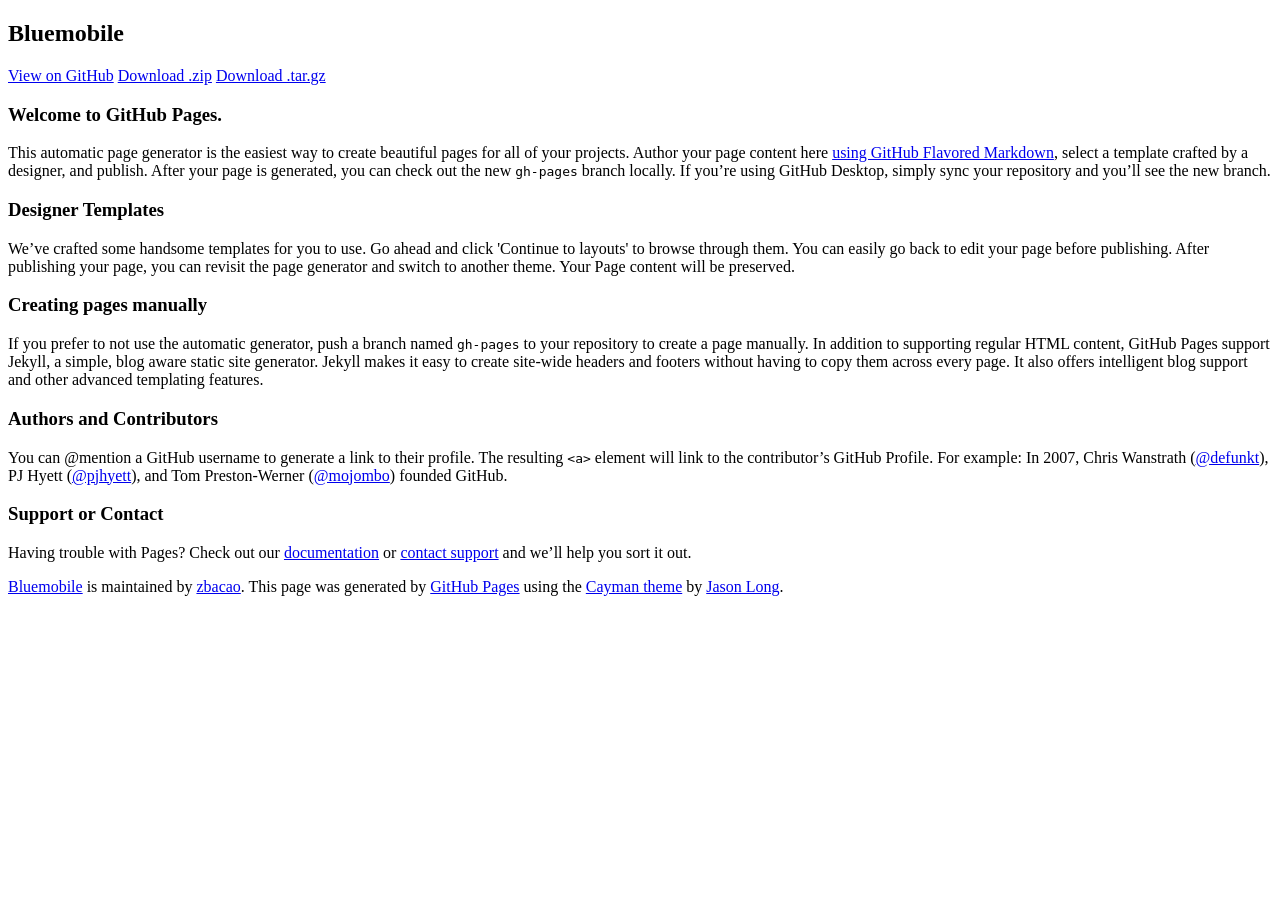
==== index.html @ 2b197d24 "Create gh-pages branch via GitHub" ====
<!DOCTYPE html>
<html lang="en-us">
  <head>
    <meta charset="UTF-8">
    <title>Bluemobile by zbacao</title>
    <meta name="viewport" content="width=device-width, initial-scale=1">
    <link rel="stylesheet" type="text/css" href="stylesheets/normalize.css" media="screen">
    <link href='https://fonts.googleapis.com/css?family=Open+Sans:400,700' rel='stylesheet' type='text/css'>
    <link rel="stylesheet" type="text/css" href="stylesheets/stylesheet.css" media="screen">
    <link rel="stylesheet" type="text/css" href="stylesheets/github-light.css" media="screen">
  </head>
  <body>
    <section class="page-header">
      <h1 class="project-name">Bluemobile</h1>
      <h2 class="project-tagline"></h2>
      <a href="https://github.com/zbacao/blueMobile" class="btn">View on GitHub</a>
      <a href="https://github.com/zbacao/blueMobile/zipball/master" class="btn">Download .zip</a>
      <a href="https://github.com/zbacao/blueMobile/tarball/master" class="btn">Download .tar.gz</a>
    </section>

    <section class="main-content">
      <h3>
<a id="welcome-to-github-pages" class="anchor" href="#welcome-to-github-pages" aria-hidden="true"><span aria-hidden="true" class="octicon octicon-link"></span></a>Welcome to GitHub Pages.</h3>

<p>This automatic page generator is the easiest way to create beautiful pages for all of your projects. Author your page content here <a href="https://guides.github.com/features/mastering-markdown/">using GitHub Flavored Markdown</a>, select a template crafted by a designer, and publish. After your page is generated, you can check out the new <code>gh-pages</code> branch locally. If you’re using GitHub Desktop, simply sync your repository and you’ll see the new branch.</p>

<h3>
<a id="designer-templates" class="anchor" href="#designer-templates" aria-hidden="true"><span aria-hidden="true" class="octicon octicon-link"></span></a>Designer Templates</h3>

<p>We’ve crafted some handsome templates for you to use. Go ahead and click 'Continue to layouts' to browse through them. You can easily go back to edit your page before publishing. After publishing your page, you can revisit the page generator and switch to another theme. Your Page content will be preserved.</p>

<h3>
<a id="creating-pages-manually" class="anchor" href="#creating-pages-manually" aria-hidden="true"><span aria-hidden="true" class="octicon octicon-link"></span></a>Creating pages manually</h3>

<p>If you prefer to not use the automatic generator, push a branch named <code>gh-pages</code> to your repository to create a page manually. In addition to supporting regular HTML content, GitHub Pages support Jekyll, a simple, blog aware static site generator. Jekyll makes it easy to create site-wide headers and footers without having to copy them across every page. It also offers intelligent blog support and other advanced templating features.</p>

<h3>
<a id="authors-and-contributors" class="anchor" href="#authors-and-contributors" aria-hidden="true"><span aria-hidden="true" class="octicon octicon-link"></span></a>Authors and Contributors</h3>

<p>You can @mention a GitHub username to generate a link to their profile. The resulting <code>&lt;a&gt;</code> element will link to the contributor’s GitHub Profile. For example: In 2007, Chris Wanstrath (<a href="https://github.com/defunkt" class="user-mention">@defunkt</a>), PJ Hyett (<a href="https://github.com/pjhyett" class="user-mention">@pjhyett</a>), and Tom Preston-Werner (<a href="https://github.com/mojombo" class="user-mention">@mojombo</a>) founded GitHub.</p>

<h3>
<a id="support-or-contact" class="anchor" href="#support-or-contact" aria-hidden="true"><span aria-hidden="true" class="octicon octicon-link"></span></a>Support or Contact</h3>

<p>Having trouble with Pages? Check out our <a href="https://help.github.com/pages">documentation</a> or <a href="https://github.com/contact">contact support</a> and we’ll help you sort it out.</p>

      <footer class="site-footer">
        <span class="site-footer-owner"><a href="https://github.com/zbacao/blueMobile">Bluemobile</a> is maintained by <a href="https://github.com/zbacao">zbacao</a>.</span>

        <span class="site-footer-credits">This page was generated by <a href="https://pages.github.com">GitHub Pages</a> using the <a href="https://github.com/jasonlong/cayman-theme">Cayman theme</a> by <a href="https://twitter.com/jasonlong">Jason Long</a>.</span>
      </footer>

    </section>

  
  </body>
</html>
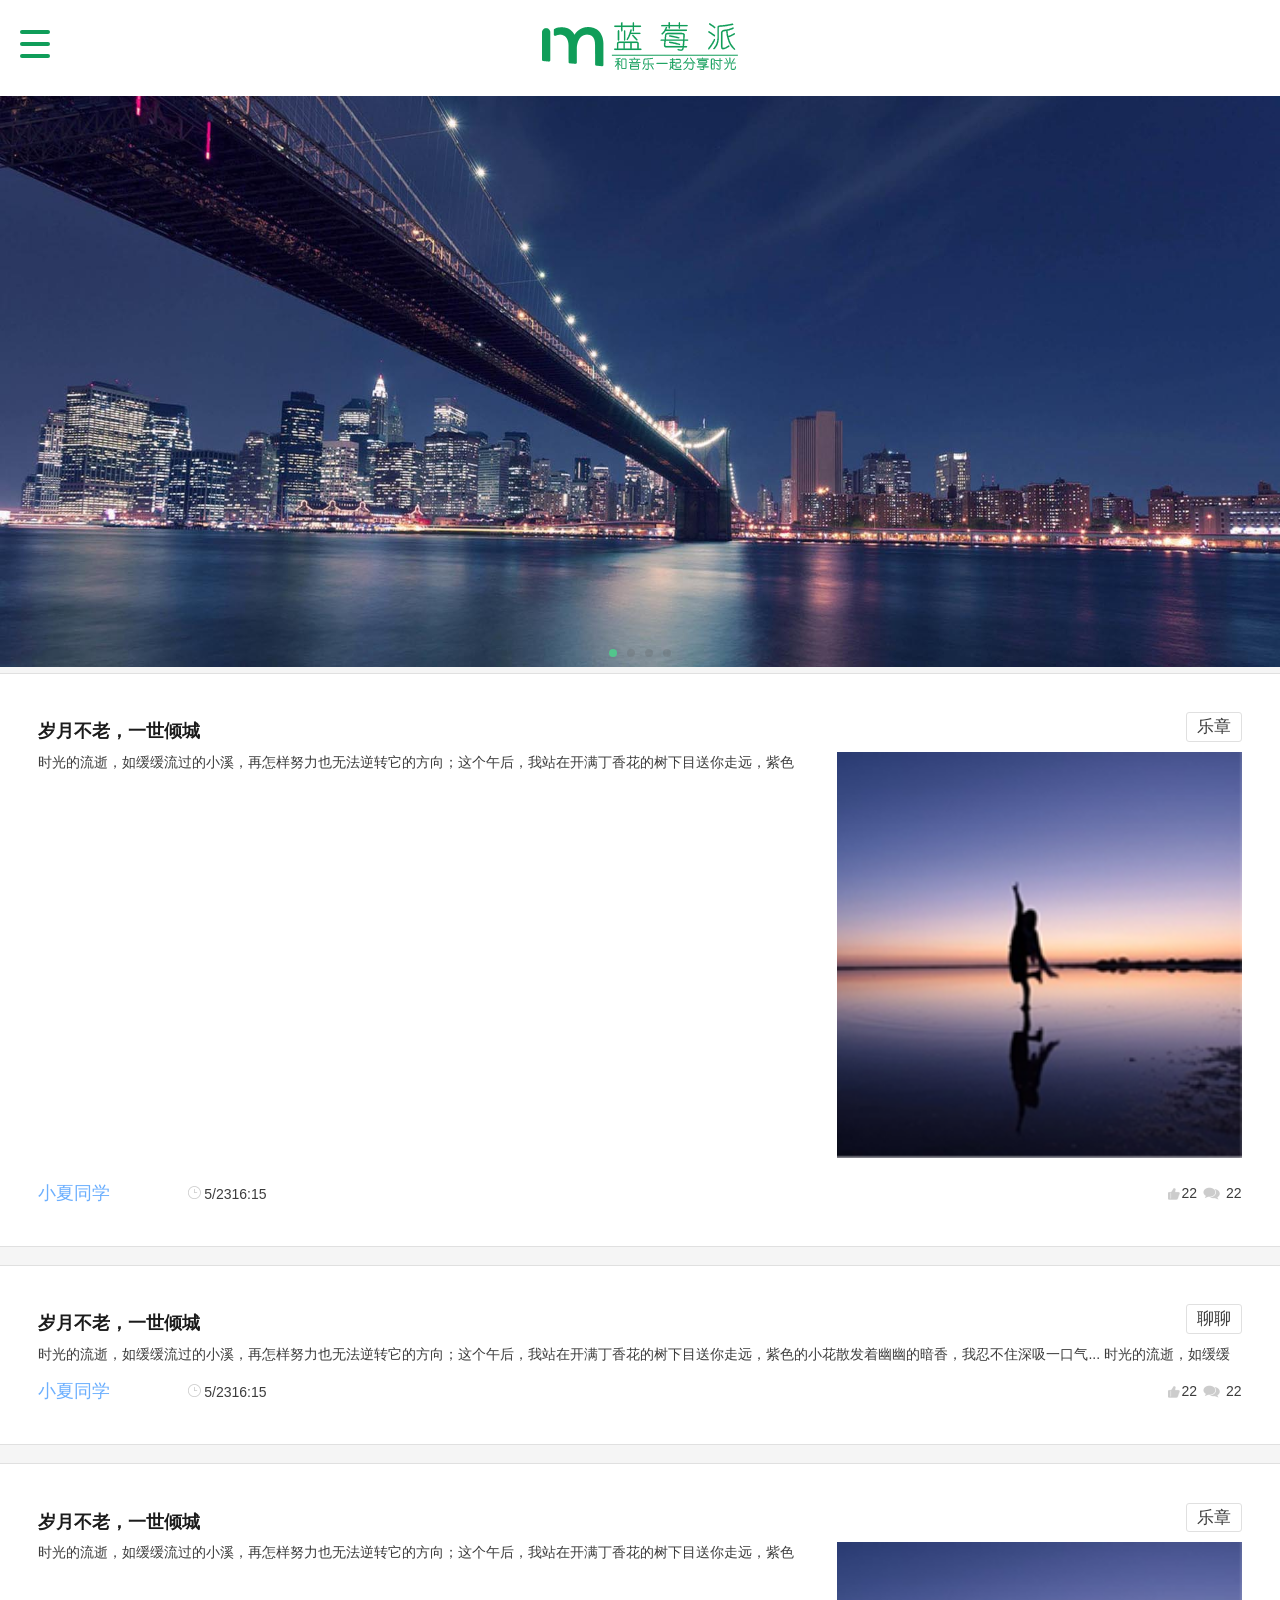
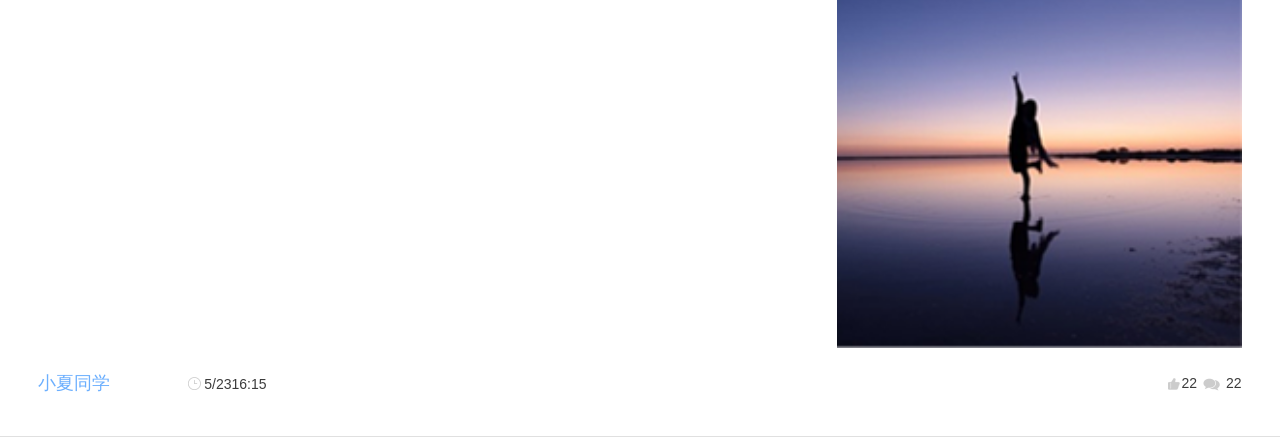
==== commit 7865bf90: "11 11" ====
--- a/index.html
+++ b/index.html
@@ -1,57 +1,40 @@
 <!DOCTYPE html>
-<html lang="en-us">
-  <head>
+<html lang="en">
+<head>
     <meta charset="UTF-8">
-    <title>Bluemobile by zbacao</title>
-    <meta name="viewport" content="width=device-width, initial-scale=1">
-    <link rel="stylesheet" type="text/css" href="stylesheets/normalize.css" media="screen">
-    <link href='https://fonts.googleapis.com/css?family=Open+Sans:400,700' rel='stylesheet' type='text/css'>
-    <link rel="stylesheet" type="text/css" href="stylesheets/stylesheet.css" media="screen">
-    <link rel="stylesheet" type="text/css" href="stylesheets/github-light.css" media="screen">
-  </head>
-  <body>
-    <section class="page-header">
-      <h1 class="project-name">Bluemobile</h1>
-      <h2 class="project-tagline"></h2>
-      <a href="https://github.com/zbacao/blueMobile" class="btn">View on GitHub</a>
-      <a href="https://github.com/zbacao/blueMobile/zipball/master" class="btn">Download .zip</a>
-      <a href="https://github.com/zbacao/blueMobile/tarball/master" class="btn">Download .tar.gz</a>
-    </section>
+    <meta name="viewport" content="width=device-width, user-scalable=no, initial-scale=1.0, maximum-scale=1.0, minimum-scale=1.0">
+    <meta name="format-detection" content="telephone=no">
+    <meta name="format-detection" content="email=no">
+    <title>Index</title>
+    <script src="script/libs/iscroll-lite.js"></script>
+    <script src="script/libs/angular.min.js"></script>
+    <script src="script/libs/angular-route.min.js"></script>
+    <script src="script/libs/jquery-2.1.1.min.js"></script>
+    <script src="script/libs/fastclick.js"></script>
+    <script src="script/libs/swiper-3.3.1.jquery.min.js"></script>
 
-    <section class="main-content">
-      <h3>
-<a id="welcome-to-github-pages" class="anchor" href="#welcome-to-github-pages" aria-hidden="true"><span aria-hidden="true" class="octicon octicon-link"></span></a>Welcome to GitHub Pages.</h3>
+    <script src="script/app.js"></script>
 
-<p>This automatic page generator is the easiest way to create beautiful pages for all of your projects. Author your page content here <a href="https://guides.github.com/features/mastering-markdown/">using GitHub Flavored Markdown</a>, select a template crafted by a designer, and publish. After your page is generated, you can check out the new <code>gh-pages</code> branch locally. If you’re using GitHub Desktop, simply sync your repository and you’ll see the new branch.</p>
+    <script src="script/services/scrollservice.js"></script>
 
-<h3>
-<a id="designer-templates" class="anchor" href="#designer-templates" aria-hidden="true"><span aria-hidden="true" class="octicon octicon-link"></span></a>Designer Templates</h3>
+    <script src="script/controllers/tsCtrl.js"></script>
+    <script src="script/controllers/llCtrl.js"></script>
+    <script src="script/controllers/sqCtrl.js"></script>
+    <script src="script/controllers/lmjCtrl.js"></script>
+    <script src="script/controllers/indexCtrl.js"></script>
 
-<p>We’ve crafted some handsome templates for you to use. Go ahead and click 'Continue to layouts' to browse through them. You can easily go back to edit your page before publishing. After publishing your page, you can revisit the page generator and switch to another theme. Your Page content will be preserved.</p>
-
-<h3>
-<a id="creating-pages-manually" class="anchor" href="#creating-pages-manually" aria-hidden="true"><span aria-hidden="true" class="octicon octicon-link"></span></a>Creating pages manually</h3>
-
-<p>If you prefer to not use the automatic generator, push a branch named <code>gh-pages</code> to your repository to create a page manually. In addition to supporting regular HTML content, GitHub Pages support Jekyll, a simple, blog aware static site generator. Jekyll makes it easy to create site-wide headers and footers without having to copy them across every page. It also offers intelligent blog support and other advanced templating features.</p>
-
-<h3>
-<a id="authors-and-contributors" class="anchor" href="#authors-and-contributors" aria-hidden="true"><span aria-hidden="true" class="octicon octicon-link"></span></a>Authors and Contributors</h3>
-
-<p>You can @mention a GitHub username to generate a link to their profile. The resulting <code>&lt;a&gt;</code> element will link to the contributor’s GitHub Profile. For example: In 2007, Chris Wanstrath (<a href="https://github.com/defunkt" class="user-mention">@defunkt</a>), PJ Hyett (<a href="https://github.com/pjhyett" class="user-mention">@pjhyett</a>), and Tom Preston-Werner (<a href="https://github.com/mojombo" class="user-mention">@mojombo</a>) founded GitHub.</p>
-
-<h3>
-<a id="support-or-contact" class="anchor" href="#support-or-contact" aria-hidden="true"><span aria-hidden="true" class="octicon octicon-link"></span></a>Support or Contact</h3>
-
-<p>Having trouble with Pages? Check out our <a href="https://help.github.com/pages">documentation</a> or <a href="https://github.com/contact">contact support</a> and we’ll help you sort it out.</p>
-
-      <footer class="site-footer">
-        <span class="site-footer-owner"><a href="https://github.com/zbacao/blueMobile">Bluemobile</a> is maintained by <a href="https://github.com/zbacao">zbacao</a>.</span>
-
-        <span class="site-footer-credits">This page was generated by <a href="https://pages.github.com">GitHub Pages</a> using the <a href="https://github.com/jasonlong/cayman-theme">Cayman theme</a> by <a href="https://twitter.com/jasonlong">Jason Long</a>.</span>
-      </footer>
-
-    </section>
-
+    <script src="script/routes/route.js"></script>
   
-  </body>
-</html>
+    <script src="script/directives/directivetck.js"></script>
+    <script src="script/directives/navdirective.js"></script>
+    <link rel="stylesheet" href="style/init.css">
+    <link rel="stylesheet" href="style/commonHeader.css"/>
+    <link rel="stylesheet" href="style/index.css"/>
+    <link rel="stylesheet" href="style/mobile-card.css"/>
+    <link rel="stylesheet" href="style/swiper-3.3.1.min.css">
+</head>
+<body ng-app="app1">
+    <navs></navs>
+    <div ng-view></div>
+</body>
+</html>
--- a/style/init.css
+++ b/style/init.css
@@ -0,0 +1,116 @@
+a, abbr, acronym, address, applet, article, aside, audio, b, big, blockquote, canvas, caption, center, cite, code, dd, del, details, dfn, div, dl, dt, em, embed, fieldset, figcaption, figure, footer, form, h1, h2, h3, h4, h5, h6, header, hgroup, html, i, iframe, img, ins, kbd, label, legend, li, mark, menu, nav, object, ol, output, p, pre, q, ruby, s, samp, section, small, span, strike, strong, sub, summary, sup, table, tbody, td, tfoot, th, thead, time, tr, tt, u, ul, var, video {
+    margin: 0;
+    padding: 0;
+    border: 0;
+    /*font: inherit;*/
+    vertical-align: baseline;
+    /*word-break:break-all;*/
+    word-wrap: break-word;
+}
+body{
+    font-family: 'Microsoft YaHei', Verdana, Arial, Helvetica, sans-serif;
+    color: rgb(60, 60, 60);
+    font-size: 14px;
+    line-height: 1.4;
+    background-color: rgb(244, 244, 244);
+    word-wrap: break-word;
+    -webkit-tap-highlight-color: rgba(0, 0, 0, 0);
+    -webkit-user-drag: none;
+    -webkit-user-select: none;
+    margin: 0px;
+    padding: 0px;
+}
+
+input {
+    white-space: nowrap;
+}
+
+input:-webkit-autofill {
+    -webkit-box-shadow: 0 0 0px 1000px #fff inset;
+}
+* {
+    background-repeat: no-repeat;
+    -webkit-tap-highlight-color: rgba(0, 0, 0, 0);       /*ȡ������Ԫ�����ֻ��г��ֵı߿�*/
+}
+i{
+    font-style: normal;
+}
+ul, li, ol {
+    list-style: none;
+}
+
+img {
+    border: none;
+    -webkit-tap-highlight-color: rgba(0, 0, 0, 0);   /*ȡ��ͼƬԪ�����ֻ��г��ֵı߿�*/
+}
+/*�߶��Զ�����*/
+html, body {
+    height: 100%;
+}
+
+.content {
+    min-height: 100%;
+}
+
+a {
+    text-decoration: none;
+    border: none;
+    outline: none;
+    tap-highlight-color: rgba(0, 0, 0, 0);
+    focus-ring-color: rgba(0, 0, 0, 0);
+    -webkit-tap-highlight-color: rgba(0, 0, 0, 0);              /*���û����iOS��Safari������е����ӻ�JavaScript�Ŀɵ����Ԫ��ʱ��������ʾ�ĸ�����ɫ��*/
+    -webkit-focus-ring-color: rgba(0, 0, 0, 0);
+    -moz-tap-highlight-color: rgba(0, 0, 0, 0);
+    -moz-focus-ring-color: rgba(0, 0, 0, 0);
+    color: #1b1b1b;
+}
+a:visited {
+    color: inherit;
+}
+
+input, button {
+    outline: none;
+}
+body{
+    font-family: "Microsoft YaHei", Arial, Helvetica, sans-serif;
+}
+em{
+    font-style: normal;
+}
+table{
+    border-collapse:collapse;
+}
+textarea{
+    resize:none;
+    overflow: auto;
+}
+.clear{
+    zoom:1;
+}
+.clearFix::after{
+    content:"";
+    display:block;
+    visibility: hidden;
+    clear:both;
+}
+.fl{
+    float:left;
+}
+.fr{
+    float:right;
+}
+.in-bl{
+    display:inline-block;
+}
+/*ѩ��ͼģ��
+
+content:"";
+display:block;
+width:23px;
+height:14px;
+position:absolute;
+top:19px;
+left:0;
+background:url(../indexImg/eye_03.png) no-repeat center center;
+
+*/
--- a/style/commonHeader.css
+++ b/style/commonHeader.css
@@ -0,0 +1,89 @@
+/*导航菜单 start*/
+.header{
+    background:#fff;
+}
+.menu,#logo,#other-link{
+    height:90px;
+    line-height:90px;
+    background:#fff;
+}
+#nav-menu{
+    padding:30px 20px;
+    box-sizing: border-box;
+    width:25%;
+    text-align:center;
+}
+/*logo*/
+#logo{
+    position: relative;
+    width:50%;
+    text-align:center;
+}
+#logo img{
+    width:90%;
+    /*min-width:180px;*/
+    max-width:196px;
+    margin:0 8px;
+    vertical-align: -20px;
+}
+@media screen and (max-width:359px){
+    #logo img{
+        vertical-align: -10px;
+    }
+}
+/*@media screen and (max-width:375px) and (min-width:361px){*/
+    /*#logo img{*/
+        /*vertical-align: -11px;*/
+    /*}*/
+/*}*/
+@media screen and (max-width:413px) and (min-width:359px) {
+    #logo img{
+        vertical-align: -14px;
+    }
+}
+@media screen and (max-width:490px) and (min-width:430px) {
+    #logo img{
+        vertical-align: -17px;
+    }
+}
+/*右边部分*/
+#other-link{
+    width:25%;
+    text-align:center;
+    /*position: relative;*/
+    /*top:-40px;*/
+}
+.menu-btn i{
+    width:30px;
+    height:4px;
+    display:block;
+    border-radius:2px;
+    background:#109d59;
+    margin-bottom:8px;
+}
+
+/*导航菜单 end*/
+
+/*蒙版菜单*/
+.index-mengban{
+    position:fixed;
+    top:90px;
+    left:0;
+    width:100%;
+    height:100%;
+    background:rgba(0,0,0,0.5);
+}
+.nav{
+    position: absolute;
+    top: 90px;
+    left: 0px;
+    background: #fff;
+    width: 100%;
+    z-index: 100;
+    text-align: center;
+    margin-top:-1px;
+}
+.nav li{
+    float:left;
+    width:33.3%;
+}
--- a/style/index.css
+++ b/style/index.css
@@ -0,0 +1,273 @@
+body{
+    background:#f5f5f5;
+    min-width:320px;
+}
+/************************************轮播图 start********************************/
+/*覆盖了swiper分页器  start*/
+.swiper-slide{
+    width: 100%;
+}
+
+.swiper-slide img{
+    width: 100%;
+}
+.swiper-container{
+    margin: -45px auto 19px;
+    position: relative;
+    overflow: hidden;
+    z-index: 1;
+    width:100%;
+}
+.swiper-container-horizontal>.swiper-pagination-bullets{
+    text-align: center;
+}
+.p-yq .swiper-wrapper{
+    margin-bottom:70px;
+}
+.p-ll .swiper-wrapper{
+    margin-bottom:70px;
+}
+.p-yj .swiper-wrapper{
+    margin-bottom:70px;
+}
+.swiper-container-horizontal>.swiper-pagination-bullets .swiper-pagination-bullet {
+    margin: 0 4px;
+}
+/*@media screen and(min-width:400px) and (max-width:960px) {*/
+    /*.swiper-pagination-bullet {*/
+        /*width: 30px;*/
+        /*height: 30px;*/
+        /*display: inline-block;*/
+        /*border-radius: 100%;*/
+        /*background: #a8e4c8;*/
+        /*opacity: 1;*/
+    /*}*/
+/*}*/
+
+.swiper-pagination-bullet {
+    width: 15px;
+    height: 15px;
+    display: inline-block;
+    border-radius: 100%;
+    background: #a8e4c8;
+    opacity: 1;
+}
+@media screen and (max-width:400px){
+    .swiper-pagination-bullet {
+        width: 11px;
+        height: 11px;
+        display: inline-block;
+        border-radius: 100%;
+        background: #a8e4c8;
+        opacity: 1;
+    }
+}
+#swiper-pagination1 .swiper-pagination-bullet{
+    background: #4e4e4e;
+}
+.swiper-pagination-bullet-active {
+    background: #52c58c;
+}
+#swiper-pagination1 .swiper-pagination-bullet-active{
+    background: #52c58c;
+}
+/* 覆盖了swiper分页器  end*/
+
+/*轮播图上面的文字块  start*/
+.swiper-container .banner-word{
+    position:absolute;
+    top:142px;
+    left:212px;
+    width:574px;
+    height:182px;
+    padding:24px 15px;
+    background:rgba(0,0,0,0.5);
+    z-index:9999;
+}
+.swiper-container .banner-word a{
+    color:#fff;
+}
+.swiper-container .banner-word a h3{
+    text-align:center;
+    margin-bottom:24px;
+    font-size:21px;
+    font-weight:700;
+}
+.swiper-container .banner-word a p{
+    font-size:14px;
+    line-height:30px;
+    text-indent:2em;
+    letter-spacing: 1px;
+}
+/*轮播图上面的文字块  end*/
+
+/************************************轮播图 end ********************************/
+.product{
+    background: #fff;
+    margin-bottom:18px;
+    border-top:1px solid #e0e0e0;
+    border-bottom:1px solid #e0e0e0;
+    padding:3%;
+}
+.middle{
+    overflow: hidden;
+}
+.down{
+    margin-top:16px;
+}
+.artical-summary-cont{
+    width:100%;
+    line-height:2em;
+    margin-top:-4px;
+}
+.artical-summary-pic{
+    width:33.6%;
+}
+.model{
+    font-size: 1.2em;
+    display: block;
+    padding: 2px 10px;
+    border: 1px solid #e0e0e0;
+    border-radius: 3px;
+    text-align: center;
+    margin-bottom: 10px;
+}
+.artical-summary-pic img{
+    width:100%;
+}
+.artical-title{
+    font-size:1.28em;
+    font-weight:700;
+    display:block;
+    line-height:2.2em;
+}
+.artical-cont{
+    /*margin-top:10px;*/
+    overflow: hidden;
+}
+.author{
+    font-size:1.32em;
+    color:#6caffe;
+}
+.time{
+    line-height:28px;
+    margin-left: 7.8%;
+    position: relative;
+}
+.zan{
+    margin-top:4px;
+    position: relative;
+}
+.zan-num{
+    margin-right:25px;
+}
+.time i.time-icon,.zan i.zan-icon,.zan i.pl-icon{
+    width:20px;
+    height:20px;
+    position:absolute;
+}
+.time i.time-icon{
+    top: 3px;
+    left: -20px;
+    background:url(../image/indeximg/clock_03.png) no-repeat center center;
+}
+.zan i.zan-icon{
+    top:0;
+    left:-18px;
+    background:url(../image/indeximg/zan_05.png) no-repeat center center;
+}
+.zan i.pl-icon{
+    top:0;
+    left:20px;
+    background:url(../image/indeximg/pinglun_05.png) no-repeat center center;
+}
+
+/*板块标题及图标  start**********/
+.p-title{
+    width:100%;
+    margin:0 auto 40px;
+    display:block;
+    text-align:center;
+    color: #292929;
+    /*position: relative;*/
+}
+.p-title .p-title-c{
+    font-size:1.28em;
+    margin:0 auto 5px;
+    position:relative;
+    width:100px;
+    display:block;
+}
+.p-title .icon{
+    text-align:center;
+    /*position:absolute;*/
+}
+.p-title .p-title-e{
+    font-size:12px;
+    font-family: Arial;
+    margin-top:25px;
+    position:relative;
+    display:block;
+    /*width:200px;*/
+}
+.nav-yz .icon,
+.nav-ts .icon,
+.nav-yq .icon,
+.nav-ll .icon,
+.nav-yj .icon,
+.nav-sy .icon{
+    display: block;
+    width: 23px;
+    height: 16px;
+    position: absolute;
+    top: 28px;
+    left: 39px;
+}
+.nav-yz .icon{
+    background:url(../image/indeximg/yuezhangIcon_05.png) no-repeat center center;
+}
+.nav-ts .icon{
+    background:url(../image/indeximg/tingshuoIcon_13.png) no-repeat center center;
+}
+.nav-yq .icon{
+    background:url(../image/indeximg/lequIcon_26.png) no-repeat center center;
+}
+.nav-ll .icon{
+    background:url(../image/indeximg/charingIcon_03.png) no-repeat center center;
+}
+.nav-yj .icon{
+    background:url(../image/indeximg/youjiIcon_38.png) no-repeat center center;
+}
+.nav-sy .icon{
+    background:url(../image/indeximg/onload_05.png) no-repeat center center;
+}
+
+.login-btns{
+    width:100%;
+    background: #f5f5f5;
+}
+.login-btns .login-btns-in{
+    width:82.8%;
+    margin:0 auto;
+    height:100%;
+}
+.reg,.login{
+    display:block;
+    text-align: center;
+    width:45%;
+    height:31.8%;
+    margin-top: 10%;
+    border-radius:5px;
+    font-size: 1.2em;
+    font-family: "Microsoft YaHei", Arial, Helvetica, sans-serif;
+    color:#fff;
+}
+.reg{
+    margin-right:7.8125%;
+    border:1px solid #109d59;
+   background:#109d59;
+}
+.login{
+    border:1px solid #000;
+    background:#000;
+}
--- a/style/mobile-card.css
+++ b/style/mobile-card.css
@@ -0,0 +1,226 @@
+html{
+            width: 100%;
+            height: 100%;
+        }
+        body{
+            width: 100%;
+            height: 100%;
+            background-color: #f5f5f5;
+            font-family:Helvetica;
+        }
+        .container{
+            width: 100%;
+            height: 70px;
+            border-top:1px solid #e0e0e0;
+            position: relative;
+            background-color: #fff;
+        }
+        .wrapper{
+            height: 100%;
+            width: 82%;
+            display: inline-block;
+            overflow: hidden;
+        }
+        .wrapper ul{
+            height: 100%;
+            min-width: 500px;
+            white-space: nowrap;
+             -webkit-touch-callout:none;
+             user-select: none;
+        }
+        .wrapper ul li{
+            display: inline-block;
+            height: 100%;
+        }
+        .wrapper li a{
+            display: inline-block;
+            font-size: 120%;
+            height: 96%;
+            padding: 0 22%;
+            border-bottom: 3px solid transparent;
+            vertical-align: middle;
+        }
+        .wrapper li.on a{
+            border-bottom: 3px solid #109d59;
+        }
+        .tanchukuang{
+            float: right;
+            height: 100%;
+            width: 16%;
+        }
+        .tanchu{
+            height: 100%;
+            width: 100%;
+            border-left:1px solid #e0e0e0;
+            background: url(../image/cardimg/tags.png) no-repeat center;
+        }
+        .poplist{
+            position:absolute;
+            right: 0;
+            width: 31%;
+            top: 100%;
+            z-index: 99;
+            border-top:1px solid #e0e0e0;
+            background-color: #fff;
+        }
+        .poplist span{
+            width: 100%;
+            text-align: center;
+            display: block;
+            margin: 13% auto;
+            font-size: 125%;
+            color:#333333;
+        }
+
+        /*卡片样式*/
+
+        .card{
+            margin:3%;
+            background-color: #fff;
+            border-radius: 10px;
+            max-height: 620px;
+        }
+        .card-head{
+            overflow: hidden;
+        }
+        .ch-img{
+            margin:4%;
+            vertical-align: middle;
+            margin-right: 1%;
+        }
+        .card-head em{
+            display: inline-block;
+            vertical-align: middle;
+            font-size: 115%;
+            color:#999999;
+        }
+        .card-head .ch-right{
+            display: inline-block;
+            float: right;
+            margin:4%;
+            vertical-align: middle;
+            text-align: right;
+        }
+        .card-head b{
+            background: url(../image/cardimg/earphone.png) center no-repeat;
+            vertical-align: middle;
+            display: inline-block;
+            height: 36px;
+            width: 36px;
+        }
+        .card-head .ts{
+            border:1px solid #68b92e;
+            border-radius: 20px;
+            vertical-align: middle;
+            padding: 3px 8px;
+            color:#68b92e;
+        }
+
+        .card-body{
+            border-top:1px solid #e0e0e0;
+            border-bottom: 1px solid #e0e0e0;
+            width: 100%;
+            position: relative;
+        }
+        .card-body img{
+            width: 100%;
+            margin:0;
+        }
+        .card-body span{
+            display: inline-block;
+            margin:3%;
+            font-size: 115%;
+            color: #666666;
+        }
+        .card-body .ll-text{
+            display: inline-block;
+            text-align: justify;
+            font-size: 100%;
+            margin:5% 3%;
+            line-height: 125%;
+        }
+        .card-body i{
+            position: absolute;
+            bottom: 24%;
+            right: 2%;
+            width: 38px;
+            height: 25px;
+            background: rgba(0,0,0,0.7);
+            color: #fff;
+            line-height: 25px;
+            text-align: center; 
+        }
+
+        .card-foot{
+            padding:2%;
+        }
+        .card-foot b{
+            display: inline-block;
+            height: 26px;
+            width: 20px;
+            margin-right: 1%;
+            vertical-align: middle;
+        }
+        .card-foot .icon1{
+            background: url(../image/cardimg/zan.png) center no-repeat;
+            background-size: 70%;
+        }
+        .card-foot .icon2{
+            background: url(../image/cardimg/weixin.png) center no-repeat;
+            background-size: 90%;
+        }
+        .card-foot i{
+            display: inline-block;
+            padding-right: 2%;
+            padding-top: 3px;
+            vertical-align: middle;
+            color:#cccccc;
+            font-size: 100%;
+        }
+
+/*专门针对蓝莓酱的手机页面样式*/
+
+.container .lmjw{
+    width: 100%;
+}
+#wrapper .lmjm-nav{
+    min-width: 0;
+    width: 100%;
+}
+#wrapper .lmjm-nav li{
+    width: 33%;
+    text-align: center;
+}
+#wrapper .lmjm-nav li a{
+    text-align: center;
+    padding:0 12%;
+}
+/*蓝美酱卡片区样式*/
+.lmjcont{
+    margin-top:2%;
+    width: 100%;
+    background-color: #fff;
+    text-align: center;
+}
+.lmjcont .lmjcard{
+    display: inline-block;
+    margin:2% 1% 0 1%;
+    position: relative;
+    width: 45%;
+}
+.lmjcard img{
+    width: 100%;
+}
+.lmjcard i{
+    position: absolute;
+    bottom:5%;
+    right: 5%;
+    width: 40px;
+    height: 24px;
+    line-height: 24px;
+    border-radius: 5px;
+    background: rgba(0,0,0,0.5);
+    text-align: center;
+    color: #fff;
+    font-size: 100%;
+}
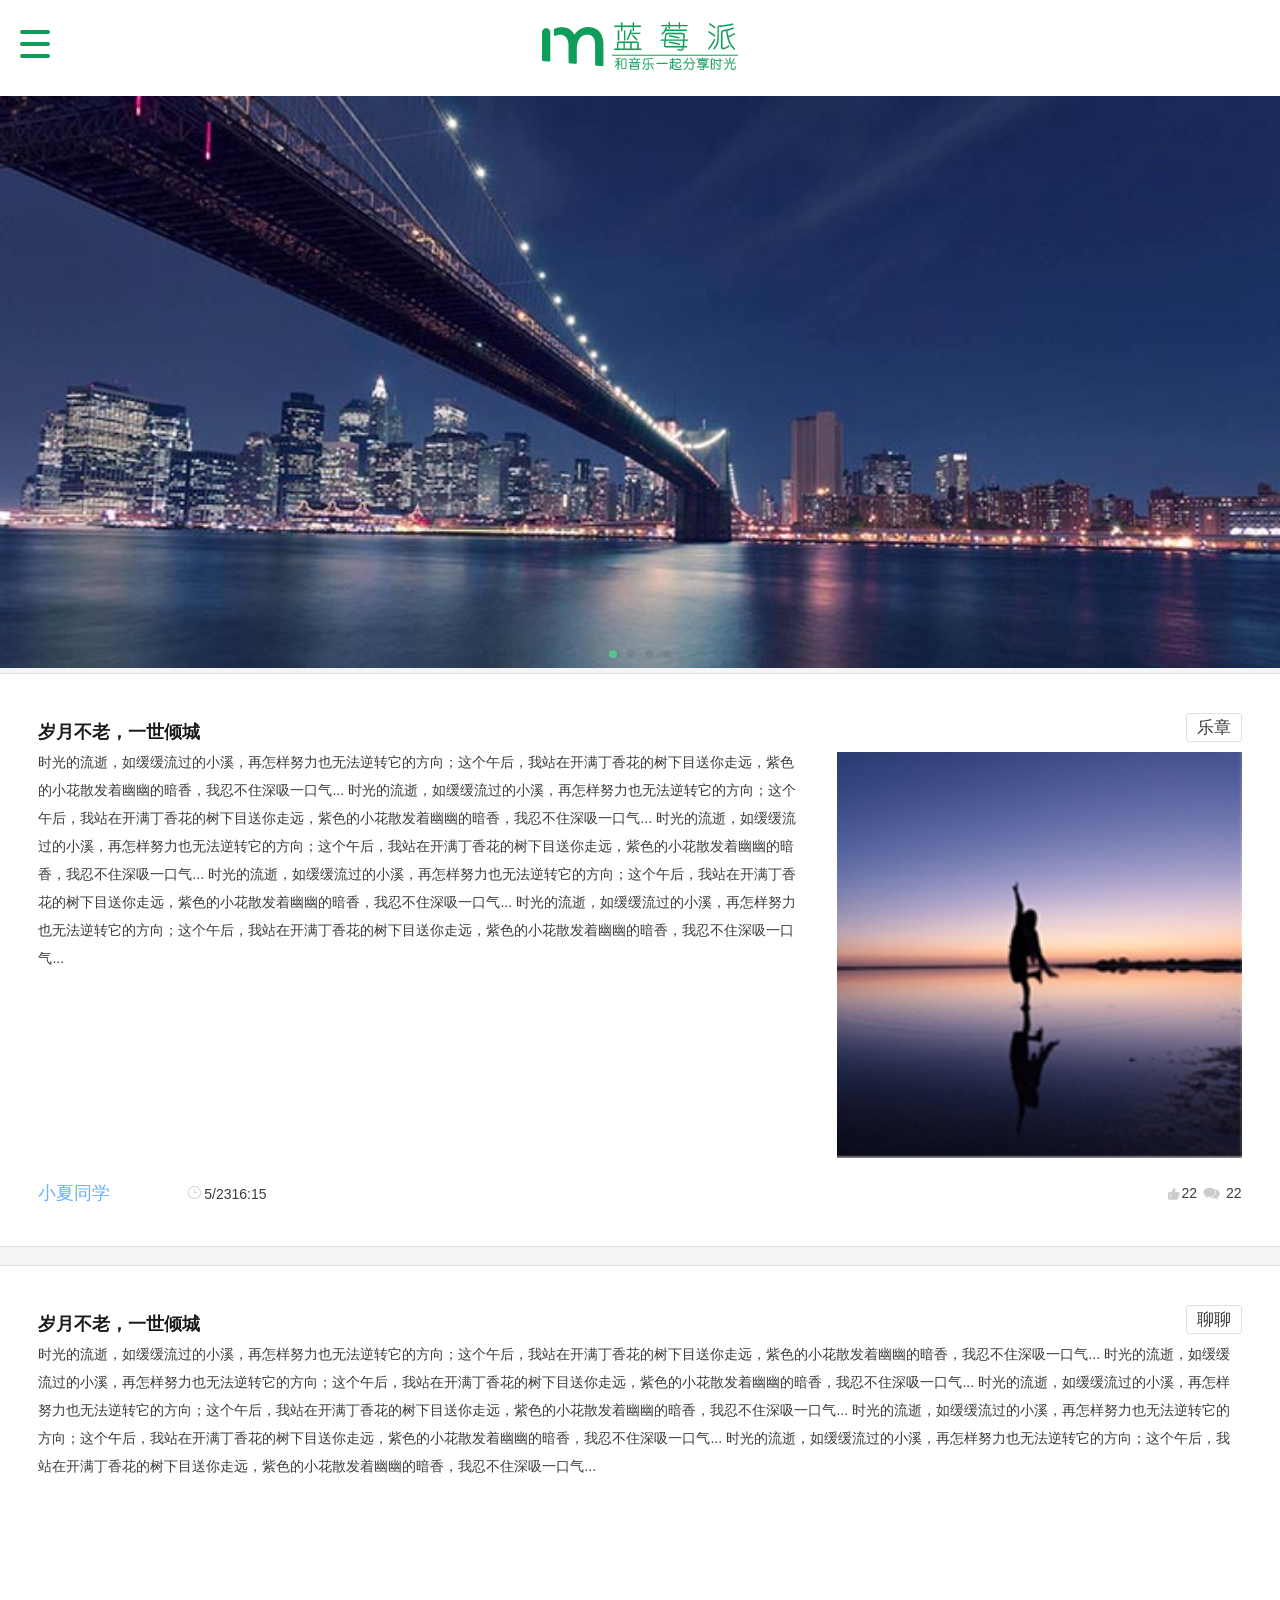
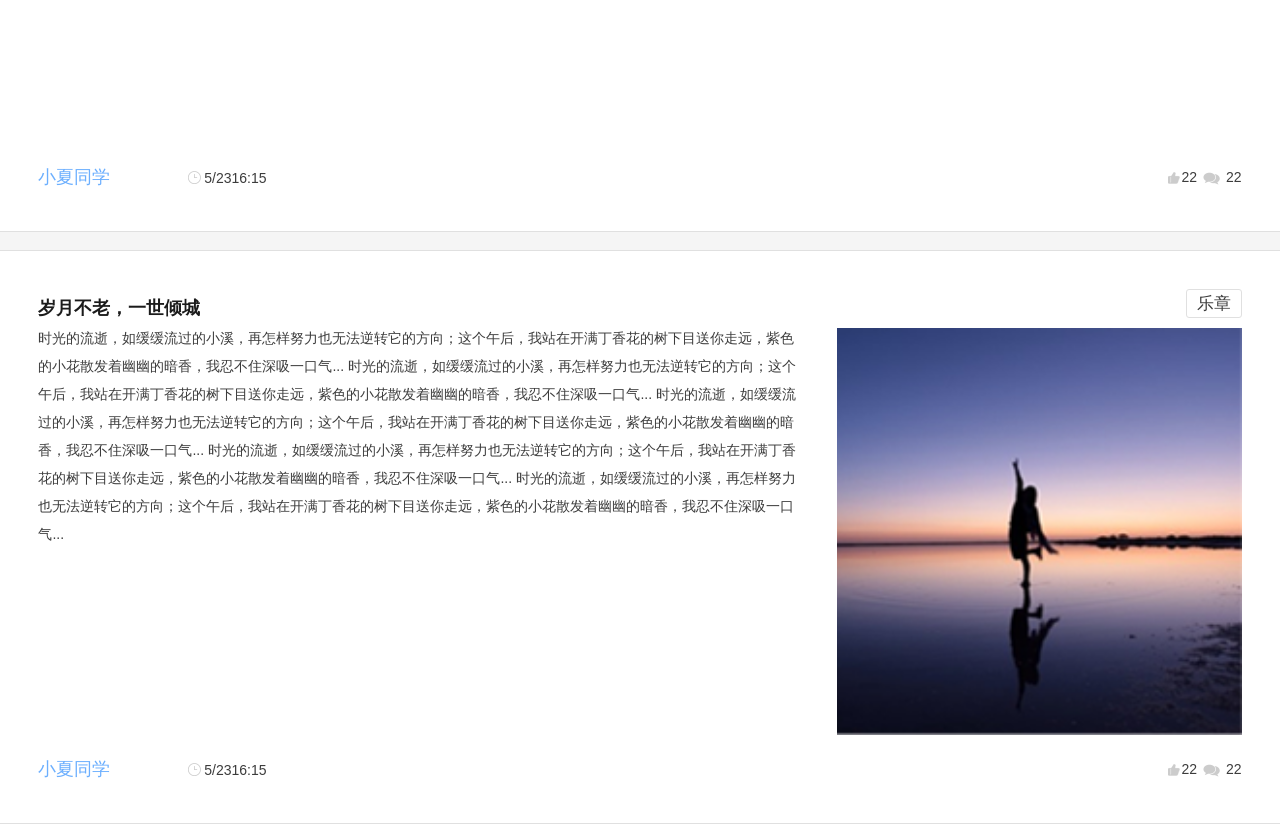
==== commit 06f68c4d: "8.12 8.12" ====
--- a/index.html
+++ b/index.html
@@ -12,7 +12,7 @@
     <script src="script/libs/jquery-2.1.1.min.js"></script>
     <script src="script/libs/fastclick.js"></script>
     <script src="script/libs/swiper-3.3.1.jquery.min.js"></script>
-
+    <script src="script/directives/setLogo.js"></script>
     <script src="script/app.js"></script>
 
     <script src="script/services/scrollservice.js"></script>
@@ -22,7 +22,7 @@
     <script src="script/controllers/sqCtrl.js"></script>
     <script src="script/controllers/lmjCtrl.js"></script>
     <script src="script/controllers/indexCtrl.js"></script>
-
+    <script src="script/controllers/personCenter.js"></script>
     <script src="script/routes/route.js"></script>
   
     <script src="script/directives/directivetck.js"></script>
@@ -32,6 +32,7 @@
     <link rel="stylesheet" href="style/index.css"/>
     <link rel="stylesheet" href="style/mobile-card.css"/>
     <link rel="stylesheet" href="style/swiper-3.3.1.min.css">
+    <link rel="stylesheet" href="style/personCenter.css">
 </head>
 <body ng-app="app1">
     <navs></navs>
--- a/style/init.css
+++ b/style/init.css
@@ -71,9 +71,9 @@
 input, button {
     outline: none;
 }
-body{
-    font-family: "Microsoft YaHei", Arial, Helvetica, sans-serif;
-}
+/*body{*/
+    /*font-family: "Microsoft YaHei", Arial, Helvetica, sans-serif;*/
+/*}*/
 em{
     font-style: normal;
 }
--- a/style/commonHeader.css
+++ b/style/commonHeader.css
@@ -1,6 +1,8 @@
 /*导航菜单 start*/
 .header{
     background:#fff;
+    z-index: 100;
+    position: relative;
 }
 .menu,#logo,#other-link{
     height:90px;
@@ -67,11 +69,12 @@
 /*蒙版菜单*/
 .index-mengban{
     position:fixed;
-    top:90px;
+    top:0px;
     left:0;
     width:100%;
     height:100%;
     background:rgba(0,0,0,0.5);
+    z-index: 99;
 }
 .nav{
     position: absolute;
--- a/style/mobile-card.css
+++ b/style/mobile-card.css
@@ -109,11 +109,13 @@
             width: 36px;
         }
         .card-head .ts{
+            display: inline-block;
             border:1px solid #68b92e;
             border-radius: 20px;
             vertical-align: middle;
             padding: 3px 8px;
             color:#68b92e;
+            margin:5% 0;
         }
 
         .card-body{
--- a/style/personCenter.css
+++ b/style/personCenter.css
@@ -0,0 +1,232 @@
+body{
+    min-width: 320px;
+}
+.p_set img{
+    margin-top: 27px;
+    margin-right: 20px;
+}
+.p_set{
+    position: fixed;
+    top: 0;
+    right: 0;
+    z-index: 999;
+}
+.p_pset{
+    width: 100%;
+    height: 155px;
+    background-color: #ffffff;
+    border-bottom: 1px solid #e0e0e0;
+    border-top: 1px solid #e0e0e0;
+    display: inline-block;
+}
+
+.p_head{
+    display: inline-block;
+    width: 25%;
+    height: 100%;
+    background: url("../image/images/p_head.png" ) no-repeat center;
+    background-size: 80%;
+    max-width: 120px;
+    min-width: 84px;
+}
+.p_name{
+    display: inline-block;
+    height: 30px;
+    vertical-align: top;
+    margin-top: 38px;
+}
+.p_name p{
+    font-size: 16px;
+}
+.p_sex {
+    display: inline-block;
+    height:22px;
+    width:20%;
+    background: url("../image/images/perCen_07.png") no-repeat center;
+    vertical-align: top;
+    margin-top: 38px;
+}
+.p_person{
+    display: inline-block;
+    float: right;
+    height: 38px;
+    width: 30%;
+    text-align: center;
+    border-radius: 4px;
+    margin-top: 30px;
+    margin-right: 5%;
+    border: 1px solid #149247;
+    line-height: 2.5;
+    max-width:150px;
+}
+.p_person p{
+    color: #149247;
+}
+
+.p_sign{
+    max-width: 150px;
+    overflow: hidden;
+    text-overflow: ellipsis;
+    white-space: nowrap;
+}
+.p_left{
+    display: inline-block;
+    vertical-align: top;
+    width: 35%;
+}
+.p_count{
+    width: 100%;
+    height: 60px;
+    background-color: #ffffff;
+}
+.p_bbs{
+    width: 32%;
+    height: 100%;
+    text-align: center;
+    display: inline-block;
+    border-right: 1px solid #e0e0e0;
+    line-height: 60px;
+}
+.p_att{
+    width: 32%;
+    height: 100%;
+    text-align: center;
+    display: inline-block;
+    border-right: 1px solid #e0e0e0;
+    line-height: 60px;
+}
+.p_bat{
+    width: 32%;
+    height: 100%;
+    text-align: center;
+    display: inline-block;
+    line-height: 60px;
+}
+.p_count p{
+    display: inline-block;
+    color: #858585;
+}
+.p_pdown{
+    width: 100%;
+    height: 325px;
+    margin-top: 20px;
+    background-color: #ffffff;
+}
+
+.p_message{
+    width: 100%;
+    height: 80px;
+    border-bottom: 1px solid #e0e0e0;
+}
+.p_collect{
+    width: 100%;
+    height: 80px;
+    border-bottom: 1px solid #e0e0e0;
+}
+.p_review{
+    width: 100%;
+    height: 80px;
+    border-bottom: 1px solid #e0e0e0;
+}
+
+.p_team{
+    width: 100%;
+    height: 80px;
+    border-bottom: 1px solid #e0e0e0;
+}
+.p_message span{
+    display: inline-block;
+    background: url("../image/images/perCen_11.png") no-repeat center;
+    width: 26px;
+    height: 20px;
+    margin-top: 30px;
+    margin-left: 12px;
+}
+.p_message p{
+    display: inline-block;
+    vertical-align: top;
+    margin-top: 30px;
+    margin-left: 5%;
+}
+.p_message i{
+    display: inline-block;
+    width: 15px;
+    height: 22px;
+    background: url("../image/images/p_person_07.png");
+    float: right;
+    margin-top: 28px;
+    margin-right: 5%;
+}
+
+.p_collect span{
+    display: inline-block;
+    background: url("../image/images/perCen_15.png") no-repeat center;
+    width: 26px;
+    height: 20px;
+    margin-top: 30px;
+    margin-left: 12px;
+}
+.p_collect p{
+    display: inline-block;
+    vertical-align: top;
+    margin-top: 30px;
+    margin-left: 5%;
+}
+.p_collect i{
+    display: inline-block;
+    width: 15px;
+    height: 22px;
+    background: url("../image/images/p_person_07.png");
+    float: right;
+    margin-top: 28px;
+    margin-right: 5%;
+}
+
+.p_review span{
+    display: inline-block;
+    background: url("../image/images/perCen_21.png") no-repeat center;
+    width: 26px;
+    height: 20px;
+    margin-top: 30px;
+    margin-left: 12px;
+}
+.p_review p{
+    display: inline-block;
+    vertical-align: top;
+    margin-top: 30px;
+    margin-left: 5%;
+}
+.p_review i{
+    display: inline-block;
+    width: 15px;
+    height: 22px;
+    background: url("../image/images/p_person_07.png");
+    float: right;
+    margin-top: 28px;
+    margin-right: 5%;
+}
+
+
+.p_team span{
+    display: inline-block;
+    background: url("../image/images/perCen_24.png") no-repeat center;
+    width: 26px;
+    height: 20px;
+    margin-top: 30px;
+    margin-left: 12px;
+}
+.p_team p{
+    display: inline-block;
+    vertical-align: top;
+    margin-top: 30px;
+    margin-left: 5%;
+}
+.p_team i{
+    display: inline-block;
+    width: 15px;
+    height: 22px;
+    background: url("../image/images/p_person_07.png");
+    float: right;
+    margin-top: 28px;
+    margin-right: 5%;
+}
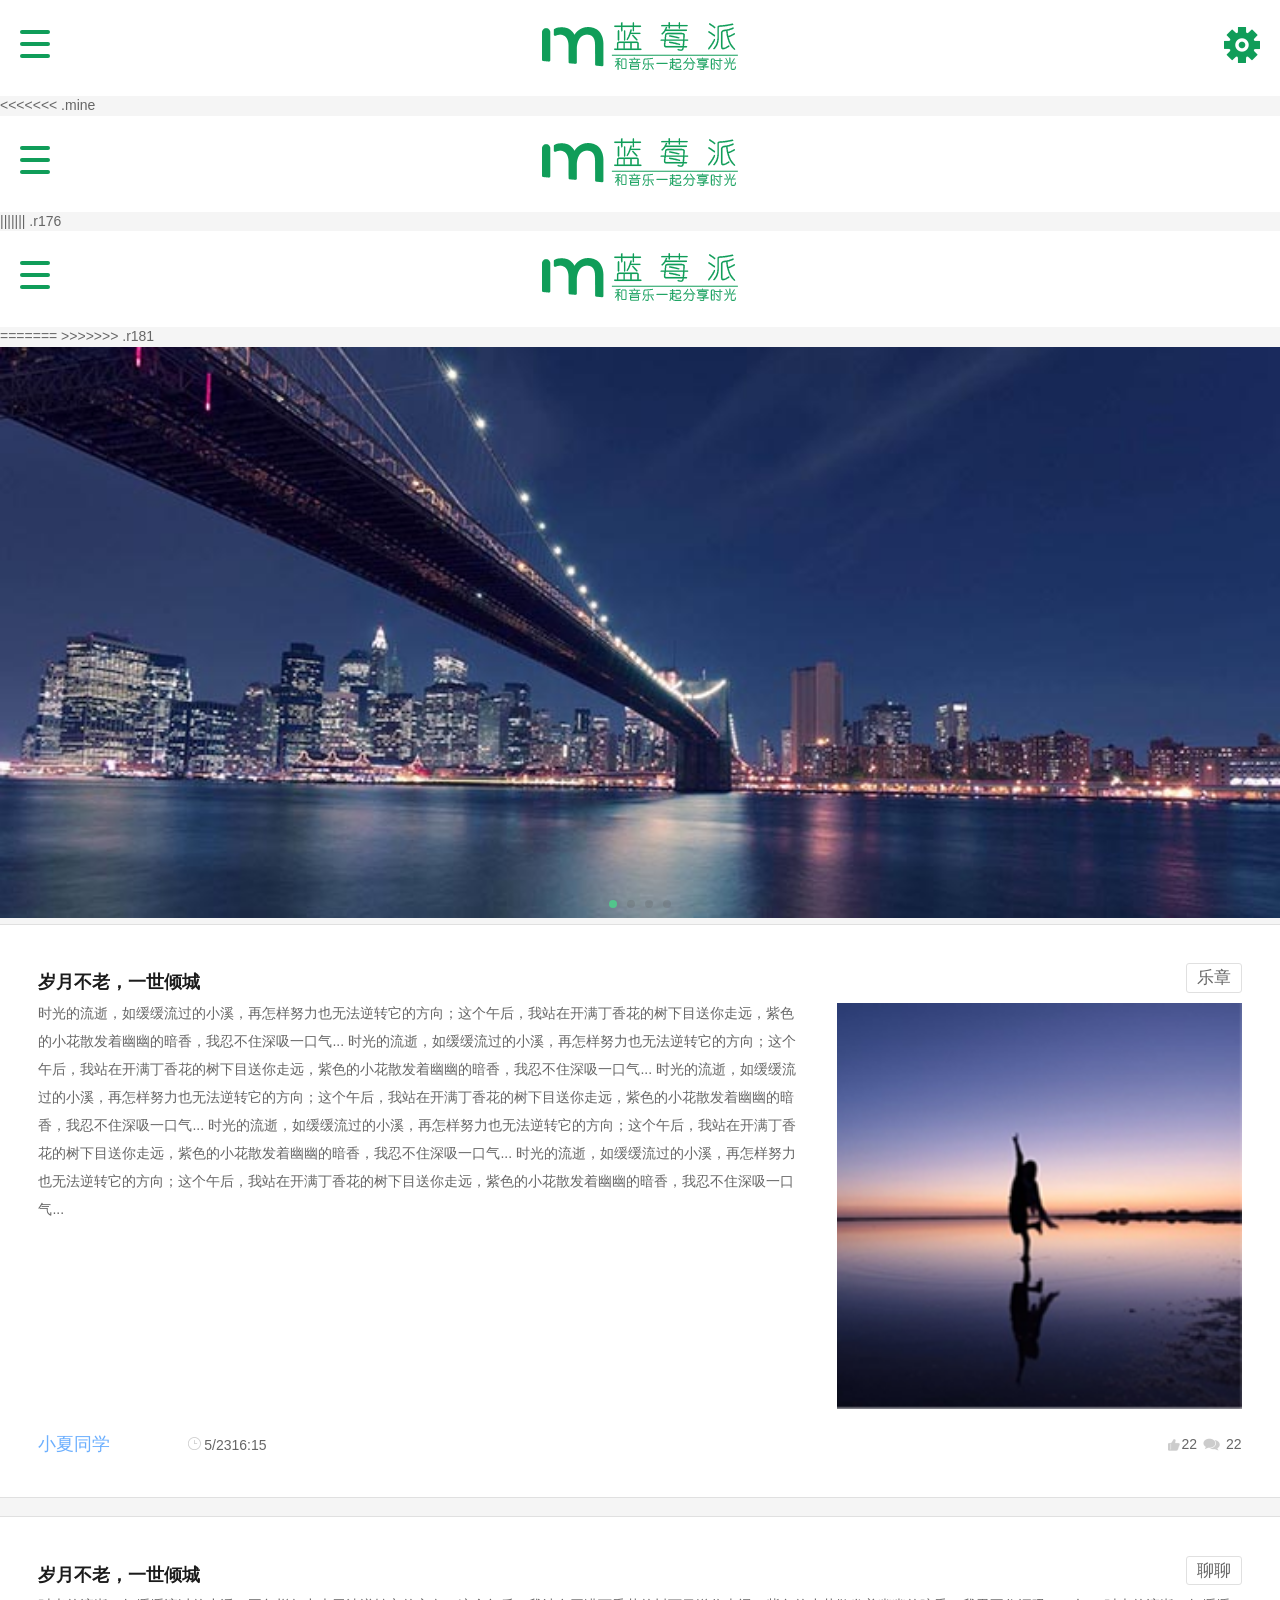
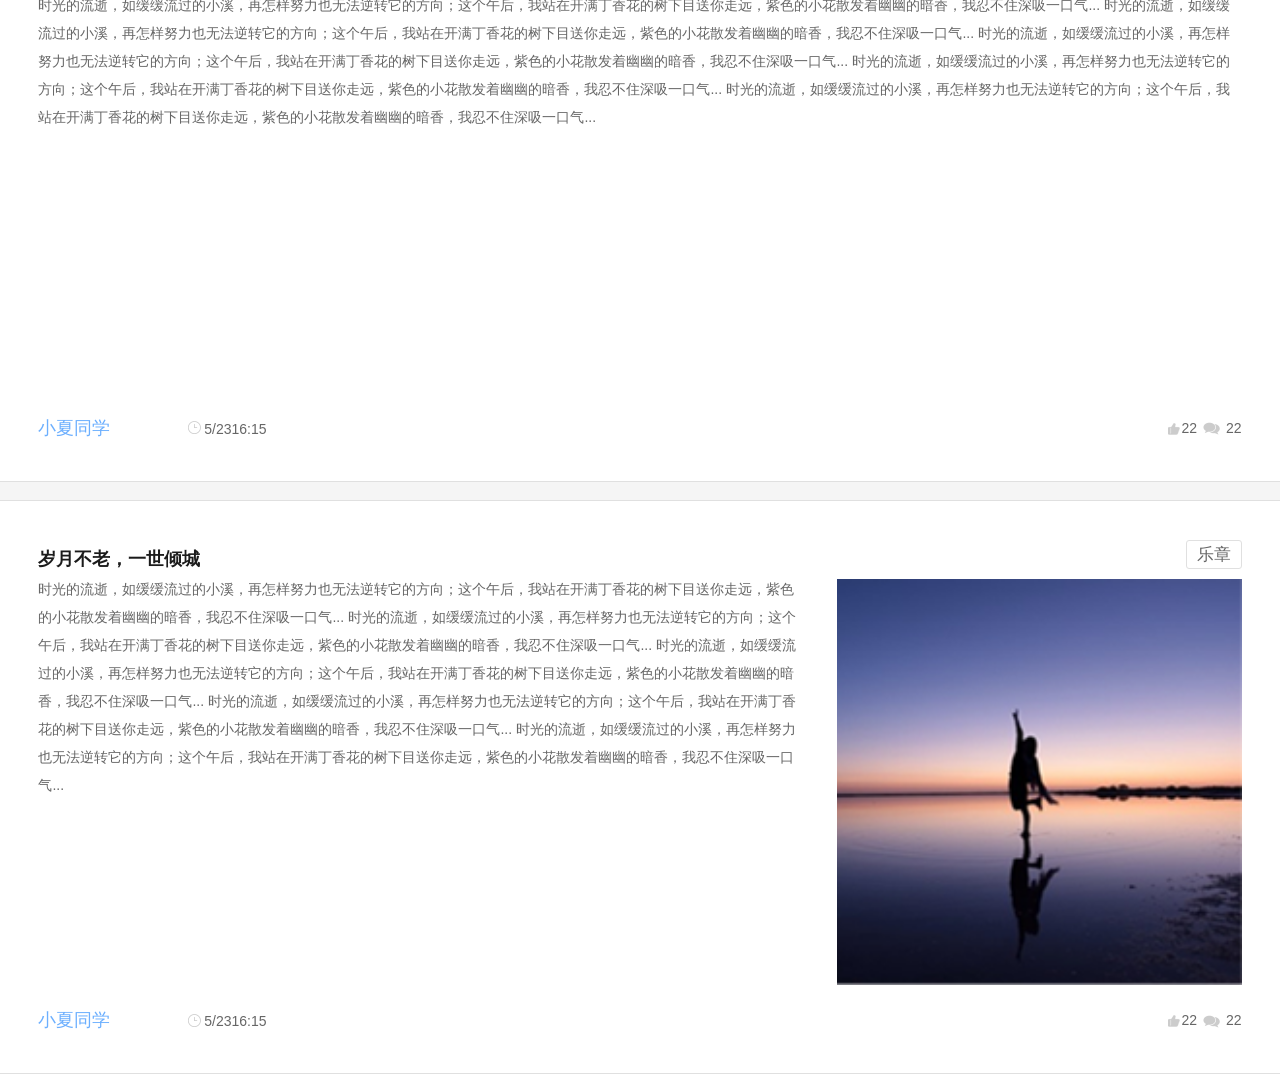
==== commit 1a35e618: "55 55" ====
--- a/index.html
+++ b/index.html
@@ -5,17 +5,19 @@
     <meta name="viewport" content="width=device-width, user-scalable=no, initial-scale=1.0, maximum-scale=1.0, minimum-scale=1.0">
     <meta name="format-detection" content="telephone=no">
     <meta name="format-detection" content="email=no">
-    <title>Index</title>
+    <title>蓝莓派,跟音乐一起分享时光</title>
     <script src="script/libs/iscroll-lite.js"></script>
     <script src="script/libs/angular.min.js"></script>
     <script src="script/libs/angular-route.min.js"></script>
     <script src="script/libs/jquery-2.1.1.min.js"></script>
     <script src="script/libs/fastclick.js"></script>
     <script src="script/libs/swiper-3.3.1.jquery.min.js"></script>
-    <script src="script/directives/setLogo.js"></script>
     <script src="script/app.js"></script>
+    <script src="script/controllers/logoController.js"></script>
+    <script src="script/services/logo.js"></script>
 
     <script src="script/services/scrollservice.js"></script>
+    <script src="script/services/detailsPageService.js"></script>
 
     <script src="script/controllers/tsCtrl.js"></script>
     <script src="script/controllers/llCtrl.js"></script>
@@ -23,19 +25,25 @@
     <script src="script/controllers/lmjCtrl.js"></script>
     <script src="script/controllers/indexCtrl.js"></script>
     <script src="script/controllers/personCenter.js"></script>
+    <script src="script/controllers/movementCtrl.js"></script>
+    <script src="script/controllers/interestingCtrl.js"></script>
+    <script src="script/controllers/travelNoteCtrl.js"></script>
     <script src="script/routes/route.js"></script>
   
     <script src="script/directives/directivetck.js"></script>
     <script src="script/directives/navdirective.js"></script>
     <link rel="stylesheet" href="style/init.css">
     <link rel="stylesheet" href="style/commonHeader.css"/>
+    <link rel="stylesheet" href="style/commonHeader2.css"/>
     <link rel="stylesheet" href="style/index.css"/>
     <link rel="stylesheet" href="style/mobile-card.css"/>
     <link rel="stylesheet" href="style/swiper-3.3.1.min.css">
     <link rel="stylesheet" href="style/personCenter.css">
+    <link rel="stylesheet" href="style/movement.css"/>
 </head>
 <body ng-app="app1">
-    <navs></navs>
-    <div ng-view></div>
+    <div ng-view>
+    </div>
+
 </body>
 </html>
--- a/style/init.css
+++ b/style/init.css
@@ -71,9 +71,9 @@
 input, button {
     outline: none;
 }
-/*body{*/
-    /*font-family: "Microsoft YaHei", Arial, Helvetica, sans-serif;*/
-/*}*/
+body{
+    font-family: pingfang sc regular,"΢���ź�", Arial, Helvetica, sans-serif;
+}
 em{
     font-style: normal;
 }
--- a/style/commonHeader.css
+++ b/style/commonHeader.css
@@ -33,11 +33,6 @@
         vertical-align: -10px;
     }
 }
-/*@media screen and (max-width:375px) and (min-width:361px){*/
-    /*#logo img{*/
-        /*vertical-align: -11px;*/
-    /*}*/
-/*}*/
 @media screen and (max-width:413px) and (min-width:359px) {
     #logo img{
         vertical-align: -14px;
--- a/style/commonHeader2.css
+++ b/style/commonHeader2.css
@@ -0,0 +1,34 @@
+/*详情页页单独的header样式*/
+.header2{
+    background:#fff;
+    z-index: 100;
+    position: relative;
+    width:100%;
+}
+.header2 #logo img{
+    width:90%;
+    /*min-width:180px;*/
+    max-width:196px;
+    margin:0 8px;
+    vertical-align: -28px;
+}
+@media screen and (max-width:359px){
+    .header2 #logo img{
+        vertical-align: -18px;
+    }
+}
+/*@media screen and (max-width:375px) and (min-width:361px){*/
+/*#logo img{*/
+/*vertical-align: -11px;*/
+/*}*/
+/*}*/
+@media screen and (max-width:413px) and (min-width:359px) {
+    .header2 #logo img{
+        vertical-align: -22px;
+    }
+}
+@media screen and (max-width:490px) and (min-width:430px) {
+    .header2 #logo img{
+        vertical-align: -25px;
+    }
+}
--- a/style/index.css
+++ b/style/index.css
@@ -204,7 +204,6 @@
 }
 .p-title .p-title-e{
     font-size:12px;
-    font-family: Arial;
     margin-top:25px;
     position:relative;
     display:block;
--- a/style/personCenter.css
+++ b/style/personCenter.css
@@ -56,7 +56,7 @@
     margin-top: 30px;
     margin-right: 5%;
     border: 1px solid #149247;
-    line-height: 2.5;
+    line-height: 38px;
     max-width:150px;
 }
 .p_person p{
@@ -186,7 +186,7 @@
     display: inline-block;
     background: url("../image/images/perCen_21.png") no-repeat center;
     width: 26px;
-    height: 20px;
+    height: 22px;
     margin-top: 30px;
     margin-left: 12px;
 }
@@ -211,7 +211,7 @@
     display: inline-block;
     background: url("../image/images/perCen_24.png") no-repeat center;
     width: 26px;
-    height: 20px;
+    height: 22px;
     margin-top: 30px;
     margin-left: 12px;
 }
--- a/style/movement.css
+++ b/style/movement.css
@@ -0,0 +1,299 @@
+body{
+    background:#f5f5f5;
+    font-family: pingfang sc regular,"微软雅黑", Arial, Helvetica, sans-serif;
+    color:#666;
+}
+.Favorites{
+    display: block;
+    padding: 10px 20px;
+    text-align: right;
+    height: 70px;
+}
+.details-container{
+    border-top: 1px solid #e0e0e0;
+    position: relative;
+    background-color:#f5f5f5;
+}
+.song-introduce{
+    background: #fff;
+    padding:10px;
+}
+ .song-info{
+    width: 63.67%;
+    padding-left: 3%;
+    padding-top: 1%;
+}
+ .song-info .mt{
+    margin-top:6%;
+}
+
+@media screen and (max-width:690px) and (min-width:530px){
+      .song-info .mt{
+        margin-top:4%;
+    }
+    .buttons a img{
+        width:90%;
+        height:90%;
+        vertical-align: middle;
+    }
+}
+@media screen and (max-width:530px) and (min-width:440px){
+    .song-info .mt{
+        margin-top:2%;
+    }
+    .buttons a img{
+        width:80%;
+        height:80%;
+        vertical-align: middle;
+    }
+}
+@media screen and (max-width:440px) and (min-width:320px){
+      .song-info .mt{
+        margin-top:0;
+    }
+    .buttons a img{
+        width:70%;
+        height:70%;
+        vertical-align: middle;
+    }
+}
+@media screen and (min-width:320px) and (max-width:360px){
+    .song-info .mt{
+        margin-top:0;
+    }
+    .buttons a img{
+        width:60%;
+        height:60%;
+        vertical-align: middle;
+    }
+}
+@media screen and (max-width:320px){
+      .song-info .mt{
+        margin-top:0;
+    }
+    .buttons a img{
+        width:50%;
+        height:50%;
+        vertical-align: middle;
+    }
+}
+ .song-title{
+    position:relative;
+}
+ .song-title a{
+    /*line-height: 50px;*/
+    font-size: 1.3em;
+    font-weight: 700;
+}
+ .play-num{
+    font-size: 1.3em;
+    color: #a1a1a1;
+     position:relative;
+}
+.play-num::after{
+    content: "";
+    display: block;
+    width: 16px;
+    height: 16px;
+    position: absolute;
+    left: 81px;
+    top: 5px;
+    background: url(../image/indeximg/commonImg/mobile_11.png) no-repeat center center;
+    background-size: 90%;
+}
+ .publisher{
+    color: #6caffe;
+    /*line-height: 50px;*/
+    font-size: 1.3em;
+}
+.song-details{
+    width:33.33%;
+    position:relative;
+}
+ .song-pic{
+    width: 100%;
+    height: 100%;
+}
+ .song-pic img{
+    width:100%;
+    height:100%;
+    border-radius: 5px;
+}
+ .song-intro-cont{
+    font-size:1.1em;
+     padding:0 10px 15px 10px;
+     background:#fff;
+     margin-bottom:10px;
+     line-height:30px;
+}
+ .song-intro-cont img{
+     min-width:100%;
+ }
+.song-control{
+    width:100%;
+}
+
+/*播放器控制 start */
+.playutil {
+    height: 100%;
+    width:100%;
+    position:relative;
+}
+.control {
+    /*width: 330px;*/
+}
+.control>p {
+    width: 50px;
+    height:56px;
+    text-align: center;
+    float:left;
+    line-height:56px;
+}
+.buttons {
+    float:left;
+}
+.buttons a {
+    display: block;
+}
+/*为了方便媒体查询,已移至上方媒体查询里*/
+/*.buttons a img{*/
+    /*width:100%;*/
+    /*height:100%;*/
+    /*vertical-align: middle;*/
+/*}*/
+/*.progressBar{*/
+    /*float: left;*/
+    /*margin-left: 42px;*/
+    /*margin-top: 23px;*/
+    /*width: 940px;*/
+    /*height: 8px;*/
+    /*background: #d3ede0;*/
+    /*border-radius:20px;*/
+
+/*}*/
+/*.progressBar .progressBar-passed{*/
+    /*float:left;*/
+    /*width: 0;*/
+    /*height: 8px;*/
+    /*background: #109d59;*/
+    /*border-radius: 20px 0 0 20px;*/
+/*}*/
+/*.progressBar .progressBar-remain{*/
+    /*float:right;*/
+    /*width: 100%;*/
+    /*height: 8px;*/
+    /*background: #d3ede0;*/
+    /*border-radius:20px;*/
+/*}*/
+/*播放器控制 end */
+
+/*正文内容 start*/
+.details-container .common-deatails .artical-cont{
+    background:#fff;
+    border-radius:5px;
+    padding:10px;
+}
+.details-container .common-deatails .artical-cont .yj-artical{
+    border-bottom:1px solid #e0e0e0;
+    margin-bottom:20px;
+}
+.details-container .common-deatails .artical-cont .yj-artical h3{
+    text-align: left;
+    font-size:1.28em;
+}
+.details-container .common-deatails .artical-cont .yj-artical .yj-artical-info{
+    line-height:40px;
+}
+.details-container .common-deatails .artical-cont .yj-artical .yj-artical-info .eye-wechat{
+    float:right;
+}
+.details-container .common-deatails .artical-cont .yj-artical .yj-artical-info .eye-wechat span{
+    float:left;
+    margin-right:43px;
+    text-indent:23px;
+    color:#999;
+    position:relative;
+}
+.details-container .common-deatails .artical-cont .yj-artical .yj-artical-info .eye-wechat span#eye_num::before{
+    content:"";
+    display:block;
+    width:23px;
+    height:14px;
+    position:absolute;
+    top:13px;
+    left:0;
+    background:url(../image/indeximg/commonImg/mobile_21.png) no-repeat center center;
+    background-size:93%;
+}
+.details-container .common-deatails .artical-cont .yj-artical .yj-artical-info .eye-wechat span#wei_chat_num::before{
+    content:"";
+    display:block;
+    width:23px;
+    height:14px;
+    position:absolute;
+    top:13px;
+    left:0;
+    background: url(../image/indeximg/commonImg/mobile_18.png) no-repeat center 0px;
+    background-size: 87%;
+}
+.details-container .common-deatails .artical-cont .yj-artical .yj-artical-info .create-time{
+    float:left;
+    color:#999;
+}
+
+
+/*文章具体内容*/
+.artical-cont{
+    /*box-shadow: 0 5px 10px rgba(0,0,0,0.1);*/
+}
+.artical-cont-details .blog-details{
+    width:100%;
+}
+.artical-cont-details .blog-details .user-pre-cont img.blog-pic{
+    display:block;
+    max-width:100%;
+    margin-top:20px;
+}
+.artical-cont-details .blog-details .blog-labels{
+    margin-top: 20px;
+    position: relative;
+    border-top: 1px solid #ded7d7;
+    padding: 10px 0 0 20px;
+}
+.label{
+    color: #fff;display: inline-block;background: #999;text-align: center;padding: 0 10px;border-radius: 20px;font-size: 12px;
+}
+.artical-cont-details .blog-details .blog-labels::before{
+    content:"";
+    display:block;
+    width:23px;
+    height:14px;
+    position:absolute;
+    top: 13px;
+    left: -4px;
+    background:url(../image/indeximg/commonImg/labelIcon_03.png) no-repeat center center;
+}
+.artical-cont-details .blog-details  .blog-labels span{
+    color: #fff;
+    display: inline-block;
+    background: #999;
+    text-align: center;
+    padding: 3px 10px;
+    border-radius: 20px;
+    margin-left: 10px;
+    font-size: 1em;
+}
+.artical-cont-details .blog-details .endIcon{
+    width:100%;
+    text-align:center;
+}
+.artical-cont-details .blog-details .endIcon img{
+    width:80px;
+    margin-top: 30px;
+}
+.artical-cont-details .blog-details span#label_travel{
+    margin-left:22px;
+}
+
+/*正文内容 end*/
+
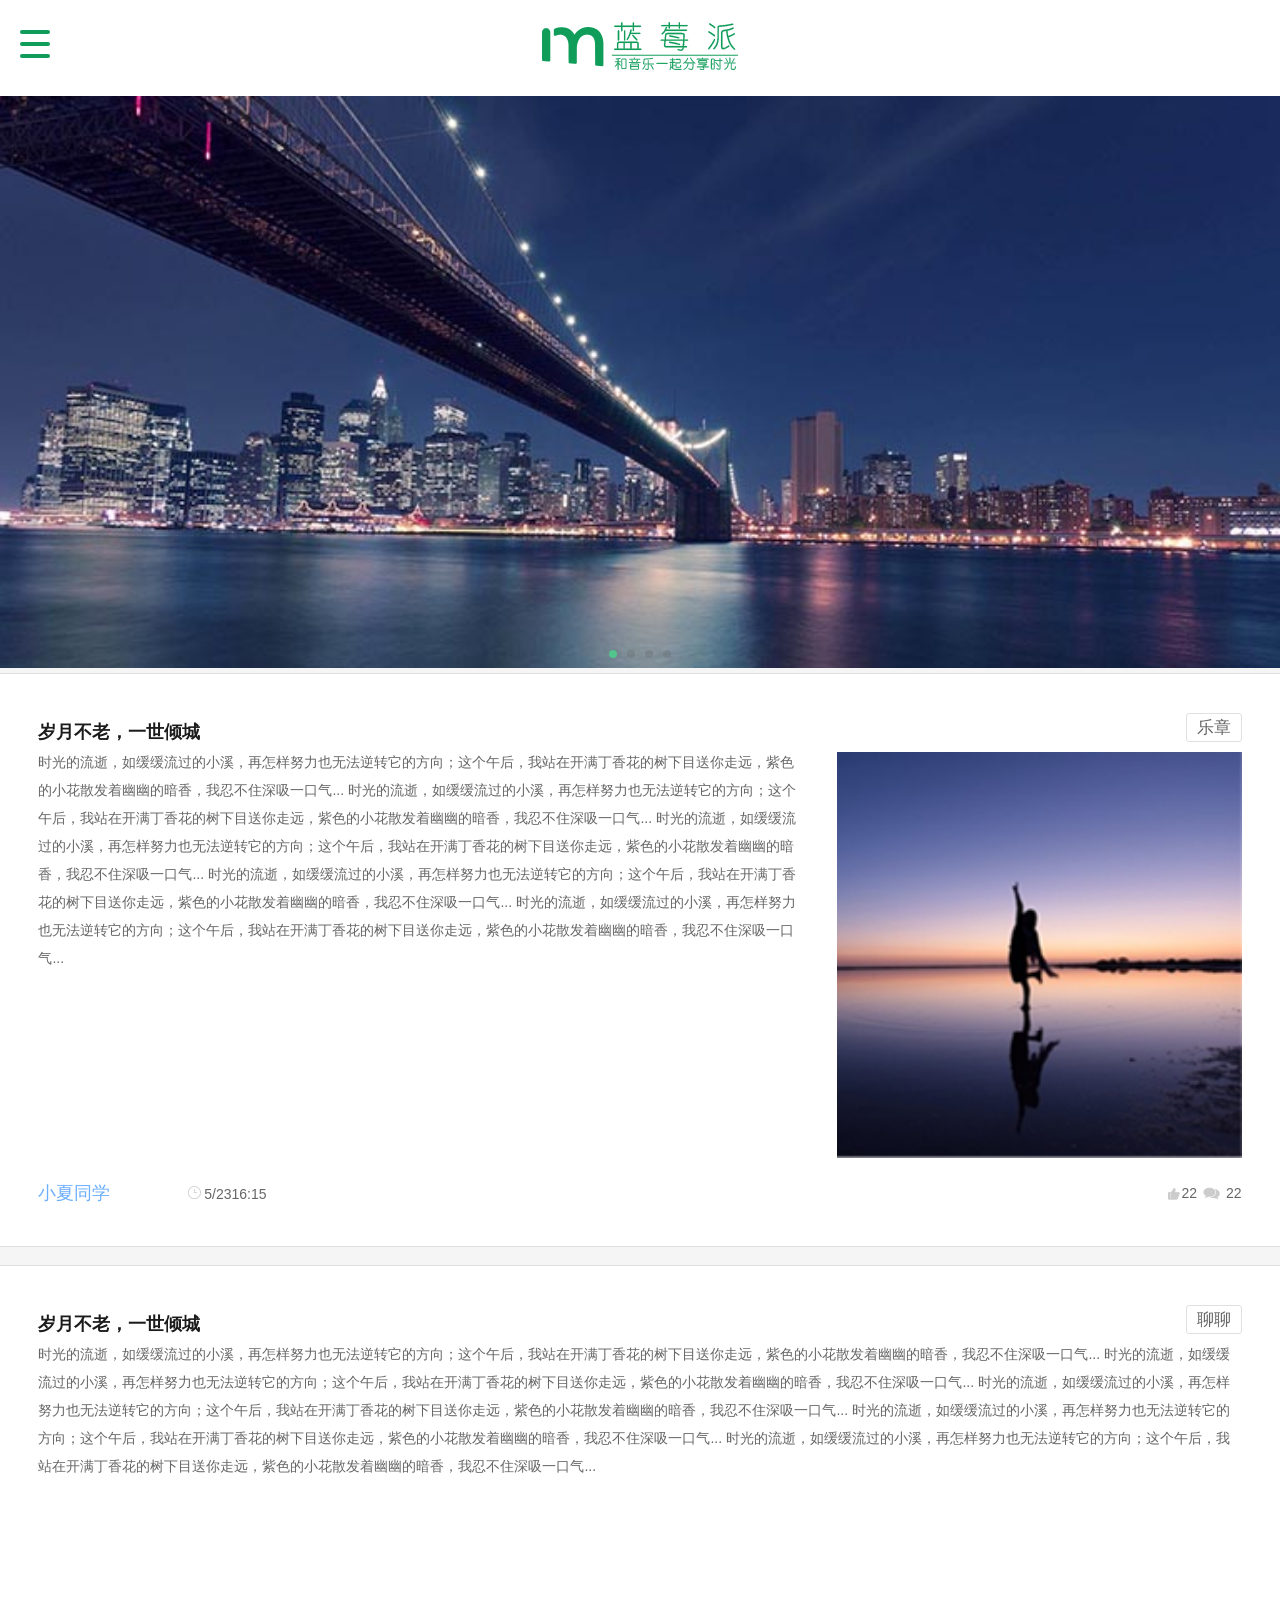
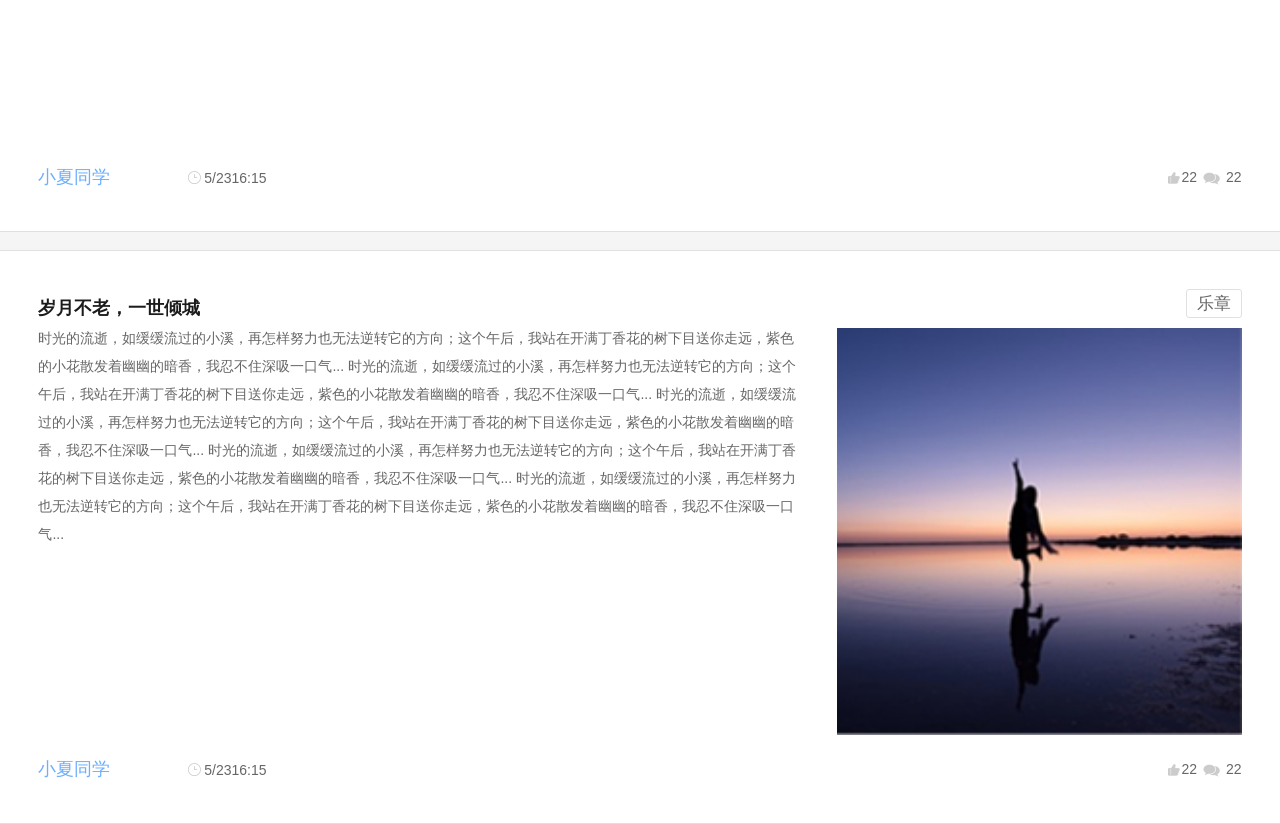
==== commit 53a47985: "8.13 8.13" ====
--- a/index.html
+++ b/index.html
@@ -13,8 +13,6 @@
     <script src="script/libs/fastclick.js"></script>
     <script src="script/libs/swiper-3.3.1.jquery.min.js"></script>
     <script src="script/app.js"></script>
-    <script src="script/controllers/logoController.js"></script>
-    <script src="script/services/logo.js"></script>
 
     <script src="script/services/scrollservice.js"></script>
     <script src="script/services/detailsPageService.js"></script>
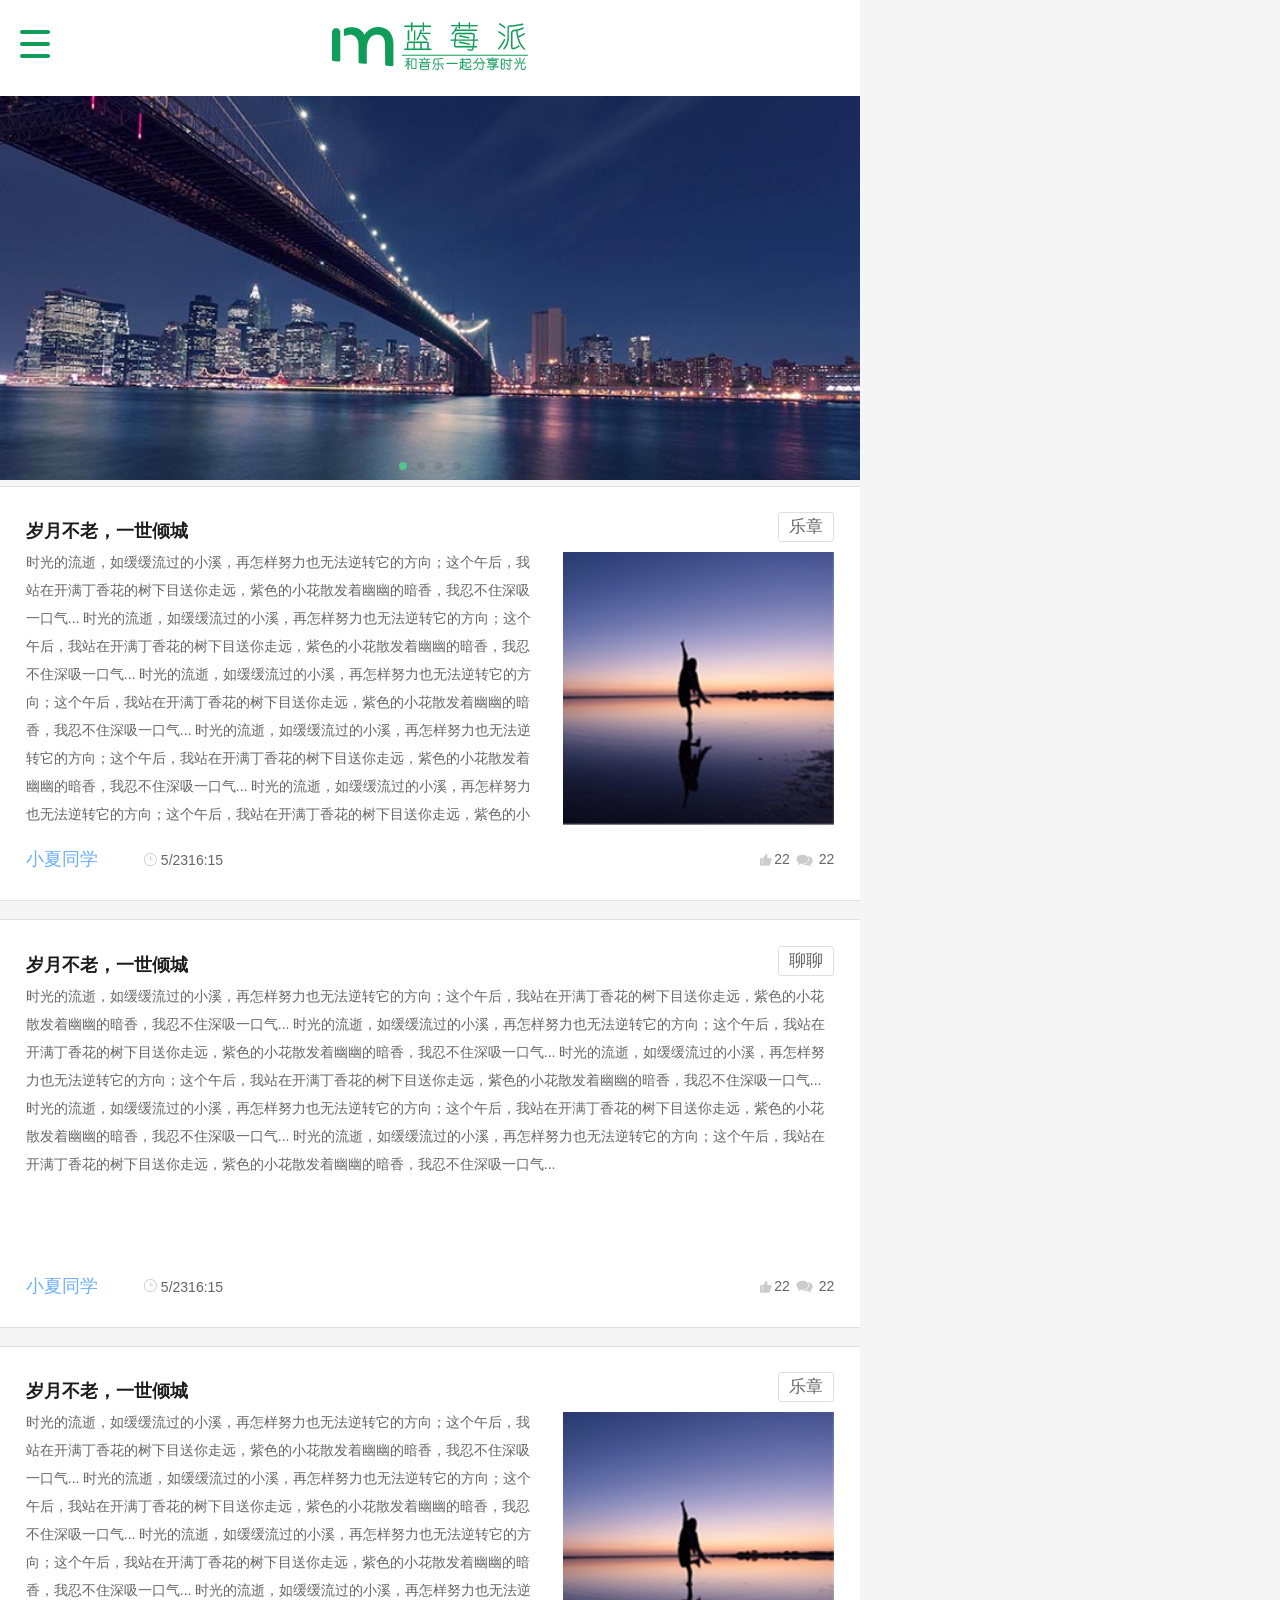
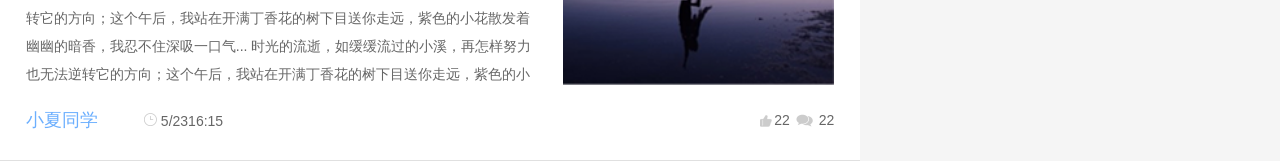
==== commit d19b28c5: "8.16 8.16" ====
--- a/index.html
+++ b/index.html
@@ -9,13 +9,14 @@
     <script src="script/libs/iscroll-lite.js"></script>
     <script src="script/libs/angular.min.js"></script>
     <script src="script/libs/angular-route.min.js"></script>
+    <script src="script/libs/angular-animate.min.js"></script>
     <script src="script/libs/jquery-2.1.1.min.js"></script>
     <script src="script/libs/fastclick.js"></script>
     <script src="script/libs/swiper-3.3.1.jquery.min.js"></script>
     <script src="script/app.js"></script>
 
     <script src="script/services/scrollservice.js"></script>
-    <script src="script/services/detailsPageService.js"></script>
+    <script src="script/services/commonDetailsPageService.js"></script>
 
     <script src="script/controllers/tsCtrl.js"></script>
     <script src="script/controllers/llCtrl.js"></script>
@@ -26,22 +27,30 @@
     <script src="script/controllers/movementCtrl.js"></script>
     <script src="script/controllers/interestingCtrl.js"></script>
     <script src="script/controllers/travelNoteCtrl.js"></script>
+    <script src="script/controllers/jamDetailsCtrl.js"></script>
+    <script src="script/controllers/tsdCtrl.js"></script>
     <script src="script/routes/route.js"></script>
-  
+    <script src="script/controllers/login.js"></script>
     <script src="script/directives/directivetck.js"></script>
     <script src="script/directives/navdirective.js"></script>
+    <script src="script/controllers/register.js"></script>
+
     <link rel="stylesheet" href="style/init.css">
+    <link rel="stylesheet" href="style/ng-animation.css">
     <link rel="stylesheet" href="style/commonHeader.css"/>
     <link rel="stylesheet" href="style/commonHeader2.css"/>
     <link rel="stylesheet" href="style/index.css"/>
     <link rel="stylesheet" href="style/mobile-card.css"/>
     <link rel="stylesheet" href="style/swiper-3.3.1.min.css">
     <link rel="stylesheet" href="style/personCenter.css">
-    <link rel="stylesheet" href="style/movement.css"/>
+    <link rel="stylesheet" href="style/commonDetailsPage.css"/>
+    <link rel="stylesheet" href="style/jamDetails.css"/>
+    <link rel="stylesheet" href="style/tsdetail.css">
+    <link rel="stylesheet" href="style/login.css">
+    <link rel="stylesheet" href="style/register.css">
 </head>
 <body ng-app="app1">
     <div ng-view>
     </div>
-
 </body>
 </html>
--- a/style/init.css
+++ b/style/init.css
@@ -92,6 +92,7 @@
     display:block;
     visibility: hidden;
     clear:both;
+    height: 0;
 }
 .fl{
     float:left;
--- a/style/ng-animation.css
+++ b/style/ng-animation.css
@@ -0,0 +1,1262 @@
+/* ------------------------------------------- */
+/* Mixins
+/* ------------------------------------------- */
+/* ------------------------------------------- */
+/* Toggle Fade  
+/* ------------------------------------------- */
+/* line 64, ../sass/ng-animation.scss */
+.toggle {
+  -webkit-transition: all 0 cubic-bezier(0.25, 0.46, 0.45, 0.94);
+  -moz-transition: all 0 cubic-bezier(0.25, 0.46, 0.45, 0.94);
+  -ms-transition: all 0 cubic-bezier(0.25, 0.46, 0.45, 0.94);
+  -o-transition: all 0 cubic-bezier(0.25, 0.46, 0.45, 0.94);
+  transition: all 0 cubic-bezier(0.25, 0.46, 0.45, 0.94);
+  /* easeOutQuad */
+  -webkit-transition-timing-function: cubic-bezier(0.25, 0.46, 0.45, 0.94);
+  -moz-transition-timing-function: cubic-bezier(0.25, 0.46, 0.45, 0.94);
+  -ms-transition-timing-function: cubic-bezier(0.25, 0.46, 0.45, 0.94);
+  -o-transition-timing-function: cubic-bezier(0.25, 0.46, 0.45, 0.94);
+  transition-timing-function: cubic-bezier(0.25, 0.46, 0.45, 0.94);
+  /* easeOutQuad */
+}
+/* line 66, ../sass/ng-animation.scss */
+.toggle.ng-enter {
+  opacity: 0;
+  transition-duration: 250ms;
+  -webkit-transition-duration: 250ms;
+}
+/* line 71, ../sass/ng-animation.scss */
+.toggle.ng-enter-active {
+  opacity: 1;
+}
+/* line 75, ../sass/ng-animation.scss */
+.toggle.ng-leave {
+  opacity: 1;
+  transition-duration: 250ms;
+  -webkit-transition-duration: 250ms;
+}
+/* line 80, ../sass/ng-animation.scss */
+.toggle.ng-leave-active {
+  opacity: 0;
+}
+/* line 85, ../sass/ng-animation.scss */
+.toggle.ng-hide-add {
+  transition-duration: 250ms;
+  -webkit-transition-duration: 250ms;
+  opacity: 1;
+}
+/* line 89, ../sass/ng-animation.scss */
+.toggle.ng-hide-add.ng-hide-add-active {
+  opacity: 0;
+}
+/* line 94, ../sass/ng-animation.scss */
+.toggle.ng-hide-remove {
+  transition-duration: 250ms;
+  -webkit-transition-duration: 250ms;
+  display: block !important;
+  opacity: 0;
+}
+/* line 99, ../sass/ng-animation.scss */
+.toggle.ng-hide-remove.ng-hide-remove-active {
+  opacity: 1;
+}
+
+/* ------------------------------------------- */
+/* Slide Top 
+/* ------------------------------------------- */
+/* line 109, ../sass/ng-animation.scss */
+.slide-top {
+  -webkit-transition: all 0 cubic-bezier(0.25, 0.46, 0.45, 0.94);
+  -moz-transition: all 0 cubic-bezier(0.25, 0.46, 0.45, 0.94);
+  -ms-transition: all 0 cubic-bezier(0.25, 0.46, 0.45, 0.94);
+  -o-transition: all 0 cubic-bezier(0.25, 0.46, 0.45, 0.94);
+  transition: all 0 cubic-bezier(0.25, 0.46, 0.45, 0.94);
+  /* easeOutQuad */
+  -webkit-transition-timing-function: cubic-bezier(0.25, 0.46, 0.45, 0.94);
+  -moz-transition-timing-function: cubic-bezier(0.25, 0.46, 0.45, 0.94);
+  -ms-transition-timing-function: cubic-bezier(0.25, 0.46, 0.45, 0.94);
+  -o-transition-timing-function: cubic-bezier(0.25, 0.46, 0.45, 0.94);
+  transition-timing-function: cubic-bezier(0.25, 0.46, 0.45, 0.94);
+  /* easeOutQuad */
+}
+/* line 111, ../sass/ng-animation.scss */
+.slide-top.ng-enter {
+  transform: translateY(60px);
+  -ms-transform: translateY(60px);
+  -webkit-transform: translateY(60px);
+  transition-duration: 250ms;
+  -webkit-transition-duration: 250ms;
+  opacity: 0;
+}
+/* line 117, ../sass/ng-animation.scss */
+.slide-top.ng-enter-active {
+  transform: translateY(0);
+  -ms-transform: translateY(0);
+  -webkit-transform: translateY(0);
+  opacity: 1;
+}
+/* line 122, ../sass/ng-animation.scss */
+.slide-top.ng-leave {
+  transform: translateY(0);
+  -ms-transform: translateY(0);
+  -webkit-transform: translateY(0);
+  transition-duration: 250ms;
+  -webkit-transition-duration: 250ms;
+  opacity: 1;
+}
+/* line 128, ../sass/ng-animation.scss */
+.slide-top.ng-leave-active {
+  transform: translateY(60px);
+  -ms-transform: translateY(60px);
+  -webkit-transform: translateY(60px);
+  opacity: 0;
+}
+/* line 134, ../sass/ng-animation.scss */
+.slide-top.ng-hide-add {
+  transform: translateY(0);
+  -ms-transform: translateY(0);
+  -webkit-transform: translateY(0);
+  transition-duration: 250ms;
+  -webkit-transition-duration: 250ms;
+  opacity: 1;
+}
+/* line 139, ../sass/ng-animation.scss */
+.slide-top.ng-hide-add.ng-hide-add-active {
+  transform: translateY(60px);
+  -ms-transform: translateY(60px);
+  -webkit-transform: translateY(60px);
+  opacity: 0;
+}
+/* line 145, ../sass/ng-animation.scss */
+.slide-top.ng-hide-remove {
+  transform: translateY(60px);
+  -ms-transform: translateY(60px);
+  -webkit-transform: translateY(60px);
+  transition-duration: 250ms;
+  -webkit-transition-duration: 250ms;
+  display: block !important;
+  opacity: 0;
+}
+/* line 151, ../sass/ng-animation.scss */
+.slide-top.ng-hide-remove.ng-hide-remove-active {
+  transform: translateY(0);
+  -ms-transform: translateY(0);
+  -webkit-transform: translateY(0);
+  opacity: 1;
+}
+
+/* ------------------------------------------- */
+/* Slide Rigth 
+/* ------------------------------------------- */
+/* line 163, ../sass/ng-animation.scss */
+.slide-right {
+  -webkit-transition: all 0 cubic-bezier(0.25, 0.46, 0.45, 0.94);
+  -moz-transition: all 0 cubic-bezier(0.25, 0.46, 0.45, 0.94);
+  -ms-transition: all 0 cubic-bezier(0.25, 0.46, 0.45, 0.94);
+  -o-transition: all 0 cubic-bezier(0.25, 0.46, 0.45, 0.94);
+  transition: all 0 cubic-bezier(0.25, 0.46, 0.45, 0.94);
+  /* easeOutQuad */
+  -webkit-transition-timing-function: cubic-bezier(0.25, 0.46, 0.45, 0.94);
+  -moz-transition-timing-function: cubic-bezier(0.25, 0.46, 0.45, 0.94);
+  -ms-transition-timing-function: cubic-bezier(0.25, 0.46, 0.45, 0.94);
+  -o-transition-timing-function: cubic-bezier(0.25, 0.46, 0.45, 0.94);
+  transition-timing-function: cubic-bezier(0.25, 0.46, 0.45, 0.94);
+  /* easeOutQuad */
+}
+/* line 165, ../sass/ng-animation.scss */
+.slide-right.ng-enter {
+  transform: translateX(60px);
+  -ms-transform: translateX(60px);
+  -webkit-transform: translateX(60px);
+  transition-duration: 250ms;
+  -webkit-transition-duration: 250ms;
+  opacity: 0;
+}
+/* line 171, ../sass/ng-animation.scss */
+.slide-right.ng-enter-active {
+  transform: translateX(0);
+  -ms-transform: translateX(0);
+  -webkit-transform: translateX(0);
+  opacity: 1;
+}
+/* line 176, ../sass/ng-animation.scss */
+.slide-right.ng-leave {
+  transform: translateX(0);
+  -ms-transform: translateX(0);
+  -webkit-transform: translateX(0);
+  transition-duration: 250ms;
+  -webkit-transition-duration: 250ms;
+  opacity: 1;
+}
+/* line 182, ../sass/ng-animation.scss */
+.slide-right.ng-leave-active {
+  transform: translateX(60px);
+  -ms-transform: translateX(60px);
+  -webkit-transform: translateX(60px);
+  opacity: 0;
+}
+/* line 188, ../sass/ng-animation.scss */
+.slide-right.ng-hide-add {
+  transform: translateX(0);
+  -ms-transform: translateX(0);
+  -webkit-transform: translateX(0);
+  transition-duration: 250ms;
+  -webkit-transition-duration: 250ms;
+  opacity: 1;
+}
+/* line 193, ../sass/ng-animation.scss */
+.slide-right.ng-hide-add.ng-hide-add-active {
+  transform: translateX(60px);
+  -ms-transform: translateX(60px);
+  -webkit-transform: translateX(60px);
+  opacity: 0;
+}
+/* line 199, ../sass/ng-animation.scss */
+.slide-right.ng-hide-remove {
+  transform: translateX(60px);
+  -ms-transform: translateX(60px);
+  -webkit-transform: translateX(60px);
+  transition-duration: 250ms;
+  -webkit-transition-duration: 250ms;
+  display: block !important;
+  opacity: 0;
+}
+/* line 205, ../sass/ng-animation.scss */
+.slide-right.ng-hide-remove.ng-hide-remove-active {
+  transform: translateX(0);
+  -ms-transform: translateX(0);
+  -webkit-transform: translateX(0);
+  opacity: 1;
+}
+
+/* ------------------------------------------- */
+/* Slide Left 
+/* ------------------------------------------- */
+/* line 217, ../sass/ng-animation.scss */
+.slide-left {
+  -webkit-transition: all 0 cubic-bezier(0.25, 0.46, 0.45, 0.94);
+  -moz-transition: all 0 cubic-bezier(0.25, 0.46, 0.45, 0.94);
+  -ms-transition: all 0 cubic-bezier(0.25, 0.46, 0.45, 0.94);
+  -o-transition: all 0 cubic-bezier(0.25, 0.46, 0.45, 0.94);
+  transition: all 0 cubic-bezier(0.25, 0.46, 0.45, 0.94);
+  /* easeOutQuad */
+  -webkit-transition-timing-function: cubic-bezier(0.25, 0.46, 0.45, 0.94);
+  -moz-transition-timing-function: cubic-bezier(0.25, 0.46, 0.45, 0.94);
+  -ms-transition-timing-function: cubic-bezier(0.25, 0.46, 0.45, 0.94);
+  -o-transition-timing-function: cubic-bezier(0.25, 0.46, 0.45, 0.94);
+  transition-timing-function: cubic-bezier(0.25, 0.46, 0.45, 0.94);
+  /* easeOutQuad */
+}
+/* line 219, ../sass/ng-animation.scss */
+.slide-left.ng-enter {
+  transform: translateX(-60px);
+  -ms-transform: translateX(-60px);
+  -webkit-transform: translateX(-60px);
+  transition-duration: 250ms;
+  -webkit-transition-duration: 250ms;
+  opacity: 0;
+}
+/* line 225, ../sass/ng-animation.scss */
+.slide-left.ng-enter-active {
+  transform: translateX(0);
+  -ms-transform: translateX(0);
+  -webkit-transform: translateX(0);
+  opacity: 1;
+}
+/* line 230, ../sass/ng-animation.scss */
+.slide-left.ng-leave {
+  transform: translateX(0);
+  -ms-transform: translateX(0);
+  -webkit-transform: translateX(0);
+  transition-duration: 250ms;
+  -webkit-transition-duration: 250ms;
+  opacity: 1;
+}
+/* line 236, ../sass/ng-animation.scss */
+.slide-left.ng-leave-active {
+  transform: translateX(-60px);
+  -ms-transform: translateX(-60px);
+  -webkit-transform: translateX(-60px);
+  opacity: 0;
+}
+/* line 242, ../sass/ng-animation.scss */
+.slide-left.ng-hide-add {
+  transform: translateX(0);
+  -ms-transform: translateX(0);
+  -webkit-transform: translateX(0);
+  transition-duration: 250ms;
+  -webkit-transition-duration: 250ms;
+  opacity: 1;
+}
+/* line 247, ../sass/ng-animation.scss */
+.slide-left.ng-hide-add.ng-hide-add-active {
+  transform: translateX(-60px);
+  -ms-transform: translateX(-60px);
+  -webkit-transform: translateX(-60px);
+  opacity: 0;
+}
+/* line 253, ../sass/ng-animation.scss */
+.slide-left.ng-hide-remove {
+  transform: translateX(-60px);
+  -ms-transform: translateX(-60px);
+  -webkit-transform: translateX(-60px);
+  transition-duration: 250ms;
+  -webkit-transition-duration: 250ms;
+  display: block !important;
+  opacity: 0;
+}
+/* line 259, ../sass/ng-animation.scss */
+.slide-left.ng-hide-remove.ng-hide-remove-active {
+  transform: translateX(0);
+  -ms-transform: translateX(0);
+  -webkit-transform: translateX(0);
+  opacity: 1;
+}
+
+/* ------------------------------------------- */
+/* Slide Down
+/* ------------------------------------------- */
+/* line 270, ../sass/ng-animation.scss */
+.slide-down {
+  -webkit-transition: all 0 cubic-bezier(0.25, 0.46, 0.45, 0.94);
+  -moz-transition: all 0 cubic-bezier(0.25, 0.46, 0.45, 0.94);
+  -ms-transition: all 0 cubic-bezier(0.25, 0.46, 0.45, 0.94);
+  -o-transition: all 0 cubic-bezier(0.25, 0.46, 0.45, 0.94);
+  transition: all 0 cubic-bezier(0.25, 0.46, 0.45, 0.94);
+  /* easeOutQuad */
+  -webkit-transition-timing-function: cubic-bezier(0.25, 0.46, 0.45, 0.94);
+  -moz-transition-timing-function: cubic-bezier(0.25, 0.46, 0.45, 0.94);
+  -ms-transition-timing-function: cubic-bezier(0.25, 0.46, 0.45, 0.94);
+  -o-transition-timing-function: cubic-bezier(0.25, 0.46, 0.45, 0.94);
+  transition-timing-function: cubic-bezier(0.25, 0.46, 0.45, 0.94);
+  /* easeOutQuad */
+}
+/* line 273, ../sass/ng-animation.scss */
+.slide-down.ng-enter {
+  transform: translateY(-60px);
+  -ms-transform: translateY(-60px);
+  -webkit-transform: translateY(-60px);
+  transition-duration: 250ms;
+  -webkit-transition-duration: 250ms;
+  opacity: 0;
+}
+/* line 279, ../sass/ng-animation.scss */
+.slide-down.ng-enter-active {
+  transform: translateY(0);
+  -ms-transform: translateY(0);
+  -webkit-transform: translateY(0);
+  opacity: 1;
+}
+/* line 284, ../sass/ng-animation.scss */
+.slide-down.ng-leave {
+  transform: translateY(0);
+  -ms-transform: translateY(0);
+  -webkit-transform: translateY(0);
+  transition-duration: 250ms;
+  -webkit-transition-duration: 250ms;
+  opacity: 1;
+}
+/* line 290, ../sass/ng-animation.scss */
+.slide-down.ng-leave-active {
+  transform: translateY(-60px);
+  -ms-transform: translateY(-60px);
+  -webkit-transform: translateY(-60px);
+  opacity: 0;
+}
+/* line 296, ../sass/ng-animation.scss */
+.slide-down.ng-hide-add {
+  transform: translateY(0);
+  -ms-transform: translateY(0);
+  -webkit-transform: translateY(0);
+  transition-duration: 300ms;
+  -webkit-transition-duration: 300ms;
+  opacity: 1;
+}
+/* line 301, ../sass/ng-animation.scss */
+.slide-down.ng-hide-add.ng-hide-add-active {
+  transform: translateY(-60px);
+  -ms-transform: translateY(-60px);
+  -webkit-transform: translateY(-60px);
+  opacity: 0;
+}
+/* line 307, ../sass/ng-animation.scss */
+.slide-down.ng-hide-remove {
+  transform: translateY(-60px);
+  -ms-transform: translateY(-60px);
+  -webkit-transform: translateY(-60px);
+  transition-duration: 300ms;
+  -webkit-transition-duration: 300ms;
+  display: block !important;
+  opacity: 0;
+}
+/* line 313, ../sass/ng-animation.scss */
+.slide-down.ng-hide-remove.ng-hide-remove-active {
+  transform: translateY(0);
+  -ms-transform: translateY(0);
+  -webkit-transform: translateY(0);
+  opacity: 1;
+}
+
+/* ------------------------------------------- */
+/* Bouncy Slide Top 
+/* ------------------------------------------- */
+/* line 325, ../sass/ng-animation.scss */
+.bouncy-slide-top {
+  -webkit-transition: all 0 cubic-bezier(0.175, 0.885, 0.32, 1);
+  /* older webkit */
+  -webkit-transition: all 0 cubic-bezier(0.175, 0.885, 0.32, 1.275);
+  -moz-transition: all 0 cubic-bezier(0.175, 0.885, 0.32, 1.275);
+  -ms-transition: all 0 cubic-bezier(0.175, 0.885, 0.32, 1.275);
+  -o-transition: all 0 cubic-bezier(0.175, 0.885, 0.32, 1.275);
+  transition: all 0 cubic-bezier(0.175, 0.885, 0.32, 1.275);
+  /* easeOutBack */
+  -webkit-transition-timing-function: cubic-bezier(0.175, 0.885, 0.45, 1);
+  /* older webkit */
+  -webkit-transition-timing-function: cubic-bezier(0.175, 0.885, 0.45, 1.595);
+  -moz-transition-timing-function: cubic-bezier(0.175, 0.885, 0.45, 1.595);
+  -ms-transition-timing-function: cubic-bezier(0.175, 0.885, 0.45, 1.595);
+  -o-transition-timing-function: cubic-bezier(0.175, 0.885, 0.45, 1.595);
+  transition-timing-function: cubic-bezier(0.175, 0.885, 0.45, 1.595);
+  /* custom */
+}
+/* line 328, ../sass/ng-animation.scss */
+.bouncy-slide-top.ng-enter {
+  transform: translateY(240px);
+  -ms-transform: translateY(240px);
+  -webkit-transform: translateY(240px);
+  transition-duration: 250ms;
+  -webkit-transition-duration: 250ms;
+  opacity: 0;
+}
+/* line 334, ../sass/ng-animation.scss */
+.bouncy-slide-top.ng-enter-active {
+  transform: translateY(0);
+  -ms-transform: translateY(0);
+  -webkit-transform: translateY(0);
+  opacity: 1;
+}
+/* line 339, ../sass/ng-animation.scss */
+.bouncy-slide-top.ng-leave {
+  transform: translateY(0);
+  -ms-transform: translateY(0);
+  -webkit-transform: translateY(0);
+  transition-duration: 250ms;
+  -webkit-transition-duration: 250ms;
+  opacity: 1;
+}
+/* line 345, ../sass/ng-animation.scss */
+.bouncy-slide-top.ng-leave-active {
+  transform: translateY(240px);
+  -ms-transform: translateY(240px);
+  -webkit-transform: translateY(240px);
+  opacity: 0;
+}
+/* line 351, ../sass/ng-animation.scss */
+.bouncy-slide-top.ng-hide-add {
+  transform: translateY(0);
+  -ms-transform: translateY(0);
+  -webkit-transform: translateY(0);
+  transition-duration: 250ms;
+  -webkit-transition-duration: 250ms;
+  opacity: 1;
+}
+/* line 356, ../sass/ng-animation.scss */
+.bouncy-slide-top.ng-hide-add.ng-hide-add-active {
+  transform: translateY(240px);
+  -ms-transform: translateY(240px);
+  -webkit-transform: translateY(240px);
+  opacity: 0;
+}
+/* line 362, ../sass/ng-animation.scss */
+.bouncy-slide-top.ng-hide-remove {
+  transform: translateY(240px);
+  -ms-transform: translateY(240px);
+  -webkit-transform: translateY(240px);
+  transition-duration: 250ms;
+  -webkit-transition-duration: 250ms;
+  display: block !important;
+  opacity: 0;
+}
+/* line 368, ../sass/ng-animation.scss */
+.bouncy-slide-top.ng-hide-remove.ng-hide-remove-active {
+  transform: translateY(0);
+  -ms-transform: translateY(0);
+  -webkit-transform: translateY(0);
+  opacity: 1;
+}
+
+/* ------------------------------------------- */
+/* Bouncy Slide Rigth 
+/* ------------------------------------------- */
+/* line 379, ../sass/ng-animation.scss */
+.bouncy-slide-right {
+  -webkit-transition: all 0 cubic-bezier(0.175, 0.885, 0.32, 1);
+  /* older webkit */
+  -webkit-transition: all 0 cubic-bezier(0.175, 0.885, 0.32, 1.275);
+  -moz-transition: all 0 cubic-bezier(0.175, 0.885, 0.32, 1.275);
+  -ms-transition: all 0 cubic-bezier(0.175, 0.885, 0.32, 1.275);
+  -o-transition: all 0 cubic-bezier(0.175, 0.885, 0.32, 1.275);
+  transition: all 0 cubic-bezier(0.175, 0.885, 0.32, 1.275);
+  /* easeOutBack */
+  -webkit-transition-timing-function: cubic-bezier(0.175, 0.885, 0.45, 1);
+  /* older webkit */
+  -webkit-transition-timing-function: cubic-bezier(0.175, 0.885, 0.45, 1.595);
+  -moz-transition-timing-function: cubic-bezier(0.175, 0.885, 0.45, 1.595);
+  -ms-transition-timing-function: cubic-bezier(0.175, 0.885, 0.45, 1.595);
+  -o-transition-timing-function: cubic-bezier(0.175, 0.885, 0.45, 1.595);
+  transition-timing-function: cubic-bezier(0.175, 0.885, 0.45, 1.595);
+  /* custom */
+}
+/* line 382, ../sass/ng-animation.scss */
+.bouncy-slide-right.ng-enter {
+  transform: translateX(240px);
+  -ms-transform: translateX(240px);
+  -webkit-transform: translateX(240px);
+  transition-duration: 250ms;
+  -webkit-transition-duration: 250ms;
+  opacity: 0;
+}
+/* line 388, ../sass/ng-animation.scss */
+.bouncy-slide-right.ng-enter-active {
+  transform: translateX(0);
+  -ms-transform: translateX(0);
+  -webkit-transform: translateX(0);
+  opacity: 1;
+}
+/* line 393, ../sass/ng-animation.scss */
+.bouncy-slide-right.ng-leave {
+  transform: translateX(0);
+  -ms-transform: translateX(0);
+  -webkit-transform: translateX(0);
+  transition-duration: 250ms;
+  -webkit-transition-duration: 250ms;
+  opacity: 1;
+}
+/* line 399, ../sass/ng-animation.scss */
+.bouncy-slide-right.ng-leave-active {
+  transform: translateX(240px);
+  -ms-transform: translateX(240px);
+  -webkit-transform: translateX(240px);
+  opacity: 0;
+}
+/* line 405, ../sass/ng-animation.scss */
+.bouncy-slide-right.ng-hide-add {
+  transform: translateX(0);
+  -ms-transform: translateX(0);
+  -webkit-transform: translateX(0);
+  transition-duration: 250ms;
+  -webkit-transition-duration: 250ms;
+  opacity: 1;
+}
+/* line 410, ../sass/ng-animation.scss */
+.bouncy-slide-right.ng-hide-add.ng-hide-add-active {
+  transform: translateX(240px);
+  -ms-transform: translateX(240px);
+  -webkit-transform: translateX(240px);
+  opacity: 0;
+}
+/* line 416, ../sass/ng-animation.scss */
+.bouncy-slide-right.ng-hide-remove {
+  transform: translateX(240px);
+  -ms-transform: translateX(240px);
+  -webkit-transform: translateX(240px);
+  transition-duration: 250ms;
+  -webkit-transition-duration: 250ms;
+  display: block !important;
+  opacity: 0;
+}
+/* line 422, ../sass/ng-animation.scss */
+.bouncy-slide-right.ng-hide-remove.ng-hide-remove-active {
+  transform: translateX(0);
+  -ms-transform: translateX(0);
+  -webkit-transform: translateX(0);
+  opacity: 1;
+}
+
+/* ------------------------------------------- */
+/* Bouncy Slide Left 
+/* ------------------------------------------- */
+/* line 434, ../sass/ng-animation.scss */
+.bouncy-slide-left {
+  -webkit-transition: all 0 cubic-bezier(0.175, 0.885, 0.32, 1);
+  /* older webkit */
+  -webkit-transition: all 0 cubic-bezier(0.175, 0.885, 0.32, 1.275);
+  -moz-transition: all 0 cubic-bezier(0.175, 0.885, 0.32, 1.275);
+  -ms-transition: all 0 cubic-bezier(0.175, 0.885, 0.32, 1.275);
+  -o-transition: all 0 cubic-bezier(0.175, 0.885, 0.32, 1.275);
+  transition: all 0 cubic-bezier(0.175, 0.885, 0.32, 1.275);
+  /* easeOutBack */
+  -webkit-transition-timing-function: cubic-bezier(0.175, 0.885, 0.45, 1);
+  /* older webkit */
+  -webkit-transition-timing-function: cubic-bezier(0.175, 0.885, 0.45, 1.595);
+  -moz-transition-timing-function: cubic-bezier(0.175, 0.885, 0.45, 1.595);
+  -ms-transition-timing-function: cubic-bezier(0.175, 0.885, 0.45, 1.595);
+  -o-transition-timing-function: cubic-bezier(0.175, 0.885, 0.45, 1.595);
+  transition-timing-function: cubic-bezier(0.175, 0.885, 0.45, 1.595);
+  /* custom */
+}
+/* line 437, ../sass/ng-animation.scss */
+.bouncy-slide-left.ng-enter {
+  transform: translateX(-240px);
+  -ms-transform: translateX(-240px);
+  -webkit-transform: translateX(-240px);
+  transition-duration: 250ms;
+  -webkit-transition-duration: 250ms;
+  opacity: 0;
+}
+/* line 443, ../sass/ng-animation.scss */
+.bouncy-slide-left.ng-enter-active {
+  transform: translateX(0);
+  -ms-transform: translateX(0);
+  -webkit-transform: translateX(0);
+  opacity: 1;
+}
+/* line 448, ../sass/ng-animation.scss */
+.bouncy-slide-left.ng-leave {
+  transform: translateX(0);
+  -ms-transform: translateX(0);
+  -webkit-transform: translateX(0);
+  transition-duration: 250ms;
+  -webkit-transition-duration: 250ms;
+  opacity: 1;
+}
+/* line 454, ../sass/ng-animation.scss */
+.bouncy-slide-left.ng-leave-active {
+  transform: translateX(-240px);
+  -ms-transform: translateX(-240px);
+  -webkit-transform: translateX(-240px);
+  opacity: 0;
+}
+/* line 460, ../sass/ng-animation.scss */
+.bouncy-slide-left.ng-hide-add {
+  transform: translateX(0);
+  -ms-transform: translateX(0);
+  -webkit-transform: translateX(0);
+  transition-duration: 250ms;
+  -webkit-transition-duration: 250ms;
+  opacity: 1;
+}
+/* line 465, ../sass/ng-animation.scss */
+.bouncy-slide-left.ng-hide-add.ng-hide-add-active {
+  transform: translateX(-240px);
+  -ms-transform: translateX(-240px);
+  -webkit-transform: translateX(-240px);
+  opacity: 0;
+}
+/* line 471, ../sass/ng-animation.scss */
+.bouncy-slide-left.ng-hide-remove {
+  transform: translateX(-240px);
+  -ms-transform: translateX(-240px);
+  -webkit-transform: translateX(-240px);
+  transition-duration: 250ms;
+  -webkit-transition-duration: 250ms;
+  display: block !important;
+  opacity: 0;
+}
+/* line 477, ../sass/ng-animation.scss */
+.bouncy-slide-left.ng-hide-remove.ng-hide-remove-active {
+  transform: translateX(0);
+  -ms-transform: translateX(0);
+  -webkit-transform: translateX(0);
+  opacity: 1;
+}
+
+/* ------------------------------------------- */
+/* Bouncy Slide Down
+/* ------------------------------------------- */
+/* line 488, ../sass/ng-animation.scss */
+.bouncy-slide-down {
+  -webkit-transition: all 0 cubic-bezier(0.175, 0.885, 0.32, 1);
+  /* older webkit */
+  -webkit-transition: all 0 cubic-bezier(0.175, 0.885, 0.32, 1.275);
+  -moz-transition: all 0 cubic-bezier(0.175, 0.885, 0.32, 1.275);
+  -ms-transition: all 0 cubic-bezier(0.175, 0.885, 0.32, 1.275);
+  -o-transition: all 0 cubic-bezier(0.175, 0.885, 0.32, 1.275);
+  transition: all 0 cubic-bezier(0.175, 0.885, 0.32, 1.275);
+  /* easeOutBack */
+  -webkit-transition-timing-function: cubic-bezier(0.175, 0.885, 0.45, 1);
+  /* older webkit */
+  -webkit-transition-timing-function: cubic-bezier(0.175, 0.885, 0.45, 1.595);
+  -moz-transition-timing-function: cubic-bezier(0.175, 0.885, 0.45, 1.595);
+  -ms-transition-timing-function: cubic-bezier(0.175, 0.885, 0.45, 1.595);
+  -o-transition-timing-function: cubic-bezier(0.175, 0.885, 0.45, 1.595);
+  transition-timing-function: cubic-bezier(0.175, 0.885, 0.45, 1.595);
+  /* custom */
+}
+/* line 491, ../sass/ng-animation.scss */
+.bouncy-slide-down.ng-enter {
+  transform: translateY(-240px);
+  -ms-transform: translateY(-240px);
+  -webkit-transform: translateY(-240px);
+  transition-duration: 250ms;
+  -webkit-transition-duration: 250ms;
+  opacity: 0;
+}
+/* line 497, ../sass/ng-animation.scss */
+.bouncy-slide-down.ng-enter-active {
+  transform: translateY(0);
+  -ms-transform: translateY(0);
+  -webkit-transform: translateY(0);
+  opacity: 1;
+}
+/* line 502, ../sass/ng-animation.scss */
+.bouncy-slide-down.ng-leave {
+  transform: translateY(0);
+  -ms-transform: translateY(0);
+  -webkit-transform: translateY(0);
+  transition-duration: 250ms;
+  -webkit-transition-duration: 250ms;
+  opacity: 1;
+}
+/* line 508, ../sass/ng-animation.scss */
+.bouncy-slide-down.ng-leave-active {
+  transform: translateY(-240px);
+  -ms-transform: translateY(-240px);
+  -webkit-transform: translateY(-240px);
+  opacity: 0;
+}
+/* line 514, ../sass/ng-animation.scss */
+.bouncy-slide-down.ng-hide-add {
+  transform: translateY(0);
+  -ms-transform: translateY(0);
+  -webkit-transform: translateY(0);
+  transition-duration: 250ms;
+  -webkit-transition-duration: 250ms;
+  opacity: 1;
+}
+/* line 519, ../sass/ng-animation.scss */
+.bouncy-slide-down.ng-hide-add.ng-hide-add-active {
+  transform: translateY(-240px);
+  -ms-transform: translateY(-240px);
+  -webkit-transform: translateY(-240px);
+  opacity: 0;
+}
+/* line 525, ../sass/ng-animation.scss */
+.bouncy-slide-down.ng-hide-remove {
+  transform: translateY(-240px);
+  -ms-transform: translateY(-240px);
+  -webkit-transform: translateY(-240px);
+  transition-duration: 250ms;
+  -webkit-transition-duration: 250ms;
+  display: block !important;
+  opacity: 0;
+}
+/* line 531, ../sass/ng-animation.scss */
+.bouncy-slide-down.ng-hide-remove.ng-hide-remove-active {
+  transform: translateY(0);
+  -ms-transform: translateY(0);
+  -webkit-transform: translateY(0);
+  opacity: 1;
+}
+
+/* ------------------------------------------- */
+/* Scale Fade 
+/* ------------------------------------------- */
+/* line 544, ../sass/ng-animation.scss */
+.scale-fade {
+  -webkit-transition: all 0 cubic-bezier(0.25, 0.46, 0.45, 0.94);
+  -moz-transition: all 0 cubic-bezier(0.25, 0.46, 0.45, 0.94);
+  -ms-transition: all 0 cubic-bezier(0.25, 0.46, 0.45, 0.94);
+  -o-transition: all 0 cubic-bezier(0.25, 0.46, 0.45, 0.94);
+  transition: all 0 cubic-bezier(0.25, 0.46, 0.45, 0.94);
+  /* easeOutQuad */
+  -webkit-transition-timing-function: cubic-bezier(0.25, 0.46, 0.45, 0.94);
+  -moz-transition-timing-function: cubic-bezier(0.25, 0.46, 0.45, 0.94);
+  -ms-transition-timing-function: cubic-bezier(0.25, 0.46, 0.45, 0.94);
+  -o-transition-timing-function: cubic-bezier(0.25, 0.46, 0.45, 0.94);
+  transition-timing-function: cubic-bezier(0.25, 0.46, 0.45, 0.94);
+  /* easeOutQuad */
+}
+/* line 547, ../sass/ng-animation.scss */
+.scale-fade.ng-enter {
+  transform: scale(0.7);
+  -ms-transform: scale(0.7);
+  -webkit-transform: scale(0.7);
+  transition-duration: 250ms;
+  -webkit-transition-duration: 250ms;
+  opacity: 0;
+}
+/* line 553, ../sass/ng-animation.scss */
+.scale-fade.ng-enter-active {
+  transform: scale(1);
+  -ms-transform: scale(1);
+  -webkit-transform: scale(1);
+  opacity: 1;
+}
+/* line 558, ../sass/ng-animation.scss */
+.scale-fade.ng-leave {
+  transform: scale(1);
+  -ms-transform: scale(1);
+  -webkit-transform: scale(1);
+  transition-duration: 250ms;
+  -webkit-transition-duration: 250ms;
+  opacity: 1;
+}
+/* line 564, ../sass/ng-animation.scss */
+.scale-fade.ng-leave-active {
+  transform: scale(0.7);
+  -ms-transform: scale(0.7);
+  -webkit-transform: scale(0.7);
+  opacity: 0;
+}
+/* line 570, ../sass/ng-animation.scss */
+.scale-fade.ng-hide-add {
+  transform: scale(1);
+  -ms-transform: scale(1);
+  -webkit-transform: scale(1);
+  transition-duration: 250ms;
+  -webkit-transition-duration: 250ms;
+  opacity: 1;
+}
+/* line 575, ../sass/ng-animation.scss */
+.scale-fade.ng-hide-add.ng-hide-add-active {
+  transform: scale(0.7);
+  -ms-transform: scale(0.7);
+  -webkit-transform: scale(0.7);
+  opacity: 0;
+}
+/* line 581, ../sass/ng-animation.scss */
+.scale-fade.ng-hide-remove {
+  transform: scale(0.7);
+  -ms-transform: scale(0.7);
+  -webkit-transform: scale(0.7);
+  transition-duration: 250ms;
+  -webkit-transition-duration: 250ms;
+  display: block !important;
+  opacity: 0;
+}
+/* line 587, ../sass/ng-animation.scss */
+.scale-fade.ng-hide-remove.ng-hide-remove-active {
+  transform: scale(1);
+  -ms-transform: scale(1);
+  -webkit-transform: scale(1);
+  opacity: 1;
+}
+
+/* ------------------------------------------- */
+/* Spin Fade 
+/* ------------------------------------------- */
+/* line 598, ../sass/ng-animation.scss */
+.spin-toggle {
+  -webkit-transition: all 0 cubic-bezier(0.25, 0.46, 0.45, 0.94);
+  -moz-transition: all 0 cubic-bezier(0.25, 0.46, 0.45, 0.94);
+  -ms-transition: all 0 cubic-bezier(0.25, 0.46, 0.45, 0.94);
+  -o-transition: all 0 cubic-bezier(0.25, 0.46, 0.45, 0.94);
+  transition: all 0 cubic-bezier(0.25, 0.46, 0.45, 0.94);
+  /* easeOutQuad */
+  -webkit-transition-timing-function: cubic-bezier(0.25, 0.46, 0.45, 0.94);
+  -moz-transition-timing-function: cubic-bezier(0.25, 0.46, 0.45, 0.94);
+  -ms-transition-timing-function: cubic-bezier(0.25, 0.46, 0.45, 0.94);
+  -o-transition-timing-function: cubic-bezier(0.25, 0.46, 0.45, 0.94);
+  transition-timing-function: cubic-bezier(0.25, 0.46, 0.45, 0.94);
+  /* easeOutQuad */
+}
+/* line 601, ../sass/ng-animation.scss */
+.spin-toggle.ng-enter {
+  transform: rotate(225deg);
+  -ms-transform: rotate(225deg);
+  -webkit-transform: rotate(225deg);
+  transition-duration: 250ms;
+  -webkit-transition-duration: 250ms;
+  opacity: 0;
+}
+/* line 607, ../sass/ng-animation.scss */
+.spin-toggle.ng-enter-active {
+  transform: rotate(0deg);
+  -ms-transform: rotate(0deg);
+  -webkit-transform: rotate(0deg);
+  opacity: 1;
+}
+/* line 612, ../sass/ng-animation.scss */
+.spin-toggle.ng-leave {
+  transform: rotate(0deg);
+  -ms-transform: rotate(0deg);
+  -webkit-transform: rotate(0deg);
+  transition-duration: 250ms;
+  -webkit-transition-duration: 250ms;
+  opacity: 1;
+}
+/* line 618, ../sass/ng-animation.scss */
+.spin-toggle.ng-leave-active {
+  transform: rotate(90deg);
+  -ms-transform: rotate(90deg);
+  -webkit-transform: rotate(90deg);
+  opacity: 0;
+}
+/* line 624, ../sass/ng-animation.scss */
+.spin-toggle.ng-hide-add {
+  transform: rotate(0deg);
+  -ms-transform: rotate(0deg);
+  -webkit-transform: rotate(0deg);
+  transition-duration: 250ms;
+  -webkit-transition-duration: 250ms;
+  opacity: 1;
+}
+/* line 629, ../sass/ng-animation.scss */
+.spin-toggle.ng-hide-add.ng-hide-add-active {
+  transform: rotate(90deg);
+  -ms-transform: rotate(90deg);
+  -webkit-transform: rotate(90deg);
+  opacity: 0;
+}
+/* line 635, ../sass/ng-animation.scss */
+.spin-toggle.ng-hide-remove {
+  transform: rotate(225deg);
+  -ms-transform: rotate(225deg);
+  -webkit-transform: rotate(225deg);
+  transition-duration: 250ms;
+  -webkit-transition-duration: 250ms;
+  display: block !important;
+  opacity: 0;
+}
+/* line 641, ../sass/ng-animation.scss */
+.spin-toggle.ng-hide-remove.ng-hide-remove-active {
+  transform: rotate(0deg);
+  -ms-transform: rotate(0deg);
+  -webkit-transform: rotate(0deg);
+  opacity: 1;
+}
+
+/* ------------------------------------------- */
+/* Scale in Fade 
+/* ------------------------------------------- */
+/* line 653, ../sass/ng-animation.scss */
+.scale-fade-in {
+  -webkit-transition: all 0 cubic-bezier(0.25, 0.46, 0.45, 0.94);
+  -moz-transition: all 0 cubic-bezier(0.25, 0.46, 0.45, 0.94);
+  -ms-transition: all 0 cubic-bezier(0.25, 0.46, 0.45, 0.94);
+  -o-transition: all 0 cubic-bezier(0.25, 0.46, 0.45, 0.94);
+  transition: all 0 cubic-bezier(0.25, 0.46, 0.45, 0.94);
+  /* easeOutQuad */
+  -webkit-transition-timing-function: cubic-bezier(0.25, 0.46, 0.45, 0.94);
+  -moz-transition-timing-function: cubic-bezier(0.25, 0.46, 0.45, 0.94);
+  -ms-transition-timing-function: cubic-bezier(0.25, 0.46, 0.45, 0.94);
+  -o-transition-timing-function: cubic-bezier(0.25, 0.46, 0.45, 0.94);
+  transition-timing-function: cubic-bezier(0.25, 0.46, 0.45, 0.94);
+  /* easeOutQuad */
+}
+/* line 656, ../sass/ng-animation.scss */
+.scale-fade-in.ng-enter {
+  transform: scale(3);
+  -ms-transform: scale(3);
+  -webkit-transform: scale(3);
+  transition-duration: 250ms;
+  -webkit-transition-duration: 250ms;
+  opacity: 0;
+}
+/* line 662, ../sass/ng-animation.scss */
+.scale-fade-in.ng-enter-active {
+  transform: scale(1);
+  -ms-transform: scale(1);
+  -webkit-transform: scale(1);
+  opacity: 1;
+}
+/* line 667, ../sass/ng-animation.scss */
+.scale-fade-in.ng-leave {
+  transform: scale(1);
+  -ms-transform: scale(1);
+  -webkit-transform: scale(1);
+  transition-duration: 250ms;
+  -webkit-transition-duration: 250ms;
+  opacity: 1;
+}
+/* line 673, ../sass/ng-animation.scss */
+.scale-fade-in.ng-leave-active {
+  transform: scale(3);
+  -ms-transform: scale(3);
+  -webkit-transform: scale(3);
+  opacity: 0;
+}
+/* line 679, ../sass/ng-animation.scss */
+.scale-fade-in.ng-hide-add {
+  transform: scale(1);
+  -ms-transform: scale(1);
+  -webkit-transform: scale(1);
+  transition-duration: 250ms;
+  -webkit-transition-duration: 250ms;
+  opacity: 1;
+}
+/* line 684, ../sass/ng-animation.scss */
+.scale-fade-in.ng-hide-add.ng-hide-add-active {
+  transform: scale(3);
+  -ms-transform: scale(3);
+  -webkit-transform: scale(3);
+  opacity: 0;
+}
+/* line 690, ../sass/ng-animation.scss */
+.scale-fade-in.ng-hide-remove {
+  transform: scale(3);
+  -ms-transform: scale(3);
+  -webkit-transform: scale(3);
+  transition-duration: 250ms;
+  -webkit-transition-duration: 250ms;
+  display: block !important;
+  opacity: 0;
+}
+/* line 696, ../sass/ng-animation.scss */
+.scale-fade-in.ng-hide-remove.ng-hide-remove-active {
+  transform: scale(1);
+  -ms-transform: scale(1);
+  -webkit-transform: scale(1);
+  opacity: 1;
+}
+
+/* ------------------------------------------- */
+/* Bouncy Scale in Fade 
+/* ------------------------------------------- */
+/* line 708, ../sass/ng-animation.scss */
+.bouncy-scale-in {
+  -webkit-transition: all 0 cubic-bezier(0.175, 0.885, 0.32, 1);
+  /* older webkit */
+  -webkit-transition: all 0 cubic-bezier(0.175, 0.885, 0.32, 1.275);
+  -moz-transition: all 0 cubic-bezier(0.175, 0.885, 0.32, 1.275);
+  -ms-transition: all 0 cubic-bezier(0.175, 0.885, 0.32, 1.275);
+  -o-transition: all 0 cubic-bezier(0.175, 0.885, 0.32, 1.275);
+  transition: all 0 cubic-bezier(0.175, 0.885, 0.32, 1.275);
+  /* easeOutBack */
+  -webkit-transition-timing-function: cubic-bezier(0.175, 0.885, 0.45, 1);
+  /* older webkit */
+  -webkit-transition-timing-function: cubic-bezier(0.175, 0.885, 0.45, 1.595);
+  -moz-transition-timing-function: cubic-bezier(0.175, 0.885, 0.45, 1.595);
+  -ms-transition-timing-function: cubic-bezier(0.175, 0.885, 0.45, 1.595);
+  -o-transition-timing-function: cubic-bezier(0.175, 0.885, 0.45, 1.595);
+  transition-timing-function: cubic-bezier(0.175, 0.885, 0.45, 1.595);
+  /* custom */
+}
+/* line 711, ../sass/ng-animation.scss */
+.bouncy-scale-in.ng-enter {
+  transform: scale(3);
+  -ms-transform: scale(3);
+  -webkit-transform: scale(3);
+  transition-duration: 450ms;
+  -webkit-transition-duration: 450ms;
+  opacity: 0;
+}
+/* line 717, ../sass/ng-animation.scss */
+.bouncy-scale-in.ng-enter-active {
+  transform: scale(1);
+  -ms-transform: scale(1);
+  -webkit-transform: scale(1);
+  opacity: 1;
+}
+/* line 722, ../sass/ng-animation.scss */
+.bouncy-scale-in.ng-leave {
+  transform: scale(1);
+  -ms-transform: scale(1);
+  -webkit-transform: scale(1);
+  transition-duration: 450ms;
+  -webkit-transition-duration: 450ms;
+  opacity: 1;
+}
+/* line 728, ../sass/ng-animation.scss */
+.bouncy-scale-in.ng-leave-active {
+  transform: scale(3);
+  -ms-transform: scale(3);
+  -webkit-transform: scale(3);
+  opacity: 0;
+}
+/* line 734, ../sass/ng-animation.scss */
+.bouncy-scale-in.ng-hide-add {
+  transform: scale(1);
+  -ms-transform: scale(1);
+  -webkit-transform: scale(1);
+  transition-duration: 450ms;
+  -webkit-transition-duration: 450ms;
+  opacity: 1;
+}
+/* line 739, ../sass/ng-animation.scss */
+.bouncy-scale-in.ng-hide-add.ng-hide-add-active {
+  transform: scale(3);
+  -ms-transform: scale(3);
+  -webkit-transform: scale(3);
+  opacity: 0;
+}
+/* line 745, ../sass/ng-animation.scss */
+.bouncy-scale-in.ng-hide-remove {
+  transform: scale(3);
+  -ms-transform: scale(3);
+  -webkit-transform: scale(3);
+  transition-duration: 450ms;
+  -webkit-transition-duration: 450ms;
+  display: block !important;
+  opacity: 0;
+}
+/* line 751, ../sass/ng-animation.scss */
+.bouncy-scale-in.ng-hide-remove.ng-hide-remove-active {
+  transform: scale(1);
+  -ms-transform: scale(1);
+  -webkit-transform: scale(1);
+  opacity: 1;
+}
+
+/* ------------------------------------------- */
+/* Flip In 
+/* ------------------------------------------- */
+/* line 763, ../sass/ng-animation.scss */
+.flip-in {
+  -webkit-transition: all 0 cubic-bezier(0.25, 0.46, 0.45, 0.94);
+  -moz-transition: all 0 cubic-bezier(0.25, 0.46, 0.45, 0.94);
+  -ms-transition: all 0 cubic-bezier(0.25, 0.46, 0.45, 0.94);
+  -o-transition: all 0 cubic-bezier(0.25, 0.46, 0.45, 0.94);
+  transition: all 0 cubic-bezier(0.25, 0.46, 0.45, 0.94);
+  /* easeOutQuad */
+  -webkit-transition-timing-function: cubic-bezier(0.25, 0.46, 0.45, 0.94);
+  -moz-transition-timing-function: cubic-bezier(0.25, 0.46, 0.45, 0.94);
+  -ms-transition-timing-function: cubic-bezier(0.25, 0.46, 0.45, 0.94);
+  -o-transition-timing-function: cubic-bezier(0.25, 0.46, 0.45, 0.94);
+  transition-timing-function: cubic-bezier(0.25, 0.46, 0.45, 0.94);
+  /* easeOutQuad */
+}
+/* line 766, ../sass/ng-animation.scss */
+.flip-in.ng-enter {
+  transform: perspective(300px) rotateX(90deg);
+  -ms-transform: perspective(300px) rotateX(90deg);
+  -webkit-transform: perspective(300px) rotateX(90deg);
+  transition-duration: 550ms;
+  -webkit-transition-duration: 550ms;
+  opacity: 0.7;
+}
+/* line 772, ../sass/ng-animation.scss */
+.flip-in.ng-enter-active {
+  transform: perspective(300px) rotateX(0deg);
+  -ms-transform: perspective(300px) rotateX(0deg);
+  -webkit-transform: perspective(300px) rotateX(0deg);
+  opacity: 1;
+}
+/* line 777, ../sass/ng-animation.scss */
+.flip-in.ng-leave {
+  transform: perspective(300px) rotateX(0deg);
+  -ms-transform: perspective(300px) rotateX(0deg);
+  -webkit-transform: perspective(300px) rotateX(0deg);
+  transition-duration: 550ms;
+  -webkit-transition-duration: 550ms;
+  opacity: 1;
+}
+/* line 783, ../sass/ng-animation.scss */
+.flip-in.ng-leave-active {
+  transform: perspective(300px) rotateX(135deg);
+  -ms-transform: perspective(300px) rotateX(135deg);
+  -webkit-transform: perspective(300px) rotateX(135deg);
+  opacity: 0.7;
+}
+/* line 789, ../sass/ng-animation.scss */
+.flip-in.ng-hide-add {
+  transform: perspective(300px) rotateX(0deg);
+  -ms-transform: perspective(300px) rotateX(0deg);
+  -webkit-transform: perspective(300px) rotateX(0deg);
+  transition-duration: 550ms;
+  -webkit-transition-duration: 550ms;
+  opacity: 1;
+}
+/* line 794, ../sass/ng-animation.scss */
+.flip-in.ng-hide-add.ng-hide-add-active {
+  transform: perspective(300px) rotateX(135deg);
+  -ms-transform: perspective(300px) rotateX(135deg);
+  -webkit-transform: perspective(300px) rotateX(135deg);
+  opacity: 0;
+}
+/* line 800, ../sass/ng-animation.scss */
+.flip-in.ng-hide-remove {
+  transform: perspective(300px) rotateX(90deg);
+  -ms-transform: perspective(300px) rotateX(90deg);
+  -webkit-transform: perspective(300px) rotateX(90deg);
+  transition-duration: 550ms;
+  -webkit-transition-duration: 550ms;
+  display: block !important;
+  opacity: 0;
+}
+/* line 806, ../sass/ng-animation.scss */
+.flip-in.ng-hide-remove.ng-hide-remove-active {
+  transform: perspective(300px) rotateX(0deg);
+  -ms-transform: perspective(300px) rotateX(0deg);
+  -webkit-transform: perspective(300px) rotateX(0deg);
+  opacity: 1;
+}
+
+/* ------------------------------------------- */
+/* Rotate In 
+/* ------------------------------------------- */
+/* line 817, ../sass/ng-animation.scss */
+.rotate-in {
+  -webkit-transition: all 0 cubic-bezier(0.175, 0.885, 0.32, 1);
+  /* older webkit */
+  -webkit-transition: all 0 cubic-bezier(0.175, 0.885, 0.32, 1.275);
+  -moz-transition: all 0 cubic-bezier(0.175, 0.885, 0.32, 1.275);
+  -ms-transition: all 0 cubic-bezier(0.175, 0.885, 0.32, 1.275);
+  -o-transition: all 0 cubic-bezier(0.175, 0.885, 0.32, 1.275);
+  transition: all 0 cubic-bezier(0.175, 0.885, 0.32, 1.275);
+  /* easeOutBack */
+  -webkit-transition-timing-function: cubic-bezier(0.175, 0.885, 0.45, 1);
+  /* older webkit */
+  -webkit-transition-timing-function: cubic-bezier(0.175, 0.885, 0.45, 1.595);
+  -moz-transition-timing-function: cubic-bezier(0.175, 0.885, 0.45, 1.595);
+  -ms-transition-timing-function: cubic-bezier(0.175, 0.885, 0.45, 1.595);
+  -o-transition-timing-function: cubic-bezier(0.175, 0.885, 0.45, 1.595);
+  transition-timing-function: cubic-bezier(0.175, 0.885, 0.45, 1.595);
+  /* custom */
+}
+/* line 820, ../sass/ng-animation.scss */
+.rotate-in.ng-enter {
+  transform: perspective(300px) rotateY(40deg);
+  -ms-transform: perspective(300px) rotateY(40deg);
+  -webkit-transform: perspective(300px) rotateY(40deg);
+  transition-duration: 550ms;
+  -webkit-transition-duration: 550ms;
+  opacity: 0.7;
+}
+/* line 826, ../sass/ng-animation.scss */
+.rotate-in.ng-enter-active {
+  transform: perspective(300px) rotateY(0deg);
+  -ms-transform: perspective(300px) rotateY(0deg);
+  -webkit-transform: perspective(300px) rotateY(0deg);
+  opacity: 1;
+}
+/* line 831, ../sass/ng-animation.scss */
+.rotate-in.ng-leave {
+  transform: perspective(300px) rotateY(0deg);
+  -ms-transform: perspective(300px) rotateY(0deg);
+  -webkit-transform: perspective(300px) rotateY(0deg);
+  transition-duration: 550ms;
+  -webkit-transition-duration: 550ms;
+  opacity: 1;
+}
+/* line 837, ../sass/ng-animation.scss */
+.rotate-in.ng-leave-active {
+  transform: perspective(300px) rotateY(-40deg);
+  -ms-transform: perspective(300px) rotateY(-40deg);
+  -webkit-transform: perspective(300px) rotateY(-40deg);
+  opacity: 0.7;
+}
+/* line 843, ../sass/ng-animation.scss */
+.rotate-in.ng-hide-add {
+  transform: perspective(300px) rotateY(0deg);
+  -ms-transform: perspective(300px) rotateY(0deg);
+  -webkit-transform: perspective(300px) rotateY(0deg);
+  transition-duration: 550ms;
+  -webkit-transition-duration: 550ms;
+  opacity: 1;
+}
+/* line 848, ../sass/ng-animation.scss */
+.rotate-in.ng-hide-add.ng-hide-add-active {
+  transform: perspective(300px) rotateY(-40deg);
+  -ms-transform: perspective(300px) rotateY(-40deg);
+  -webkit-transform: perspective(300px) rotateY(-40deg);
+  opacity: 0;
+}
+/* line 854, ../sass/ng-animation.scss */
+.rotate-in.ng-hide-remove {
+  transform: perspective(300px) rotateY(40deg);
+  -ms-transform: perspective(300px) rotateY(40deg);
+  -webkit-transform: perspective(300px) rotateY(40deg);
+  transition-duration: 550ms;
+  -webkit-transition-duration: 550ms;
+  display: block !important;
+  opacity: 0;
+}
+/* line 860, ../sass/ng-animation.scss */
+.rotate-in.ng-hide-remove.ng-hide-remove-active {
+  transform: perspective(300px) rotateY(0deg);
+  -ms-transform: perspective(300px) rotateY(0deg);
+  -webkit-transform: perspective(300px) rotateY(0deg);
+  opacity: 1;
+}
--- a/style/commonHeader.css
+++ b/style/commonHeader.css
@@ -50,6 +50,13 @@
     /*position: relative;*/
     /*top:-40px;*/
 }
+.menu-btn{
+    transition:transform 1s linear;
+    width:28px;
+}
+.menu-btn:active{
+    transform: rotate(180deg);
+}
 .menu-btn i{
     width:30px;
     height:4px;
--- a/style/commonHeader2.css
+++ b/style/commonHeader2.css
@@ -31,4 +31,11 @@
     .header2 #logo img{
         vertical-align: -25px;
     }
+}
+.menu-btn{
+    transition:transform 1s linear;
+    width:28px;
+}
+.menu-btn:active{
+    transform: rotate(180deg);
 }
--- a/style/index.css
+++ b/style/index.css
@@ -185,7 +185,7 @@
 /*板块标题及图标  start**********/
 .p-title{
     width:100%;
-    margin:0 auto 40px;
+    margin:0 auto 30px;
     display:block;
     text-align:center;
     color: #292929;
@@ -193,9 +193,11 @@
 }
 .p-title .p-title-c{
     font-size:1.28em;
+    /*font-weight:700;*/
     margin:0 auto 5px;
     position:relative;
     width:100px;
+    color:#333;
     display:block;
 }
 .p-title .icon{
@@ -255,6 +257,7 @@
     text-align: center;
     width:45%;
     height:31.8%;
+    min-height:32px;
     margin-top: 10%;
     border-radius:5px;
     font-size: 1.2em;
--- a/style/commonDetailsPage.css
+++ b/style/commonDetailsPage.css
@@ -0,0 +1,299 @@
+body{
+    background:#f5f5f5;
+    font-family: pingfang sc regular,"微软雅黑", Arial, Helvetica, sans-serif;
+    color:#666;
+}
+.Favorites{
+    display: block;
+    padding: 10px 20px;
+    text-align: right;
+    height: 70px;
+}
+.details-container{
+    border-top: 1px solid #e0e0e0;
+    position: relative;
+    background-color:#f5f5f5;
+}
+.song-introduce{
+    background: #fff;
+    padding:10px;
+}
+ .song-info{
+    width: 63.67%;
+    padding-left: 3%;
+    padding-top: 1%;
+}
+ .song-info .mt{
+    margin-top:6%;
+}
+
+@media screen and (max-width:690px) and (min-width:530px){
+      .song-info .mt{
+        margin-top:4%;
+    }
+    .buttons a img{
+        width:90%;
+        height:90%;
+        vertical-align: middle;
+    }
+}
+@media screen and (max-width:530px) and (min-width:440px){
+    .song-info .mt{
+        margin-top:2%;
+    }
+    .buttons a img{
+        width:80%;
+        height:80%;
+        vertical-align: middle;
+    }
+}
+@media screen and (max-width:440px) and (min-width:320px){
+      .song-info .mt{
+        margin-top:0;
+    }
+    .buttons a img{
+        width:70%;
+        height:70%;
+        vertical-align: middle;
+    }
+}
+@media screen and (min-width:320px) and (max-width:360px){
+    .song-info .mt{
+        margin-top:0;
+    }
+    .buttons a img{
+        width:60%;
+        height:60%;
+        vertical-align: middle;
+    }
+}
+@media screen and (max-width:320px){
+      .song-info .mt{
+        margin-top:0;
+    }
+    .buttons a img{
+        width:50%;
+        height:50%;
+        vertical-align: middle;
+    }
+}
+ .song-title{
+    position:relative;
+}
+ .song-title a{
+    /*line-height: 50px;*/
+    font-size: 1.3em;
+    font-weight: 700;
+}
+ .play-num{
+    font-size: 1.3em;
+    color: #a1a1a1;
+     position:relative;
+}
+.play-num::after{
+    content: "";
+    display: block;
+    width: 16px;
+    height: 16px;
+    position: absolute;
+    left: 81px;
+    top: 5px;
+    background: url(../image/indeximg/commonImg/mobile_11.png) no-repeat center center;
+    background-size: 90%;
+}
+ .publisher{
+    color: #6caffe;
+    /*line-height: 50px;*/
+    font-size: 1.3em;
+}
+.song-details{
+    width:33.33%;
+    position:relative;
+}
+ .song-pic{
+    width: 100%;
+    height: 100%;
+}
+ .song-pic img{
+    width:100%;
+    height:100%;
+    border-radius: 5px;
+}
+ .song-intro-cont{
+    font-size:1.1em;
+     padding:0 10px 15px 10px;
+     background:#fff;
+     margin-bottom:10px;
+     line-height:30px;
+}
+ .song-intro-cont img{
+     min-width:100%;
+ }
+.song-control{
+    width:100%;
+}
+
+/*播放器控制 start */
+.playutil {
+    height: 100%;
+    width:100%;
+    position:relative;
+}
+.control {
+    /*width: 330px;*/
+}
+.control>p {
+    width: 50px;
+    height:56px;
+    text-align: center;
+    float:left;
+    line-height:56px;
+}
+.buttons {
+    float:left;
+}
+.buttons a {
+    display: block;
+}
+/*为了方便媒体查询,已移至上方媒体查询里*/
+/*.buttons a img{*/
+    /*width:100%;*/
+    /*height:100%;*/
+    /*vertical-align: middle;*/
+/*}*/
+/*.progressBar{*/
+    /*float: left;*/
+    /*margin-left: 42px;*/
+    /*margin-top: 23px;*/
+    /*width: 940px;*/
+    /*height: 8px;*/
+    /*background: #d3ede0;*/
+    /*border-radius:20px;*/
+
+/*}*/
+/*.progressBar .progressBar-passed{*/
+    /*float:left;*/
+    /*width: 0;*/
+    /*height: 8px;*/
+    /*background: #109d59;*/
+    /*border-radius: 20px 0 0 20px;*/
+/*}*/
+/*.progressBar .progressBar-remain{*/
+    /*float:right;*/
+    /*width: 100%;*/
+    /*height: 8px;*/
+    /*background: #d3ede0;*/
+    /*border-radius:20px;*/
+/*}*/
+/*播放器控制 end */
+
+/*正文内容 start*/
+.details-container .common-deatails .artical-cont{
+    background:#fff;
+    border-radius:5px;
+    padding:10px;
+}
+.details-container .common-deatails .artical-cont .yj-artical{
+    border-bottom:1px solid #e0e0e0;
+    margin-bottom:20px;
+}
+.details-container .common-deatails .artical-cont .yj-artical h3{
+    text-align: left;
+    font-size:1.28em;
+}
+.details-container .common-deatails .artical-cont .yj-artical .yj-artical-info{
+    line-height:40px;
+}
+.details-container .common-deatails .artical-cont .yj-artical .yj-artical-info .eye-wechat{
+    float:right;
+}
+.details-container .common-deatails .artical-cont .yj-artical .yj-artical-info .eye-wechat span{
+    float:left;
+    margin-right:43px;
+    text-indent:23px;
+    color:#999;
+    position:relative;
+}
+.details-container .common-deatails .artical-cont .yj-artical .yj-artical-info .eye-wechat span#eye_num::before{
+    content:"";
+    display:block;
+    width:23px;
+    height:14px;
+    position:absolute;
+    top:13px;
+    left:0;
+    background:url(../image/indeximg/commonImg/mobile_21.png) no-repeat center center;
+    background-size:93%;
+}
+.details-container .common-deatails .artical-cont .yj-artical .yj-artical-info .eye-wechat span#wei_chat_num::before{
+    content:"";
+    display:block;
+    width:23px;
+    height:14px;
+    position:absolute;
+    top:13px;
+    left:0;
+    background: url(../image/indeximg/commonImg/mobile_18.png) no-repeat center 0px;
+    background-size: 87%;
+}
+.details-container .common-deatails .artical-cont .yj-artical .yj-artical-info .create-time{
+    float:left;
+    color:#999;
+}
+
+
+/*文章具体内容*/
+.artical-cont{
+    /*box-shadow: 0 5px 10px rgba(0,0,0,0.1);*/
+}
+.artical-cont-details .blog-details{
+    width:100%;
+}
+.artical-cont-details .blog-details .user-pre-cont img.blog-pic{
+    display:block;
+    max-width:100%;
+    margin-top:20px;
+}
+.artical-cont-details .blog-details .blog-labels{
+    margin-top: 20px;
+    position: relative;
+    border-top: 1px solid #ded7d7;
+    padding: 10px 0 0 20px;
+}
+.label{
+    color: #fff;display: inline-block;background: #999;text-align: center;padding: 0 10px;border-radius: 20px;font-size: 12px;
+}
+.artical-cont-details .blog-details .blog-labels::before{
+    content:"";
+    display:block;
+    width:23px;
+    height:14px;
+    position:absolute;
+    top: 13px;
+    left: -4px;
+    background:url(../image/indeximg/commonImg/labelIcon_03.png) no-repeat center center;
+}
+.artical-cont-details .blog-details  .blog-labels span{
+    color: #fff;
+    display: inline-block;
+    background: #999;
+    text-align: center;
+    padding: 3px 10px;
+    border-radius: 20px;
+    margin-left: 10px;
+    font-size: 1em;
+}
+.artical-cont-details .blog-details .endIcon{
+    width:100%;
+    text-align:center;
+}
+.artical-cont-details .blog-details .endIcon img{
+    width:80px;
+    margin-top: 30px;
+}
+.artical-cont-details .blog-details span#label_travel{
+    margin-left:22px;
+}
+
+/*正文内容 end*/
+
--- a/style/jamDetails.css
+++ b/style/jamDetails.css
@@ -0,0 +1,1121 @@
+body{
+    background:#f5f5f5;
+    font-family: pingfang sc regular,"微软雅黑", Arial, Helvetica, sans-serif;
+    color:#666;
+}
+.lamDetails-container{
+    min-width: 320px;
+    border-top: 1px solid #e0e0e0;
+}
+
+/*正文内容 start*/
+.lamDetails-container .common-deatails{
+    /*width:100%;*/
+    /*/!*height:900px;*!/*/
+    /*background:#f5f5f5;*/
+    /*float:left;*/
+    /*width:870px;*/
+}
+.lamDetails-container .common-deatails .artical-module{
+    /*float:left;*/
+    /*width:810px;*/
+    background:#fff;
+    /*padding:30px;*/
+    /*border-radius:5px;*/
+    margin-bottom:20px;
+}
+.lamDetails-container .common-deatails .artical-cont{
+    position:relative;
+}
+.lamDetails-container .common-deatails .artical-cont .yj-artical{
+    /*height:75px;*/
+    padding:10px;
+}
+.lamDetails-container .common-deatails .artical-cont .yj-artical h3{
+    /*text-align: center;*/
+    font-size:1.28em;
+    font-weight:700;
+}
+.lamDetails-container .common-deatails .artical-cont .yj-artical .yj-artical-info{
+    line-height:30px;
+}
+/*.lamDetails-container .common-deatails .artical-cont .yj-artical .yj-artical-info .eye-wechat{*/
+/*float:left;*/
+/*}*/
+/*.lamDetails-container .common-deatails .artical-cont .yj-artical .yj-artical-info .eye-wechat span{*/
+/*float:left;*/
+/*margin-right:43px;*/
+/*text-indent:23px;*/
+/*color:#999;*/
+/*position:relative;*/
+/*}*/
+/*.lamDetails-container .common-deatails .artical-cont .yj-artical .yj-artical-info .eye-wechat span#eye_num::before{*/
+/*content:"";*/
+/*display:block;*/
+/*width:23px;*/
+/*height:14px;*/
+/*position:absolute;*/
+/*top:19px;*/
+/*left:0;*/
+/*background:url(../indexImg/eye_03.png) no-repeat center center;*/
+/*}*/
+/*.lamDetails-container .common-deatails .artical-cont .yj-artical .yj-artical-info .eye-wechat span#wei_chat-num::before{*/
+/*content:"";*/
+/*display:block;*/
+/*width:23px;*/
+/*height:14px;*/
+/*position:absolute;*/
+/*top:19px;*/
+/*left:0;*/
+/*background:url(../indexImg/gray-wechat.png) no-repeat center center;*/
+/*}*/
+.lamDetails-container .common-deatails .artical-cont .yj-artical .yj-artical-info .create-time{
+    /*float:right;*/
+    color:#999;
+    /*width:180px;*/
+    /*margin:0 auto;*/
+}
+
+
+/*文章具体内容*/
+/*.artical-module{*/
+    /*box-shadow: 0 5px 10px rgba(0,0,0,0.1);*/
+/*}*/
+.artical-cont-details .blog-details{
+    width:100%;
+}
+.artical-cont-details .blog-details p{
+    font-size:14px;
+    line-height:25px;
+    letter-spacing:2px;
+    color:#666;
+}
+.artical-cont-details .blog-details p img.blog-pic{
+    display: block;
+    width: 100%;
+    /* margin-top: 20px; */
+}
+.artical-cont-details .blog-details .blog-labels{
+    margin-top:20px;
+    position:relative;
+}
+.artical-cont-details .blog-details .blog-labels::before{
+    content:"";
+    display:block;
+    width:23px;
+    height:14px;
+    position:absolute;
+    top: 4px;
+    left: -4px;
+    background:url(../indexImg/labelIcon_03.png) no-repeat center center;
+}
+.artical-cont-details .blog-details  .blog-labels span{
+    color:#fff;
+    display:inline-block;
+    background:#999;
+    text-align:center;
+    padding:0 10px;
+    border-radius:20px;
+    margin-left:10px;
+    font-size:12px;
+}
+.artical-cont-details .blog-details .endIcon{
+    height:172px;
+    text-align:center;
+}
+.artical-cont-details .blog-details .endIcon img{
+    /*width:56px;*/
+    /*height:84px;*/
+    margin-top: 42px;
+}
+.artical-cont-details .blog-details span#label_travel{
+    margin-left:22px;
+}
+
+/*小组介绍*/
+.group-intro{
+    padding:10px;
+}
+/*小组简介 start*/
+.group-summary{
+    font-size:16px;
+    /*margin-top:30px;*/
+    color:#494949;
+    font-weight:700;
+}
+.group-summary-cont{
+    font-size:14px;
+    margin-top:7px;
+    line-height:22px;
+    color:#666;
+}
+/*小组简介 end*/
+.report{
+    display:block;
+    position:absolute;
+    bottom:20px;
+    right:30px;
+    color:#999;
+}
+.report{
+    cursor:pointer;
+}
+/*正文内容 end*/
+
+/*加入小组 start*/
+.join-group-title{
+    font-size: 1.2em;
+    font-weight: 500;
+    text-indent: 1.1em;
+    line-height: 40px;
+    position: relative;
+}
+.join-group-title::before{
+    content: "";
+    display: block;
+    width: 5px;
+    height: 20px;
+    position: absolute;
+    top: 10px;
+    left: 10px;
+    background: #f68344;
+}
+form#joinin_group_form{
+    /*margin-top:21px;*/
+}
+#input_blog_title{
+    width:100%;
+    height:40px;
+    border:1px solid #e6e6e6;
+    background:#f8f8f8;
+    text-indent:0.5em;
+    font-size:14px;
+}
+
+#blog-editer{
+    /*width: 812px;*/
+    /*overflow: hidden;*/
+    height: 200px;
+    position:relative;
+    font-family: "Microsoft YaHei", Arial, Helvetica, sans-serif;
+}
+.Editor-editor{
+    outline:0;
+}
+.group-introduce-input{
+    outline: 0;
+    border-left: 1px solid #e6e6e6;
+    border-right: 1px solid #e6e6e6;
+    border-top: none;
+    border-bottom: none;
+    width: 99.3%;
+    overflow: auto;
+    resize: none;
+    text-indent:0.5em;
+    font-size:14px;
+    line-height:32px;
+    height:200px;
+}
+.labelBox{
+    width: 100%;
+    height: 40px;
+    background: #fff;
+    border: 1px solid #dbdbdb;
+    line-height: 40px;
+    color: #b9b9b9;
+    position: relative;
+}
+.labelBox::after{
+    content: "";
+    display: block;
+    width: 23px;
+    height: 14px;
+    position: absolute;
+    top: 15px;
+    left: 10px;
+    background:url(../image/indeximg/commonImg/labelIcon_03.png) no-repeat center center;
+}
+.clearFixBlog::after{
+    content:"";
+    display:block;
+    clear:both;
+}
+
+.ipva{
+    margin-left:8px;
+    margin-bottom:0;
+    border: none;
+    float: left;
+    display: block;
+    outline: none;
+    width:300px;
+    background: none;
+    height: 40px;
+    line-height: 40px;
+    font-size: 14px;
+    color:#000;
+    font-family: 微软雅黑;
+}
+
+.i_inp{
+    min-height:30px;
+    margin-left:25px;
+}
+
+.upload-music{
+    position: absolute;
+    left: 0px;
+    bottom: 0px;
+    width: 99.8%;
+    border-left: 1px solid #e6e6e6;
+    border-right: 1px solid #e6e6e6;
+    border-top: none;
+    border-bottom: none;
+}
+/*.upload-music .upload-music-title{*/
+/*font-size:16px;*/
+/*color:#333;*/
+/*margin-right:20px;*/
+/*}*/
+/*.upload-music .upload-music-tips{*/
+/*color:#109d59;*/
+/*font-size:12px;*/
+/*margin-right:40px;*/
+/*}*/
+.upload-music i{
+    display:inline-block;
+    width:40px;
+    height:36px;
+    line-height:30px;
+    text-align:center;
+    color:#999;
+    font-size: 14px;
+    margin-left:30px;
+    position:relative;
+}
+.upload-music i:hover{
+    cursor:pointer;
+}
+.upload-music #musicBtn::before,
+.upload-music #picBtn::before{
+    content: "";
+    display: block;
+    width: 23px;
+    height: 14px;
+    position: absolute;
+    top: 8px;
+    left: -20px;
+}
+.upload-music #musicBtn::before{
+    left: -17px;
+    background:url(../indexImg/onload_03.png) no-repeat center center;
+}
+.upload-music #picBtn::before{
+    background:url(../indexImg/onload_05.png) no-repeat center center;
+}
+.upload-music #fileTypeTips{
+    font-style: normal;
+    color:#40bc83;
+    font-size:12px;
+    display:none;
+}
+.upload-music input.input-of-btn{
+    position: absolute;
+    width: 160px;
+    top: 5px;
+    left: 302px;
+    visibility: hidden;
+}
+.upload-music .music-name{
+    position: absolute;
+    top: 6px;
+    left: 471px;
+}
+.submitBtn{
+    text-align:right;
+}
+.submitBtn #publicBlog{
+    border-radius: 4px;
+    margin:10px;
+    background: #f68344;
+    height: 30px;
+    line-height: 30px;
+    width: 80px;
+    color: #fff;
+    border: none;
+    transition: background 0.4s;
+}
+.submitBtn #publicBlog:hover{
+    background: #e3753f;
+    cursor: pointer;
+}
+/*加入小组 end*/
+
+/*相关阅读 start*/
+.artical-cont-details .related-read{
+    width:100%;
+}
+.artical-cont-details .related-read .related-read-title{
+    border-bottom:1px solid #e0e0e0;
+    padding:10px 0;
+}
+.artical-cont-details .related-read .related-read-title a{
+    color:#4d4d4d;
+    font-size:16px;
+    line-height:16px;
+}
+.artical-cont-details .related-read .related-read-cont{
+    width:100%;
+    padding:10px 0;
+}
+.artical-cont-details .related-read .related-read-cont .related-read-cont-show{
+    width: 389px;
+    height: 170px;
+    float: left;
+    margin-bottom:20px;
+}
+.artical-cont-details .related-read .related-read-cont .related-read-cont-show a{
+    display:block;
+}
+.artical-cont-details .related-read .related-read-cont .related-read-cont-show:nth-child(1){
+    margin-right:30px;
+}
+.artical-cont-details .related-read .related-read-cont .related-read-cont-show:nth-child(3){
+    margin-right:30px;
+}
+.artical-cont-details .related-read .related-read-cont .related-read-cont-show img.related-read-pic{
+    width:100%;
+    height:130px;
+    display:block;
+}
+.artical-cont-details .related-read .related-read-cont .related-read-cont-show p.related-read-summary{
+    line-height:40px;
+}
+
+.artical-cont-details .related-read .related-read-share{
+    border-bottom:1px solid #e0e0e0;
+    padding:20px 5px;
+}
+.artical-cont-details .related-read .related-read-share .share-left{
+    float:left;
+}
+.artical-cont-details .related-read .related-read-share .share-left a{
+    display:inline-block;
+    margin-right:5px;
+}
+.artical-cont-details .related-read .related-read-share .share-left span{
+    line-height:30px;
+    color:#999;
+    text-indent:2px;
+}
+.artical-cont-details .related-read .related-read-share .share-right{
+    float:right;
+    position:relative;
+}
+.artical-cont-details .related-read .related-read-share .share-right a{
+    display:inline-block;
+    padding:7px 12px;
+    text-align:center;
+    border:1px solid #9da09e;
+    border-radius:20px;
+    background:#fff;
+    margin-right:10px;
+    color:#999;
+}
+.artical-cont-details .related-read .related-read-share .share-right a:nth-child(1){
+    background:#e5f2f5;
+    border:1px solid #e5f2f5;
+    color:#14abd1;
+    /*padding:5px 8px;*/
+}
+.artical-cont-details .related-read .related-read-share .share-right .report{
+    position:absolute;
+    bottom:-30px;
+    right:11px;
+    display:inline-block;
+    padding:0;
+    text-align:center;
+    border:none;
+    border-radius:0;
+    background:#fff;
+    margin:0;
+}
+.artical-cont-details .related-read .related-read-share .share-right img{
+    vertical-align: -3px;
+}
+/*相关阅读 end*/
+
+/*互动评论区 start*/
+.artical-cont-details  .blog-comment .who-zan{
+    width:100%;
+    line-height:50px;
+    /*background:darkcyan;*/
+    overflow:hidden;
+}
+.artical-cont-details  .blog-comment .who-zan h4{
+    text-indent:10px;
+    margin-bottom:10px;
+    position:relative;
+}
+.artical-cont-details  .blog-comment .who-zan h4::before{
+    content: "";
+    width: 4px;
+    height: 35%;
+    background: #f68344;
+    position: absolute;
+    top: 16px;
+    left: 0;
+}
+.artical-cont-details  .blog-comment .who-zan .who-zan-people{
+    width:50px;
+    float:left;
+    margin-right:20px;
+}
+.artical-cont-details  .blog-comment .who-zan .who-zan-people img{
+    width:50px;
+    height:50px;
+    border-radius:50%;
+    display:block;
+}
+.artical-cont-details  .blog-comment .who-zan .who-zan-people span{
+    line-height:30px;
+    text-align:center;
+    display:block;
+    color:#747474;
+}
+.artical-cont-details  .blog-comment .theme-pic{
+    width:100%;
+    margin:40px 0;
+}
+
+/*评论和回复模块 start*/
+.ts-cardfoot-icon{
+    position:relative;
+}
+.ts-cardicon1{
+    display: block;
+    width: 23px;
+    height: 14px;
+    position: absolute;
+    top: 2px;
+    left: 41px;
+    background:url(../indexImg/gray-wechat.png) no-repeat center center;
+    cursor:pointer;
+}
+.ts-cardicon2{
+    display: block;
+    width: 23px;
+    height: 14px;
+    position: absolute;
+    top: 1px;
+    left: 3px;
+    background:url(../image/listenSpeak/spriteicon.png) 0 -73px no-repeat;
+    cursor:pointer;
+}
+.ts-popcomment{
+    width: 100%;
+    border-bottom: 1px solid #e4e4e4;
+    position: relative;
+}
+/*.ts-popcomment .ts-popcomicon{*/
+/*display: inline-block;*/
+/*width: 50px;*/
+/*height: 50px;*/
+/*overflow: hidden;*/
+/*border-radius: 50%;*/
+/*margin-top: 25px;*/
+/*margin-left: 30px;*/
+/*}*/
+/*.ts-popcomment .ts-popcomicon img{*/
+/*width: 50px;*/
+/*margin: 0;*/
+/*}*/
+/*.ts-popcomment .ts-comcont{*/
+/*display: inline-block;*/
+/*vertical-align: top;*/
+/*margin-top: 25px;*/
+/*margin-bottom: 40px;*/
+
+/*}*/
+/*.ts-popcomment .ts-cardfoot-icon{*/
+/*top: 20px;*/
+/*right: 10px;*/
+/*}*/
+/*.ts-popcomment .ts-comcont>b{*/
+/*font-size:14px;*/
+/*padding:0 10px;*/
+/*color: #333333;*/
+/*}*/
+/*.ts-popcomment .ts-comcont>i{*/
+/*font-size: 12px;*/
+/*color: #999999;*/
+/*}*/
+/*.ts-popcomment .ts-comcont p{*/
+/*font-size: 14px;*/
+/*color: #0b0b0b;*/
+/*margin: 5px 0 0 10px;*/
+/*line-height: 22px;*/
+/*}*/
+/*.ts-popreplay{*/
+/*background-color: #fafafa;*/
+/*border: 1px solid #e4e4e4;*/
+/*padding-bottom: 40px;*/
+/*border-top: none;*/
+/*position: relative;*/
+/*height: 68px;*/
+/*}*/
+/*.ts-popreplay::before{*/
+/*content: "";*/
+/*display: block;*/
+/*border-width: 14px 9px;*/
+/*border-style: solid;*/
+/*position: absolute;*/
+/*border-color: transparent transparent #e8e8e8 transparent;*/
+/*right: 85px;*/
+/*top:-28px;*/
+/*}*/
+/*.ts-popreplay .tspop-tri{*/
+/*content: "";*/
+/*display: block;*/
+/*border-width: 12px 6px;*/
+/*border-style: solid;*/
+/*position: absolute;*/
+/*border-color: transparent transparent #fafafa transparent;*/
+/*right: 88px;*/
+/*top:-24px;*/
+/*}*/
+/*.ts-popreplay .ts-replaycont{*/
+/*margin-top: 15px;*/
+/*width: 670px;*/
+/*text-align: center;*/
+/*float: right;*/
+/*}*/
+/*.ts-popreplay .ts-replaycont input{*/
+/*display: inline-block;*/
+/*width: 550px;*/
+/*line-height: 34px;*/
+/*border: 1px solid #e6e6e6;*/
+/*}*/
+/*.ts-popreplay .ts-replaycont a{*/
+/*display: inline-block;*/
+/*width: 80px;*/
+/*height: 36px;*/
+/*background-color: #f68344;*/
+/*font-size: 16px;*/
+/*text-align: center;*/
+/*line-height: 36px;*/
+/*border-radius: 5px;*/
+/*color: #fff;*/
+/*margin-left: 8px;*/
+/*vertical-align:middle;*/
+/*}*/
+/*.ts-popreplay i{*/
+/*position: absolute;*/
+/*bottom: 15px;*/
+/*right: 50px;*/
+/*width: 10px;*/
+/*height: 6px;*/
+/*background: url(../image/listenSpeak/dropup.png) no-repeat center;*/
+/*cursor:pointer;*/
+/*}*/
+/*.ts-cardfoot-icon{*/
+/*position: absolute;*/
+/*bottom: 10px;*/
+/*right: 10px;*/
+/*}*/
+/*.ts-cardfoot-icon i{*/
+/*padding: 5px;*/
+/*color: #ccc;*/
+/*margin-left:15px;*/
+/*}*/
+
+/*评论处的样式*/
+.gs-comment{
+    width: 100%;
+}
+.gs-comment .gs-comtitle{
+    width: 100%;
+    height: 36px;
+    line-height: 36px;
+    border-bottom: 1px solid #e6e6e6;
+
+}
+.gs-comcont .gs-comtitle .topic-num{
+    float:left;
+}
+.gs-comcont .gs-comtitle .topic-sort{
+    float:right;
+}
+.gs-comment .gs-comtitle span,.gs-comment .gs-comtitle i{
+    font-size:18px;
+    font-family: "Microsoft YaHei", Arial, Helvetica, light sans-serif;
+    color:#333;
+}
+.gs-comment .gs-comwhole{
+    width: 100%;
+    height: 166px;
+    border-bottom: 1px solid #e6e6e6;
+}
+
+.gs-comwhole .gs-comicon img{
+    width: 50px;
+    height: 50px;
+    margin:25px 5px 0 30px;
+    border-radius: 50%;
+    vertical-align: top;
+}
+.gs-comwhole .gs-comcont{
+    display: inline-block;
+    vertical-align: top;
+    margin-top:30px;
+    /*width: 760px;*/
+}
+.gs-comwhole .gs-comcont b{
+    font-size: 16px;
+    color: #333;
+    vertical-align: middle;
+}
+.gs-comwhole .gs-comcont i{
+    font-size: 12px;
+    color: #999999;
+    margin-left: 10px;
+    vertical-align: middle;
+}
+.gs-comwhole .gs-comcont em{
+    float: right;
+    font-size: 14px;
+    color: #ff5833;
+    margin-right: 5px;
+}
+.gs-comcont .gs-comtext{
+    margin-top: 25px;
+    font-size: 14px;
+    color: #666666;
+}
+.gs-comwhole .gs-comcont .gs-foot-icon{
+    display: block;
+    float: right;
+    padding-right: 10px;
+    height:30px;
+    line-height: 30px;
+    font-size: 12px;
+    color: #cccccc;
+}
+.gs-comcont .gs-foot-icon b{
+    margin-left: 4px;
+}
+.gs-icon0{
+    display: inline-block;
+    width:14px;
+    height:14px;
+    background:url(../image/singer/fenxiang.png) center no-repeat;
+    cursor: pointer;
+}
+.gs-icon1{
+    display: inline-block;
+    width:14px;
+    height:14px;
+    background:url(../image/listenSpeak/spriteicon.png) 0 -73px no-repeat;
+    cursor: pointer;
+}
+.gs-icon2{
+    display: inline-block;
+    width:20px;
+    height:14px;
+    background:url(../image/listenSpeak/spriteicon.png) 0 -150px no-repeat;
+    cursor: pointer;
+}
+.gs-comcont .gs-foot-icon i{
+    color: #ccc;
+    font-size: 14px;
+    padding: 4px;
+    margin:0;
+}
+/*评论回复框*/
+.gs-popreplay{
+    background-color: #fafafa;
+    border-bottom: 1px solid #e4e4e4;
+    padding-bottom: 50px;
+    position: relative;
+    display: none;
+}
+.gs-popreplay::after{
+    content: "";
+    display: block;
+    clear: both;
+}
+.gs-popreplay::before{
+    content: "";
+    display: block;
+    border-width: 14px 9px;
+    border-style: solid;
+    position: absolute;
+    border-color: transparent transparent #e8e8e8 transparent;
+    right: 65px;
+    top:-28px;
+}
+.gs-popreplay .gspop-tri{
+    content: "";
+    display: block;
+    border-width: 12px 6px;
+    border-style: solid;
+    position: absolute;
+    border-color: transparent transparent #fafafa transparent;
+    right: 68px;
+    top:-24px;
+}
+.gs-popreplay .gs-replaycont{
+    margin-top: 25px;
+    width: 100%;
+    text-align: center;
+    float: right;
+}
+.gs-popreplay .gs-replaycont input{
+    display: inline-block;
+    margin-left: 100px;
+    width: 650px;
+    float: left;
+    line-height: 34px;
+    border: 1px solid #e6e6e6;
+}
+.gs-popreplay .gs-replaycont a{
+    display: inline-block;
+    width: 80px;
+    height: 36px;
+    background-color: #f68344;
+    font-size: 16px;
+    text-align: center;
+    line-height: 36px;
+    border-radius: 5px;
+    color: #fff;
+    margin-right: 18px;
+    vertical-align:middle;
+}
+.gs-popreplay i{
+    position: absolute;
+    bottom: 15px;
+    right: 30px;
+    width: 10px;
+    height: 6px;
+    background: url(../image/listenSpeak/dropup.png) no-repeat center;
+    cursor:pointer;
+}
+/*歌手页评论回复框结束*/
+
+/*评论和回复模块 end*/
+/*互动评论区 end*/
+
+/*底部导航样式*/
+.song-page{
+    height: 100px;
+    line-height: 100px;
+    width: 100%;
+    text-align: center;
+    -moz-user-select:none;
+}
+.song-page span{
+    vertical-align: middle;
+    display: inline-block;
+    width: 30px;
+    height: 30px;
+    line-height: 30px;
+    border-radius: 2px;
+    margin-right: 8px;
+    margin-left: 8px;
+    cursor: pointer;
+    font-size: 14px;
+    color: #666666;
+}
+.song-page span.on{
+    background-color: #109d59;
+    color: #fff;
+}
+.gs-pageadv{
+    margin-right: 30px;
+}
+.gs-pagenext{
+    margin-left: 30px;
+}
+
+/*右侧栏部分 start*/
+.lamDetails-container .artical-other{
+    /*float:right;*/
+    /*width:301px;*/
+    /*background:darkgreen;*/
+    /*border-radius:3px;*/
+}
+.aside-box{
+    /*box-shadow: 0 5px 10px rgba(0,0,0,0.1);*/
+    margin-bottom:20px;
+    background:#fff;
+    /*border-radius:5px;*/
+}
+/*信息中心 start*/
+.msg-center-up{
+    padding:20px;
+}
+.blueberrypaiIcon{
+    margin:40px auto 20px;
+}
+.blueberrypaiIcon img{
+    margin:0 auto;
+    border-radius:50%;
+    width:80px;
+    height:80px;
+    display:block;
+}
+.blueberrypaiIcon .group-leader{
+    display: block;
+    margin: 0 auto;
+    height: 60px;
+    line-height: 60px;
+    font-size: 18px;
+    font-weight: 700;
+    color: #4d4d4d;
+    text-align: center;
+}
+.blueberrypaiIcon .group-leader .group-leader-name{
+    color:#000;
+}
+.gray{
+    background:#fafafa;
+}
+/*.square-btn{*/
+/*float:left;*/
+/*width:82px;*/
+/*height:55px;*/
+/*text-align: center;*/
+/*margin-right:7px;*/
+/*line-height:25px;*/
+/*padding-top:5px;*/
+/*margin-bottom:20px;*/
+/*}*/
+/*.square-btn:last-child{*/
+/*margin-right:0;*/
+/*}*/
+.msg-center-down{
+    height:82px;
+    padding:20px 55px;
+}
+.concern{
+    border:1px solid  transparent;
+    border-radius:50%;
+    width:60px;
+    height:60px;
+    /*background:#14abd1;*/
+    float:left;
+    margin-right:60px;
+    position:relative;
+    background:#14abd1 url(../image/singer/guanzhu.png) center center no-repeat;
+    cursor:pointer;
+}
+.concern::after{
+    content: "立即参与";
+    display: block;
+    position: absolute;
+    top: 65px;
+    left: 3px;
+    color: #999;
+    width: 100px;
+}
+.private-msg{
+    border:1px solid  transparent;
+    border-radius:50%;
+    width:60px;
+    height:60px;
+    /*background:#40bc83;*/
+    float:left;
+    position:relative;
+    background:#40bc83 url(../indexImg/shareIcon_010_03.png) center center no-repeat;
+    cursor:pointer;
+}
+.private-msg::after{
+    content:"分享";
+    display:block;
+    position:absolute;
+    top: 65px;
+    left: 17px;
+    color:#999;
+}
+/*信息中心 end*/
+/*作者的其他文章/热门推荐公共样式 start*/
+.other-blog,.hot-recomment{
+    padding:10px;
+}
+h3.other-blog-title{
+    font-size:18px;
+    border-bottom:1px solid #e6e6e6;
+    padding-bottom:10px;
+    position:relative;
+    /*margin-bottom:8px;*/
+    text-indent:0.5em;
+}
+h3.other-blog-title::before{
+    content: "";
+    display: block;
+    width: 5px;
+    height: 20px;
+    position: absolute;
+    top: 3px;
+    left: 1px;
+    background: #f68344;
+}
+/*h3.other-blog-title::after{*/
+    /*content: "全部";*/
+    /*display: block;*/
+    /*width: 40px;*/
+    /*height: 14px;*/
+    /*position: absolute;*/
+    /*top: 3px;*/
+    /*right: 0;*/
+    /*font-size: 14px;*/
+    /*color:#a9a9a9 ;*/
+/*}*/
+a.other-blog-lists{
+    overflow:hidden;
+    text-overflow: ellipsis;
+    white-space:nowrap;
+    display:block;
+    line-height:45px;
+}
+a.other-blog-lists:hover{
+    color:#109d59;
+}
+/*作者的其他文章/热门推荐公共样式 end*/
+/*.hot-recomment h3.other-blog-title::after{*/
+    /*content:"更多";*/
+/*}*/
+.hot-recomment .other-blog-lists{
+    position: relative;
+    border-bottom: 1px solid #e0e0e0;
+}
+/*.hot-recomment .other-blog-lists::before{*/
+    /*content: "";*/
+    /*display: block;*/
+    /*width: 5px;*/
+    /*height: 5px;*/
+    /*border-radius: 50%;*/
+    /*position: absolute;*/
+    /*top: 16px;*/
+    /*left: 3px;*/
+    /*background: #109d59;*/
+/*}*/
+
+/*右侧栏部分 end*/
+/*导航下面的小三角颜色单独设置*/
+.header .header-in .main-nav   li a.navs.on::after{
+    border-bottom:11px solid #f5f5f5;
+}
+
+
+/*上传部分---------------------------------------------------------------------------------------------------------------------*/
+.file {  position: absolute;  bottom:10px;left:10px;  background:rgba(0,0,0,.5);  width: 99px;  height: 99px;  overflow: hidden; background:#f7f7f7}
+.file input {  position: absolute;  font-size: 100px;  right: 0;  top: 0;  opacity: 0;  }
+.preview{  border: none;  width:100%;  height:100%;background:url(../image/indeximg/smileIcon_03.png) no-repeat center 15px;background-size:60%}
+.file-word{
+    position:absolute;
+    top:72px;
+    left:20px;
+    color:#e0e0e0;
+    font-size:1em;
+}
+#blog-editer{
+    position:relative;
+}
+.cover-page{
+    left:10px;
+}
+.onload-video{
+    left:120px;
+}
+
+
+/*话题*/
+.topics-in{
+    padding:0 10px;
+}
+.topics-in-title{
+    line-height:40px;
+    border-bottom:1px solid #e0e0e0;
+    text-indent:0.5em;
+    position:relative;
+    font-size:1.2em;
+}
+.topics-in-title::before{
+    content: "";
+    display: block;
+    width: 5px;
+    height: 20px;
+    position: absolute;
+    top: 10px;
+    left: 1px;
+    background: #f68344;
+}
+.topic-cont-in{
+    border-bottom:1px solid #e0e0e0;
+}
+.topic-cont-title{
+    font-size:1.2em;
+    line-height:2.8em;
+    font-weight:700;
+}
+.topic-cont-info{
+    /*height:400px;*/
+    /*background:darkolivegreen;*/
+}
+.topic-cont-label{
+    /*height:100px;*/
+    /*background: #6b442f;*/
+}
+.topic-author{
+    margin-top:10px;
+}
+.topic-author img{
+    width:50px;
+    border-radius:50%;
+}
+.topic-author span{
+   line-height:50px;
+    margin-left:20px;
+}
+.topic-author .time{
+    line-height:50px;
+}
+/*覆写时间图标*/
+.topic-author .time i.time-icon{
+    top: 14px;
+    left: -20px;
+    background: url(../image/indeximg/clock_03.png) no-repeat center center;
+}
+.topic-cont-words{
+    overflow: hidden;
+}
+.topic-summary-pic{
+    width:40%;
+}
+.topic-summary-pic img{
+    width:100%;
+}
+.topic-summary-cont{
+    width:100%;
+}
+.topic-summary-cont img{
+    width:100%;
+}
+.topic-cont-label-span{
+    color: #fff;
+    display: inline-block;
+    background: #999;
+    text-align: center;
+    padding: 0 10px;
+    border-radius: 20px;
+    margin-left: 10px;
+    font-size: 12px;
+}
+.topic-cont-label-nums{
+    height:30px;
+    margin-top:10px;
+}
+.song-page span{
+    background:#ebebeb;
+}
--- a/style/tsdetail.css
+++ b/style/tsdetail.css
@@ -0,0 +1,551 @@
+.tsd-head{
+    width: 100%;
+    position: relative;
+    background-color: #fff;
+    border-top:1px solid #e0e0e0;
+    border-bottom:1px solid #e0e0e0;
+
+}
+.tsd-left{
+    display: inline-block;
+    margin: 4% 0 3% 3%;
+    width: 26%;
+}
+.tsd-right{
+    display: inline-block;
+    width: 62%;
+    margin:4% 3%;
+    margin-left: 1%;
+    float: right;
+}
+.tsd-right h3{
+    margin:0;
+    padding: 0;
+    font-size: 130%;
+    color: #000;
+    text-align: left;
+    line-height: 1.2;
+    letter-spacing: 2px;
+}
+.tsd-right .score{
+    text-align: left;
+    line-height: 1.4;
+}
+.tsd-right .score i{
+    display: inline-block;
+    background: url(../image/tsdetail/star.png) center no-repeat;
+    background-size: 100%;
+    width: 16px;
+    height: 16px;
+    vertical-align: middle;
+    margin:1% 4px 1% 0;
+
+}
+.tsd-right .score em{
+    color:#f68344;
+    font-size: 100%;
+    vertical-align: middle;
+}
+.tsd-right .score b{
+    vertical-align: middle;
+    font-size: 100%;
+    color: #666666;
+    font-weight: normal;
+}
+.tsd-right .info{
+    width: 100%;
+    margin-top: 1%;
+}
+.tsd-right .info span{
+    font-size: 80%;
+    color:#666666;
+}
+.tsd-right .info b{
+    color: #333333;
+    font-size: 80%;
+    font-weight: normal;
+}
+.tsd-down{
+    clear: both;
+    width: 100%;
+    position: relative;
+}
+.tsd-down .pingfen{
+    margin: 0 0 3% 3%;
+    font-size: 120%;
+    color: #666666;
+    font-weight: bold;
+    vertical-align: middle;
+}
+.tsd-down .pingfen i{
+    color: #109d59;
+    font-size: 100%;
+    font-weight: normal;
+    display: inline-block;
+    margin: 0% 0 1% 0%;
+    vertical-align: middle;
+}
+.tsd-down .pfs{
+    max-height: 30px;
+    width: 100%;
+    margin: 0 0 3% 3%;
+}
+.pfs .begin{
+    font-weight: normal;
+    font-size: 95%;
+    border:1px solid #e0e0e0;
+    margin-right: 1%;
+    color:#b2b2b2;
+    vertical-align: middle;
+}
+.pfs i{
+    display: inline-block;
+    margin-right: 0.5%;
+    width: 9px;
+    height: 18px;
+    background-color:#fafafa;
+    border:1px solid #e0e0e0;
+    vertical-align: middle;
+}
+.pfs i.on{
+    background-color:#109d59;
+    border:1px solid #109d59;
+}
+.pfs .end{
+    vertical-align: middle;
+    color:#cccccc;
+    font-size: 110%;
+    font-weight: normal;
+}
+.tsd-down .play-btn{
+    background: url(../image/tsdetail/playoff.png) center no-repeat;
+    background-size: 100%;
+    width: 10%;
+    height: 130%;
+    position: absolute;
+    right: 5%;
+    bottom:5%;
+}
+.tsd-down .play-btn.on{
+    background: url(../image/tsdetail/playon.png) center no-repeat;
+    background-size: 100%;
+}
+.gctitle{
+    width: 100%;
+    margin-left: 3%;
+    color: #808080;
+    font-size: 110%;
+}
+.gc-cont{
+    margin-bottom: 3%;
+    max-height: 350px;
+    overflow: hidden;
+}
+.gc-cont p{
+    width: 100%;
+    text-align: center;
+    margin:0 auto;
+    padding: 0.8% 0;
+    font-size: 110%;
+}
+.gc-cont p.on{
+    color: #109d59;
+}
+.album{
+    width: 100%;
+    background-color: #fff;
+    overflow: hidden;
+}
+.album .zjtitle{
+    margin: 2% 0 2% 3%;
+    font-size: 110%;
+    color:#808080;
+}
+.albumtext {
+    color:#333333;
+    margin: 0% 2% 0% 3%;
+    font-size: 110%;
+    line-height: 140%;
+    overflow: hidden;
+    max-height: 150px;
+    position: relative;
+}
+.albumtext.on{
+    max-height: 1000px;
+}
+.albumtext i{
+    position: absolute;
+    right: 0px;
+    bottom:3px;
+    color:#109d59;
+    background-color: #fff;
+}
+
+.banner{
+    width: 100%;
+    margin:2% 0 2% 0;
+}
+.movie{
+    width: 100%;
+}
+/*评论发布的样式*/
+.zjcomment{
+    width:100%;
+    min-height: 200px;
+    overflow: hidden;
+}
+.zjcomment textarea{
+    display: block;
+    background-color: #f7f7f7;
+    width: 92%;
+    height: 112px;
+    border:1px solid #f0f0f0;
+    text-indent: 10px;
+    resize: none;
+    margin: 3% auto;
+    font-size: 100%;
+    padding-top:2%;
+}
+.zjcomment .zjbtn{
+    background-color: #f68344;
+    display: block;
+    text-align: center;
+    vertical-align: middle;
+    float:right;
+    margin-right: 3.5%;
+    width: 18%;
+    padding: 1%;
+    border-radius: 2px;
+    border:0;
+    color: #fff;
+    font-size: 100%;
+    line-height: 1.2;
+}
+.share{
+    width: 100%;
+    font-size: 0;
+    
+    margin-top:11%;
+    margin-left: 3.5%;
+}
+.share a{
+    display: inline-block;
+    margin-right: 2.5%;
+    padding:4%;
+    background: url(../image/tsdetail/share.png) no-repeat;
+    background-size: cover;
+}
+.share .pengyou{
+    background-position: 16.7% 0;
+}
+.share .qq{
+    background-position: 33.3% 0;
+}
+.share .qq-zone{
+    background-position: 50% 0;
+}
+.share .tx-weibo{
+    background-position: 66.7% 0;
+}
+.share .wechat{
+    background-position: 83.3% 0;
+}
+.share .sina{
+    background-position: 100% 0;
+}
+/*以上是响应式雪碧图的写法*/
+
+.zjcomment p{
+    margin-left: 3.5%;
+    font-size: 80%;
+    color: #999999;
+    margin-top:1%;
+    margin-bottom: 1%;
+}
+.zjcomment .pl-foot{
+    margin:1.5% 3.5%;
+    overflow: hidden;
+}
+.pl-foot span{
+    min-width: 72px;
+    display: inline-block;
+    vertical-align: middle;
+    padding:1.5% 2%;
+    font-size: 100%;
+    background-color: #e5f2f5;
+    color: #14abd1;
+    border-radius: 20px;
+    
+}
+.pl-foot b{
+    vertical-align: middle;
+    display: inline-block; 
+    color:#999999;
+    float: right;
+    margin:1.5%;
+    font-weight: normal;
+}
+.othersong, .otherpub{
+    margin-top: 2%;
+    background-color: #fff;
+    width: 100%;
+}
+.os-head{
+    border-bottom: 1px solid #e6e6e6;
+    text-align: left;
+}
+.os-head span{
+    display: inline-block;
+    margin-left: 2%;
+    padding:1.5% 0;
+    font-size: 110%;
+    vertical-align: middle;
+}
+.os-head i{
+    padding:0.1% 0.8%;
+    margin-left: 3.5%;
+    background-color: #f68344;
+    vertical-align: middle;
+}
+.list{
+    width: 100%;
+    padding-bottom:3%;
+}
+.list li:nth-child(even){
+    background-color: #f7f7f7;
+    overflow: hidden;
+    position: relative;
+}
+.list li:nth-child(odd){
+    background-color:#fff;
+    overflow: hidden;
+    position: relative;
+}
+.list li b{
+    display: inline-block;
+    margin-left:3.5%;
+    vertical-align: middle;
+    padding:2.2%;
+    background:url(../image/tsdetail/smallplay.png) no-repeat;
+    background-size: cover;
+}
+.list li a{
+    display: inline-block;
+    vertical-align: middle;
+    padding:4% 2%;
+    color:#2598e8;
+    font-size: 115%;
+}
+
+.list li span{
+    display: inline-block;
+    position: absolute;
+    right: 0;
+    top:40%;
+    background-color: #cde456;
+    height: 20%;
+    width: 30%;
+}
+
+/*乐评的评论样式*/
+.reply{
+    margin-top:2%;
+    background-color: #fff;
+    width: 100%;
+}
+.reply-title{
+    width: 100%;
+    text-align: center;
+    border-bottom:1px solid #e6e6e6;
+}
+.reply-title span{
+    display: inline-block;
+    padding:2.5% 5%;
+    height: 100%;
+    font-size: 115%;
+    border-bottom: 2px solid transparent;
+}
+.reply-title span.on{
+    color:#f68344;
+    border-bottom: 2px solid #f68344;
+}
+.reply-cont{
+    width: 100%;
+    border-bottom: 1px solid #e6e6e6;
+}
+.reply-user{
+    margin:0 3%;
+    position: relative;
+}
+.reply-user img{
+    border-radius: 50%;
+    display: inline-block;
+    width: 8%;
+    vertical-align: middle;
+    margin: 3% 0 2% 0;
+}
+.reply-user .name{
+    vertical-align: middle;
+    font-size: 90%;
+    color: #999999;
+    margin-left: 2%;
+}
+.reply-user .time{
+    position: absolute;
+    display: inline-block;
+    width: 30%;
+    text-align: right;
+    margin-top:4%;
+    font-size: 90%;
+    color: #999999;
+    right: 0;
+}
+.reply-user .time i{
+    vertical-align: middle;
+    display: inline-block;
+    background: url(../image/tsdetail/clock.png) no-repeat;
+    background-size: cover;
+    padding: 7%;
+    margin-right: 4%; 
+}
+.reply-user .time b{
+    vertical-align: middle;
+    display: inline-block;
+    font-weight: normal;
+}
+.reply-text{
+    margin:0 3%;
+    line-height: 1.4;
+    font-size: 90%;
+    letter-spacing: 1px;
+    color:#666666;
+}
+.reply-alter{
+    margin:0 3%;
+    text-align: right;
+}
+.reply-alter b{
+    display: inline-block;
+    vertical-align: middle;
+    padding: 1.5%;
+}
+.reply-alter .icon1{
+    background: url(../image/tsdetail/zan_05.png) center no-repeat;
+    background-size: cover;
+}
+.reply-alter .icon2{
+    background: url(../image/tsdetail/pinglun_05.png) center no-repeat;
+    background-size: 80%;
+    padding: 3%;
+
+}
+.reply-alter i{
+    display: inline-block;
+    margin-left: 1%;
+    padding: 2% 0;
+    vertical-align: middle;
+    color:#cccccc;
+    font-size: 80%;
+}
+/*单独做的其他发布的样式*/
+.otherpub{
+    font-weight: normal;
+    font-family: "Microsoft YaHei";
+}
+.otherpub .os-head{
+    font-size: 110%;
+}
+.fblist{
+    width: 100%;
+}
+.fblist li{
+    overflow: hidden;
+    position: relative;
+    margin:0 3%;
+    border-bottom: 1px solid #cccccc;
+    text-align: right;
+}
+.fblist li a{
+    display: inline-block;
+    vertical-align: middle;
+    padding:4% 0%;
+    color:#333333;
+    font-size: 110%;
+    float: left;
+}
+.fblist li b{
+    display: inline-block;
+    position:absolute;
+    background: url(../image/tsdetail/fabuplay.png) bottom center no-repeat;
+    background-size: 70%;
+    height: 10%;
+    width: 5%;
+    height: 40%;
+    top:29%;
+    right: 8%;
+}
+/*.fblist li i{
+    display: inline-block;
+    vertical-align: middle;
+    background: url(../image/tsdetail/fabuadd.png) bottom center no-repeat;
+    background-size: 100%;
+    width: 4%;
+    padding:2% 0;
+    margin-top: 4.2%;
+}*/
+.fblist li i{
+    display: inline-block;
+    position: absolute;
+    background: url(../image/tsdetail/fabuadd.png) center no-repeat;
+    background-size: 90%;
+    height: 10%;
+    width: 5%;
+    height: 40%;
+    top:30%;
+    right: 0;
+}
+/*底部footer样式*/
+.footer{
+    background-color: #fff;
+    padding-top: 8%;
+}
+.footer span{
+    display: inline-block;
+    text-align: center;
+    width: 100%;
+    color: #808080;
+    padding:3% 0;
+    font-size: 90%;
+}
+
+/*弹出的二次回复框的样式*/
+.secreply{
+    width: 100%;
+    background-color: #fafafa;
+    border-bottom:1px solid #e6e6e6;
+}
+.sr-cont{
+    margin:0 5%;
+}
+.sr-cont input{
+    margin:5% 0% 5% 2%;
+    width: 76%;
+    border: 1px solid #e6e6e6;
+    padding:1% 0;
+    font-size: 110%;
+    text-indent: 2%;
+    display: inline-block;
+    vertical-align: middle;
+}
+.sr-cont a{
+    display: inline-block;
+    margin-left: 3%;
+    width: 16%;
+    padding: 1% 0;
+    background-color: #f68344;
+    border-radius: 3px;
+    color: #fff;
+    font-size: 100%;
+    vertical-align: middle;
+    text-align: center;
+}
--- a/style/login.css
+++ b/style/login.css
@@ -0,0 +1,154 @@
+.l_contain{
+
+}
+
+.l_common{
+    width: 100%;
+    position: absolute;
+    z-index: 1;
+}
+.l_title{
+    width: 65%;
+    z-index: 2;
+    position: absolute;
+    top: 10%;
+    left: 17%;
+}
+.l_text{
+    position: absolute;
+    z-index: 2;
+    top: 30%;
+    width: 50%;
+}
+.l_usename {
+    background-color: white;
+}
+.l_usename input{
+    position: absolute;
+    z-index: 2;
+    vertical-align: top;
+    font-size: 18px;
+    height: 44px;
+    width: 138%;
+    border: none;
+    outline: none;
+    border-top-left-radius: 4px;
+    border-top-right-radius: 4px;
+    left: 27%;
+    border-bottom: 2px solid black;
+
+}
+.l_password{
+    background-color: white;
+}
+
+.l_password input{
+    position: absolute;
+    z-index: 3;
+    font-size: 18px;
+    height: 44px;
+    width: 138%;
+    border: none;
+    outline: none;
+    margin-top: 47px;
+    left: 27%;
+    border-bottom-left-radius: 4px;
+    border-bottom-right-radius: 4px;
+}
+
+.l_code{
+
+}
+
+.l_code input{
+    position: absolute;
+    z-index: 3;
+    font-size: 18px;
+    height: 44px;
+    width: 70%;
+    border: none;
+    outline: none;
+    margin-top: 140px;
+    left: 27%;
+    border-radius: 4px;
+}
+
+.l_auth{
+    width: 50%;
+    position: absolute;
+    margin-top: 140px;
+    left: 110%;
+    max-height: 44px;
+}
+.l_login{
+    position: absolute;
+    width: 135%;
+    height: 44px;
+    background-color: #01bbae;
+    border-radius: 4px;
+    text-align: center;
+    line-height: 44px;
+    top:220px;
+    left: 27%;
+}
+.l_login p{
+    font-size: 18px;
+    font-family: "Microsoft YaHei", Arial, Helvetica, sans-serif;
+    color: #ffffff;
+    letter-spacing: 10px;
+}
+.l_p1{
+
+    color: white;
+    float: left;
+}
+
+.l_p2{
+    float: right;
+    color: white;
+
+}
+.l_p{
+    position: absolute;
+    color: white;
+    z-index: 3;
+    font-size: 16px;
+    top:280px;
+    left: 27%;
+    display: inline-block;
+    width: 135%;
+    text-align: center;
+}
+.l_p3{
+    color: white;
+    z-index: 3;
+    font-size: 16px;
+    display:inline-block;
+    margin-top: 5%;
+}
+
+.l_skip{
+    position: absolute;
+    top:350px;
+    left: 27%;
+    display: inline-block;
+    width: 135%;
+    text-align: center;
+}
+
+.l_skip img{
+    width: 15%;
+}
+.l_qq{
+    margin-top: -7px;
+    float: left;
+}
+
+.l_wb{
+    float: right;
+}
+
+.l_p p{
+    margin-top: 30%;
+    font-size: 12px;
+}
--- a/style/register.css
+++ b/style/register.css
@@ -0,0 +1,51 @@
+
+.l_email input{
+    margin-top: -20px;
+    position: absolute;
+    z-index: 2;
+    vertical-align: top;
+    font-size: 18px;
+    height: 44px;
+    width: 138%;
+    border: none;
+    outline: none;
+    border-top-left-radius: 4px;
+    border-top-right-radius: 4px;
+    left: 27%;
+    border-bottom: 1px solid #e0e0e0;
+
+}
+
+
+.l_passworda input{
+    position: absolute;
+    z-index: 3;
+    font-size: 18px;
+    height: 44px;
+    width: 138%;
+    border: none;
+    outline: none;
+    margin-top: 27px;
+    left: 27%;
+    border-bottom: 1px solid #e0e0e0;
+
+}
+
+.l_passwordb input{
+
+    position: absolute;
+    z-index: 3;
+    font-size: 18px;
+    height: 44px;
+    width: 138%;
+    border: none;
+    outline: none;
+    margin-top: 74px;
+    left: 27%;
+    border-bottom-left-radius: 4px;
+    border-bottom-right-radius: 4px;
+}
+
+body{
+    max-width: 860px;
+}
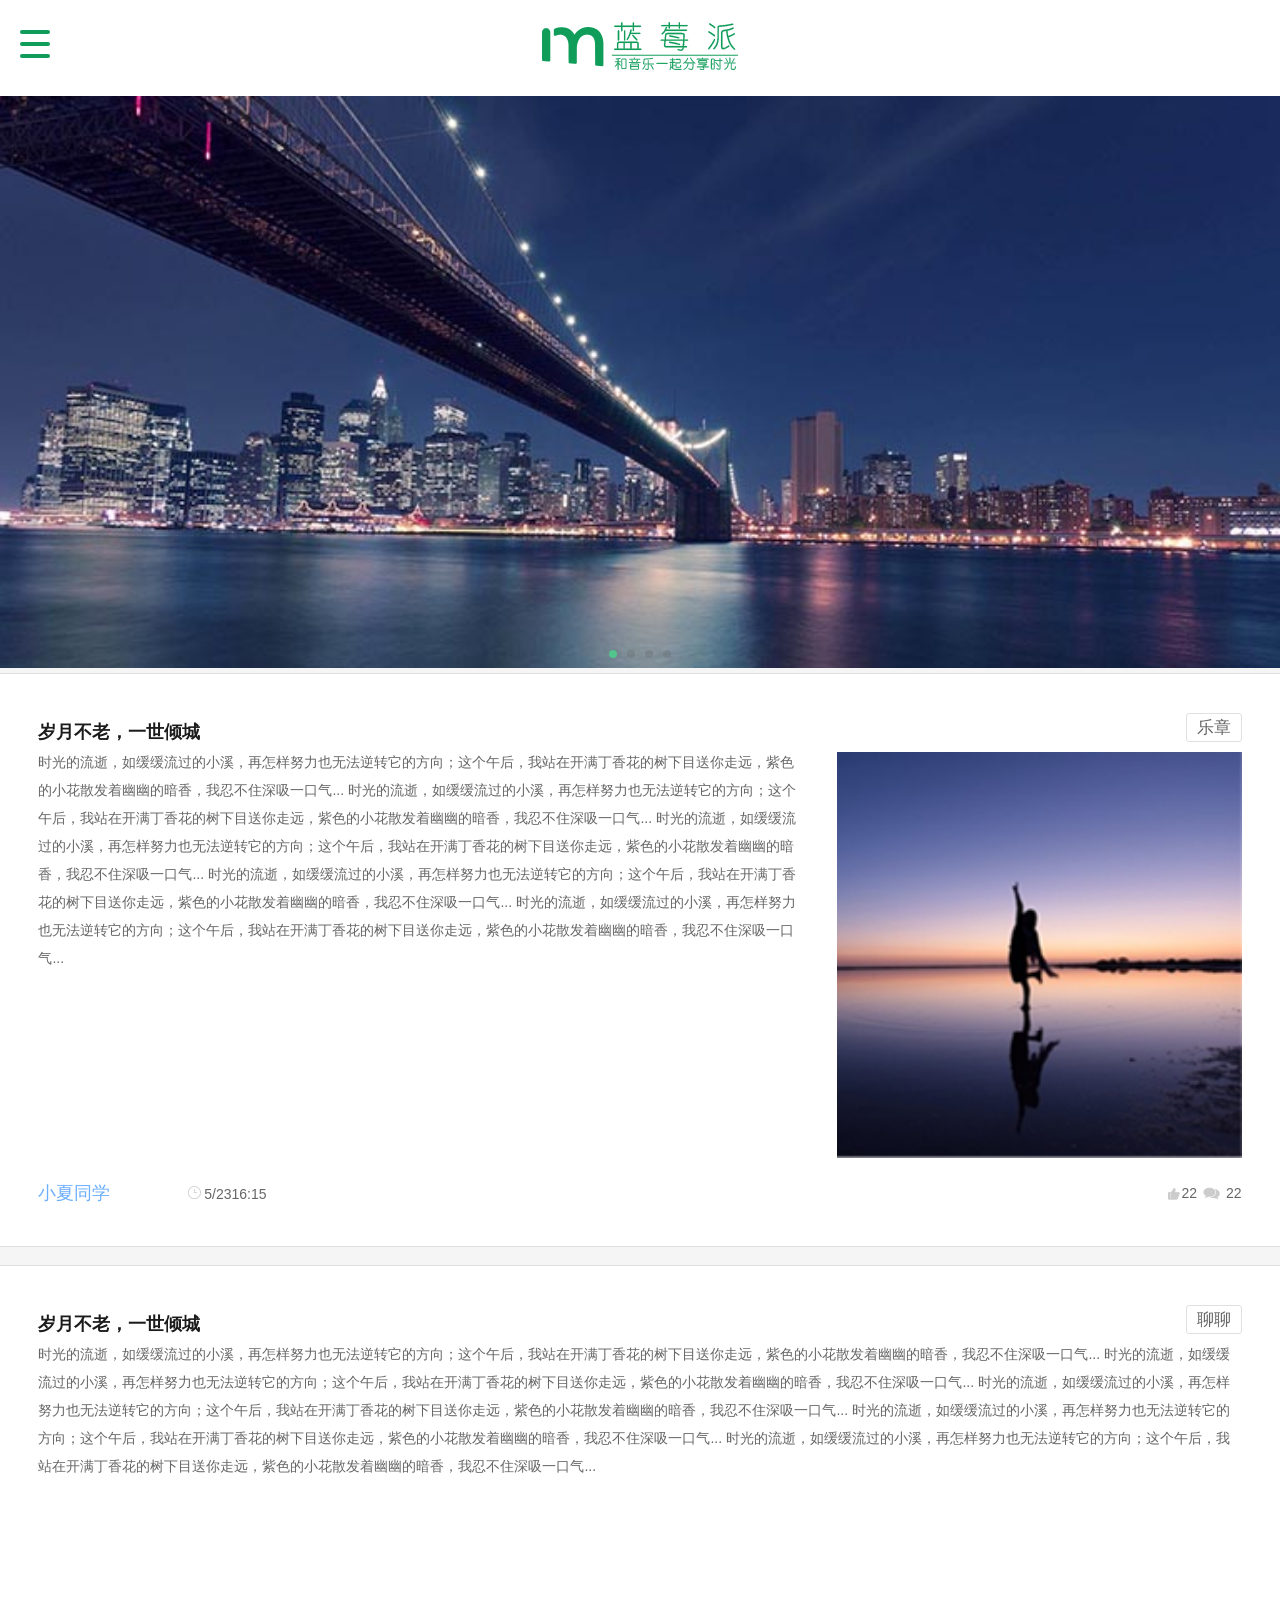
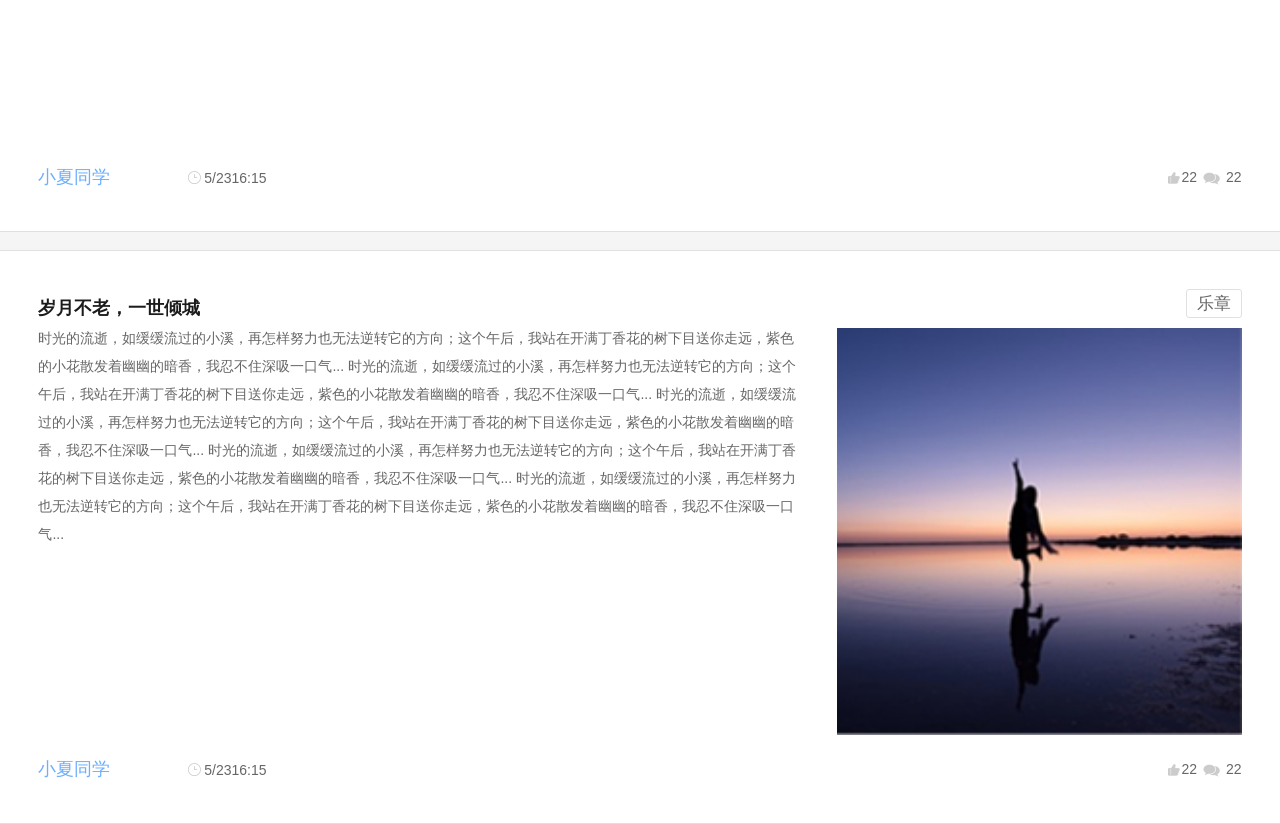
==== commit 43521c7e: "8.16 8.16" ====
--- a/index.html
+++ b/index.html
@@ -48,6 +48,7 @@
     <link rel="stylesheet" href="style/tsdetail.css">
     <link rel="stylesheet" href="style/login.css">
     <link rel="stylesheet" href="style/register.css">
+    <link rel="stylesheet" href="style/travelNote.css">
 </head>
 <body ng-app="app1">
     <div ng-view>
--- a/style/tsdetail.css
+++ b/style/tsdetail.css
@@ -522,7 +522,7 @@
 .secreply{
     width: 100%;
     background-color: #fafafa;
-    border-bottom:1px solid #e6e6e6;
+    border-top:1px solid #e6e6e6;
 }
 .sr-cont{
     margin:0 5%;
--- a/style/register.css
+++ b/style/register.css
@@ -45,7 +45,3 @@
     border-bottom-left-radius: 4px;
     border-bottom-right-radius: 4px;
 }
-
-body{
-    max-width: 860px;
-}
--- a/style/travelNote.css
+++ b/style/travelNote.css
@@ -0,0 +1,220 @@
+/*顶部的音乐板块样式*/
+.music{
+    width: 100%;
+    border-top:1px solid #e0e0e0;
+    background-color: #fff;
+}
+.paint{
+    margin:4% 0 2% 3%;
+    width: 40%;
+}
+.musicinfo{
+    display: inline-block;
+    margin-right: 1%;
+    margin-top: 4%;
+    width: 52%;
+    float: right;
+}
+.musicinfo h2{
+    margin:1% 0 2% 0;
+    font-size: 150%;
+    color: #000;
+    letter-spacing: 1px;
+    font-weight: normal;
+}
+.musicinfo .playnum{
+    margin-bottom: 1%;
+}
+.musicinfo .playnum span{
+    display: inline-block;
+    font-size: 110%;
+    color: #666666;
+    vertical-align: middle;
+}
+.musicinfo .playnum i{
+    background: url(../image/travelnote/eartag.png) center no-repeat;
+    display: inline-block;
+    background-size: cover;
+    padding:3.0% 2.8%;
+    margin-left: 2%;
+    vertical-align: middle;
+}
+.musicinfo .publisher{
+    display: inline-block;
+    color: #4bbef9;
+    font-size: 110%;
+    margin-top: 1%;
+}
+.playbtn{
+    background: url(../image/travelnote/playoff.png) 0 center  no-repeat;
+    background-size: 20%;
+    padding:10% 10%;
+    margin-top: 10%;
+    margin-left: 0;
+}
+.playbtn.on{
+    background: url(../image/travelnote/playon.png) 0 center  no-repeat;
+    background-size: 20%;
+}
+.musictext{
+    margin-left:3%;
+    padding-bottom: 4%;
+    font-size: 110%;
+    line-height: 1.4;
+}
+/*顶部的音乐板块样式结束*/
+/*游记板块样式*/
+.travel{
+    margin-top:3%;
+    background-color: #fff;
+    width: 100%;
+}
+.travel-head{
+    border-bottom: 1px solid #e0e0e0;
+}
+.travel-head h3{
+    font-size: 125%;
+    font-weight: normal;
+    margin:0 3%;
+    padding-top:3% ;
+    padding-bottom: 2%;
+}
+.travel-head .head-bottom{
+    margin-left: 3%;
+    padding-bottom: 3%;
+    overflow: hidden;
+}
+.head-bottom span{
+    color: #999999;
+    vertical-align: middle;
+}
+.head-bottom .jiaohu{
+    display: inline-block;
+    text-align: right;
+    float: right;
+    width: 25%;
+    margin-right: 3%;
+}
+.jiaohu i{
+    vertical-align: middle;
+}
+.jiaohu .icon-read{
+    background:url(../image/travelnote/chakan.png) center no-repeat;
+    background-size: cover;
+    display: inline-block;
+    vertical-align: middle;
+    padding:7% 10%;
+    margin:0 2%;
+}
+.jiaohu .icon-comment{
+    background:url(../image/travelnote/pinglun_05.png) center no-repeat;
+    background-size: cover;
+    display: inline-block;
+    vertical-align: middle;
+    padding:8% 11%;
+    margin:0 2%;
+}
+.article span{
+    display: inline-block;
+    margin:0 3%;
+}
+.article img{
+    width: 100%;
+}
+.labels{
+    margin: 0 3%;
+    padding:1% 0;
+}
+.labels i{
+    background: url(../image/travelnote/bloglabels.png) center no-repeat;
+    background-size: 100%;
+    padding:3% 2%;
+    vertical-align: middle;
+    display: inline-block;
+    margin-right: 0.5%;
+}
+.labels span{
+    display: inline-block;
+    padding:0.5% 2%;
+    font-size: 90%;
+    color: #fff;
+    background-color: #999999;
+    border-radius: 20px;
+    margin-right: 1.5%;
+}
+.zanIcon{
+    display: block;
+    
+    margin:0 auto;
+    background: url(../image/travelnote/mobile_32.png) center no-repeat;
+    background-size:28%;
+    padding: 20% 10%;
+}
+/*游记板块样式结束*/
+/*广告banner样式*/
+.adimg{
+    background-color: #fff;
+    padding-top: 2%;
+    padding-bottom: 2%;
+    margin-bottom: 2%;
+}
+.adimg img{
+    width: 94%;
+    margin:0 3%;
+}
+.zan-head{
+    text-align: left;
+}
+.zan-head span{
+    display: inline-block;
+    margin-left: 2%;
+    padding:1.5% 0;
+    font-size: 110%;
+    vertical-align: middle;
+}
+.zan-head i{
+    padding:0.1% 0.8%;
+    margin-left: 3.5%;
+    background-color: #f68344;
+    vertical-align: middle;
+}
+.region{
+    width: 100%;
+    position: relative;
+}
+.region .wrapper{
+    width: 100%;
+    height: 100%;
+    overflow: hidden;
+    display: inline-block;
+}
+.zan-list{
+    display: inline-block;
+    min-width: 360px;
+    white-space: nowrap;
+    -webkit-touch-callout:none;
+    user-select: none;
+    margin-top: 3%;
+}
+.zan-list li{
+    padding-left: 2%;
+    display: inline-block;
+}
+.zan-list li img{
+    width: 100%;
+}
+.zan-list li p{
+    width: 100%;
+    text-align: center;
+    margin-top: 0.5%;
+    color: #666666;
+}
+.zjcomment{
+    background-color: #fff;
+}
+.article{
+    padding-bottom: 8%;
+}
+.otherpub.hotrecommend{
+    margin-top: 0;
+}
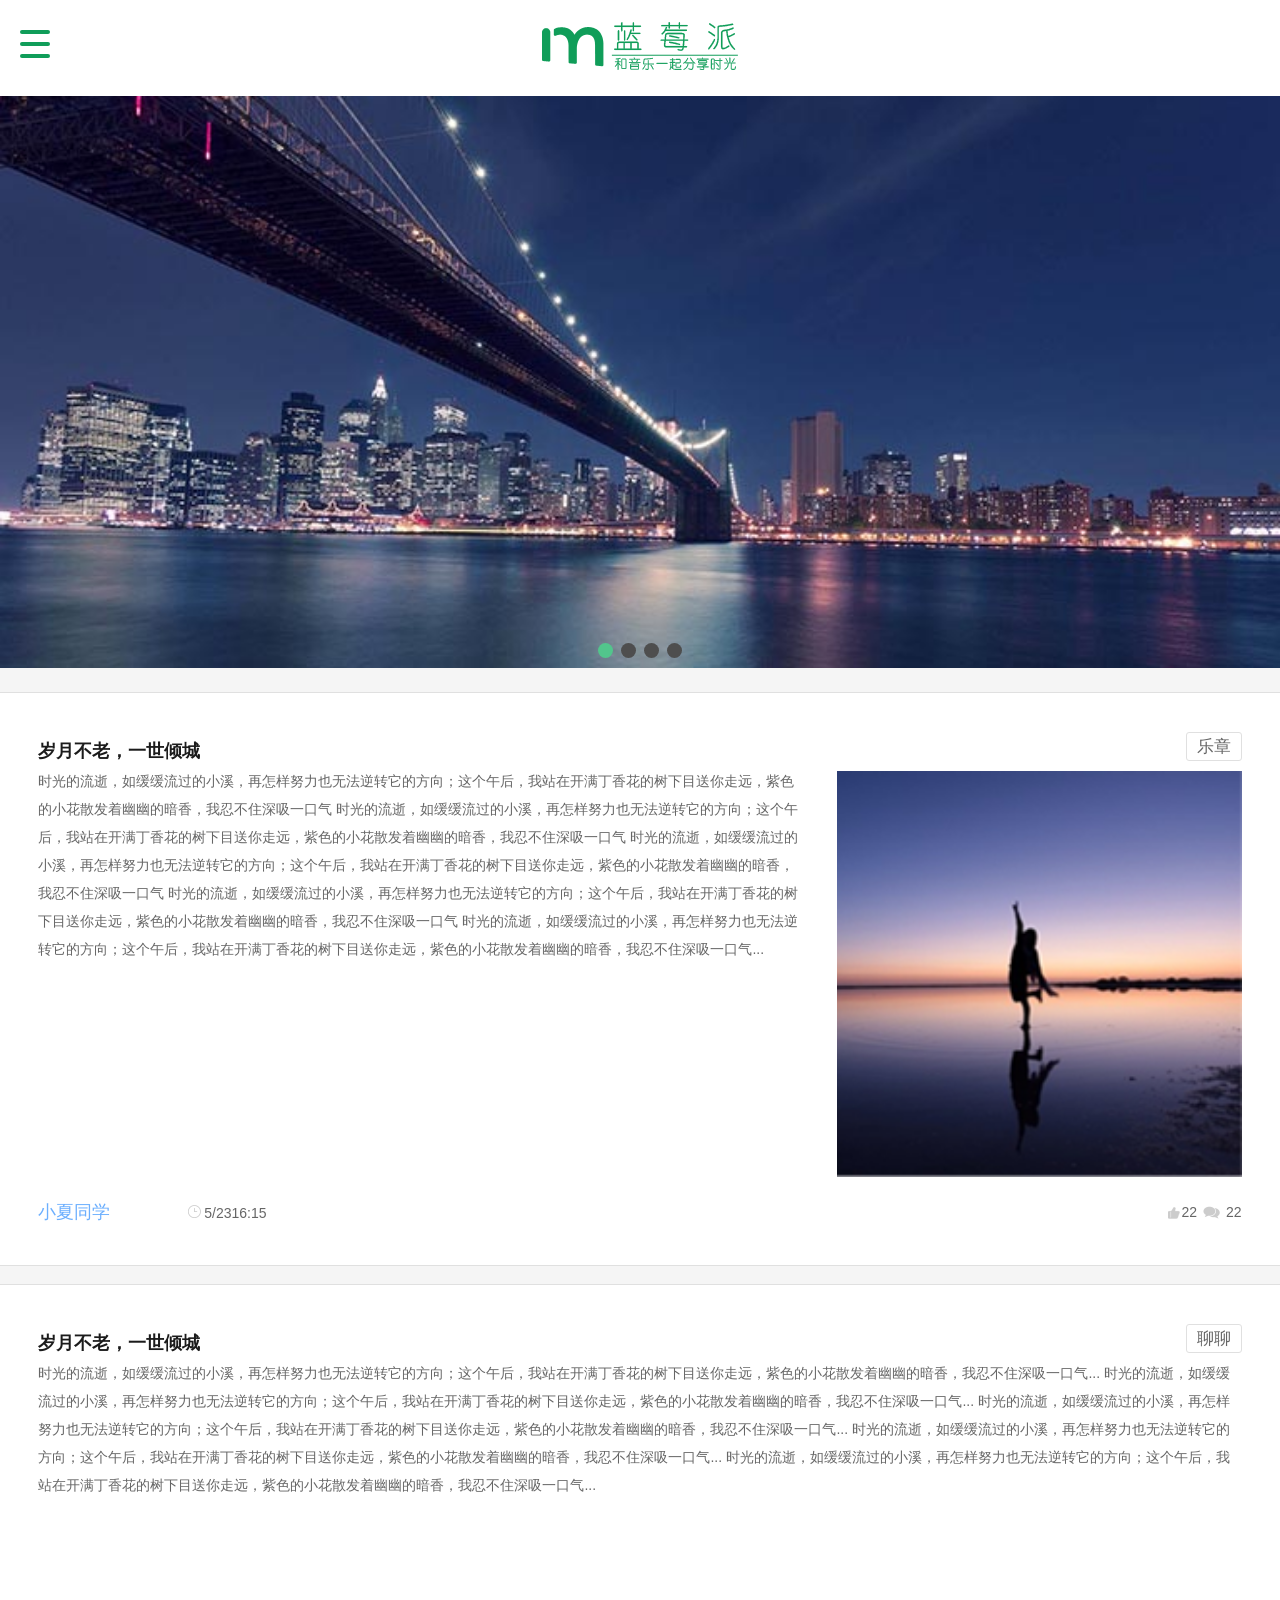
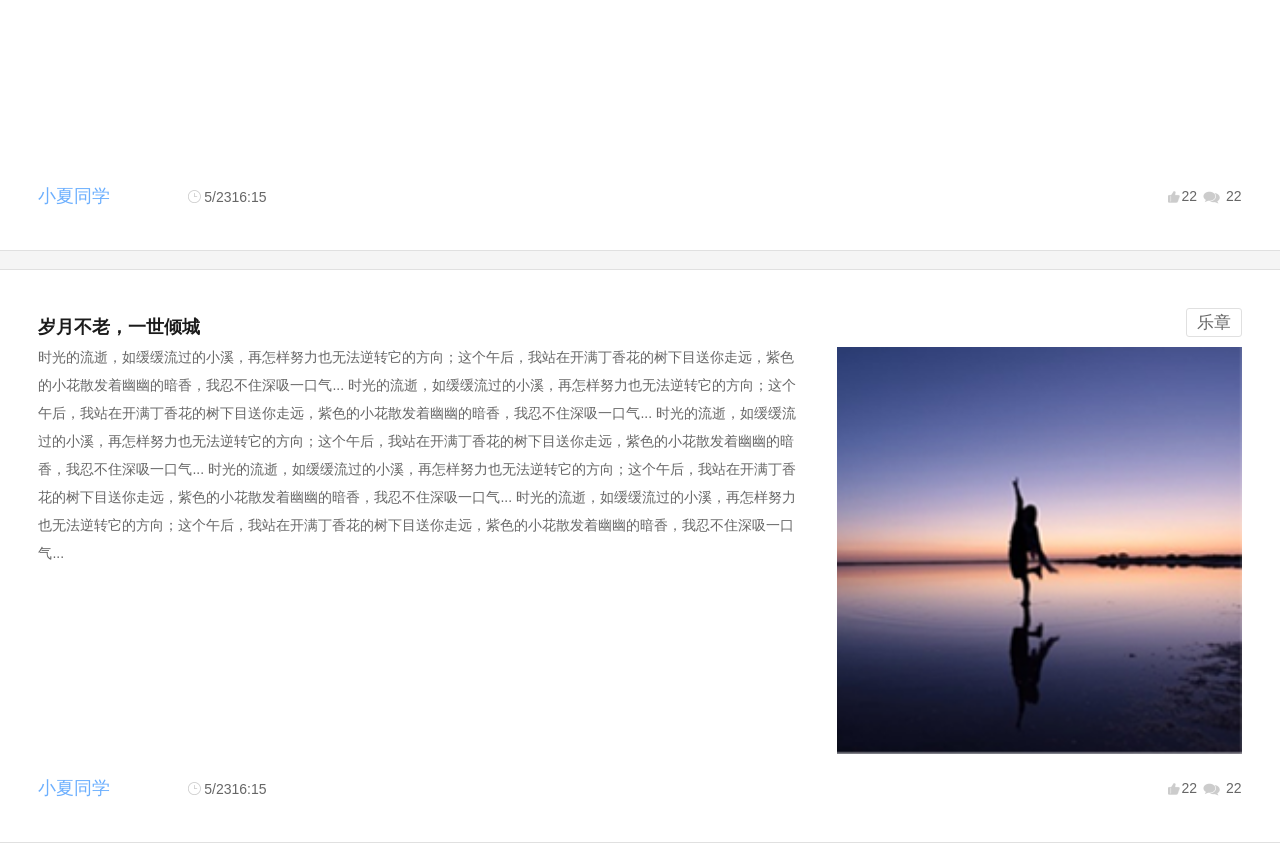
==== commit 29e31fc5: "8.19 8.19" ====
--- a/index.html
+++ b/index.html
@@ -6,6 +6,7 @@
     <meta name="format-detection" content="telephone=no">
     <meta name="format-detection" content="email=no">
     <title>蓝莓派,跟音乐一起分享时光</title>
+    <!-- 引入库-->
     <script src="script/libs/iscroll-lite.js"></script>
     <script src="script/libs/angular.min.js"></script>
     <script src="script/libs/angular-route.min.js"></script>
@@ -13,42 +14,55 @@
     <script src="script/libs/jquery-2.1.1.min.js"></script>
     <script src="script/libs/fastclick.js"></script>
     <script src="script/libs/swiper-3.3.1.jquery.min.js"></script>
+
+    <!-- 主模块配置-->
     <script src="script/app.js"></script>
 
+    <!-- 公共服务-->
     <script src="script/services/scrollservice.js"></script>
-    <script src="script/services/commonDetailsPageService.js"></script>
+    <script src="script/services/imgiscrollser.js"></script>
+    <script src="script/services/contWH.js"></script>
+    <script src="script/services/picPreview.js"></script>
 
+    <!-- 控制器-->
     <script src="script/controllers/tsCtrl.js"></script>
     <script src="script/controllers/llCtrl.js"></script>
     <script src="script/controllers/sqCtrl.js"></script>
     <script src="script/controllers/lmjCtrl.js"></script>
     <script src="script/controllers/indexCtrl.js"></script>
     <script src="script/controllers/personCenter.js"></script>
-    <script src="script/controllers/movementCtrl.js"></script>
-    <script src="script/controllers/interestingCtrl.js"></script>
-    <script src="script/controllers/travelNoteCtrl.js"></script>
+    <script src="script/controllers/commonDetailsCtrl.js"></script>
     <script src="script/controllers/jamDetailsCtrl.js"></script>
     <script src="script/controllers/tsdCtrl.js"></script>
+    <script src="script/controllers/login.js"></script>
+    <script src="script/controllers/register.js"></script>
+    <script src="script/controllers/personSet.js"></script>
+
+    <!-- 路由-->
     <script src="script/routes/route.js"></script>
-    <script src="script/controllers/login.js"></script>
+
+    <!-- 指令-->
     <script src="script/directives/directivetck.js"></script>
     <script src="script/directives/navdirective.js"></script>
-    <script src="script/controllers/register.js"></script>
+    <script src="script/directives/ngRepeatFinished.js"></script>
 
+    <!-- 公共样式文件-->
     <link rel="stylesheet" href="style/init.css">
+    <link rel="stylesheet" href="style/swiper-3.3.1.min.css">
     <link rel="stylesheet" href="style/ng-animation.css">
     <link rel="stylesheet" href="style/commonHeader.css"/>
     <link rel="stylesheet" href="style/commonHeader2.css"/>
+
+    <!-- 页面样式文件-->
     <link rel="stylesheet" href="style/index.css"/>
     <link rel="stylesheet" href="style/mobile-card.css"/>
-    <link rel="stylesheet" href="style/swiper-3.3.1.min.css">
     <link rel="stylesheet" href="style/personCenter.css">
-    <link rel="stylesheet" href="style/commonDetailsPage.css"/>
+    <link rel="stylesheet" href="style/travelNote.css">
+    <link rel="stylesheet" href="style/tsdetail.css">
     <link rel="stylesheet" href="style/jamDetails.css"/>
-    <link rel="stylesheet" href="style/tsdetail.css">
     <link rel="stylesheet" href="style/login.css">
     <link rel="stylesheet" href="style/register.css">
-    <link rel="stylesheet" href="style/travelNote.css">
+    <link rel="stylesheet" href="style/personSet.css">
 </head>
 <body ng-app="app1">
     <div ng-view>
--- a/style/init.css
+++ b/style/init.css
@@ -96,9 +96,11 @@
 }
 .fl{
     float:left;
+    display:inline;
 }
 .fr{
     float:right;
+    display:inline;
 }
 .in-bl{
     display:inline-block;
--- a/style/commonHeader.css
+++ b/style/commonHeader.css
@@ -50,13 +50,6 @@
     /*position: relative;*/
     /*top:-40px;*/
 }
-.menu-btn{
-    transition:transform 1s linear;
-    width:28px;
-}
-.menu-btn:active{
-    transform: rotate(180deg);
-}
 .menu-btn i{
     width:30px;
     height:4px;
--- a/style/commonHeader2.css
+++ b/style/commonHeader2.css
@@ -31,11 +31,4 @@
     .header2 #logo img{
         vertical-align: -25px;
     }
-}
-.menu-btn{
-    transition:transform 1s linear;
-    width:28px;
-}
-.menu-btn:active{
-    transform: rotate(180deg);
 }
--- a/style/mobile-card.css
+++ b/style/mobile-card.css
@@ -36,6 +36,7 @@
             display: inline-block;
             font-size: 120%;
             height: 96%;
+            line-height:68px;
             padding: 0 22%;
             border-bottom: 3px solid transparent;
             vertical-align: middle;
--- a/style/personCenter.css
+++ b/style/personCenter.css
@@ -6,7 +6,7 @@
     margin-right: 20px;
 }
 .p_set{
-    position: fixed;
+    float: right;
     top: 0;
     right: 0;
     z-index: 999;
--- a/style/travelNote.css
+++ b/style/travelNote.css
@@ -202,6 +202,7 @@
 }
 .zan-list li img{
     width: 100%;
+    border-radius: 50%;
 }
 .zan-list li p{
     width: 100%;
--- a/style/tsdetail.css
+++ b/style/tsdetail.css
@@ -191,7 +191,7 @@
 /*评论发布的样式*/
 .zjcomment{
     width:100%;
-    min-height: 200px;
+    min-height: 100px;
     overflow: hidden;
 }
 .zjcomment textarea{
--- a/style/jamDetails.css
+++ b/style/jamDetails.css
@@ -9,114 +9,57 @@
 }
 
 /*正文内容 start*/
-.lamDetails-container .common-deatails{
-    /*width:100%;*/
-    /*/!*height:900px;*!/*/
-    /*background:#f5f5f5;*/
-    /*float:left;*/
-    /*width:870px;*/
-}
-.lamDetails-container .common-deatails .artical-module{
-    /*float:left;*/
-    /*width:810px;*/
+
+ .artical-module{
     background:#fff;
-    /*padding:30px;*/
-    /*border-radius:5px;*/
     margin-bottom:20px;
 }
-.lamDetails-container .common-deatails .artical-cont{
-    position:relative;
-}
-.lamDetails-container .common-deatails .artical-cont .yj-artical{
-    /*height:75px;*/
-    padding:10px;
-}
-.lamDetails-container .common-deatails .artical-cont .yj-artical h3{
-    /*text-align: center;*/
+.artical-cont{
+    position:relative;
+}
+.artical-cont .yj-artical{
+    padding:3%;
+}
+ .artical-cont .yj-artical h3{
     font-size:1.28em;
     font-weight:700;
 }
-.lamDetails-container .common-deatails .artical-cont .yj-artical .yj-artical-info{
+ .artical-cont .yj-artical .yj-artical-info{
     line-height:30px;
 }
-/*.lamDetails-container .common-deatails .artical-cont .yj-artical .yj-artical-info .eye-wechat{*/
-/*float:left;*/
-/*}*/
-/*.lamDetails-container .common-deatails .artical-cont .yj-artical .yj-artical-info .eye-wechat span{*/
-/*float:left;*/
-/*margin-right:43px;*/
-/*text-indent:23px;*/
-/*color:#999;*/
-/*position:relative;*/
-/*}*/
-/*.lamDetails-container .common-deatails .artical-cont .yj-artical .yj-artical-info .eye-wechat span#eye_num::before{*/
-/*content:"";*/
-/*display:block;*/
-/*width:23px;*/
-/*height:14px;*/
-/*position:absolute;*/
-/*top:19px;*/
-/*left:0;*/
-/*background:url(../indexImg/eye_03.png) no-repeat center center;*/
-/*}*/
-/*.lamDetails-container .common-deatails .artical-cont .yj-artical .yj-artical-info .eye-wechat span#wei_chat-num::before{*/
-/*content:"";*/
-/*display:block;*/
-/*width:23px;*/
-/*height:14px;*/
-/*position:absolute;*/
-/*top:19px;*/
-/*left:0;*/
-/*background:url(../indexImg/gray-wechat.png) no-repeat center center;*/
-/*}*/
-.lamDetails-container .common-deatails .artical-cont .yj-artical .yj-artical-info .create-time{
-    /*float:right;*/
-    color:#999;
-    /*width:180px;*/
-    /*margin:0 auto;*/
-}
-
-
-/*文章具体内容*/
-/*.artical-module{*/
-    /*box-shadow: 0 5px 10px rgba(0,0,0,0.1);*/
-/*}*/
-.artical-cont-details .blog-details{
-    width:100%;
-}
-.artical-cont-details .blog-details p{
+.blog-details p{
     font-size:14px;
     line-height:25px;
     letter-spacing:2px;
     color:#666;
 }
-.artical-cont-details .blog-details p img.blog-pic{
+ .blog-details p img.blog-pic{
     display: block;
     width: 100%;
-    /* margin-top: 20px; */
-}
-.artical-cont-details .blog-details .blog-labels{
+}
+.blog-details .blog-labels{
     margin-top:20px;
-    position:relative;
-}
-.artical-cont-details .blog-details .blog-labels::before{
+    margin-left:6%;
+    position:relative;
+}
+.blog-details .blog-labels::before{
     content:"";
     display:block;
     width:23px;
     height:14px;
     position:absolute;
-    top: 4px;
-    left: -4px;
-    background:url(../indexImg/labelIcon_03.png) no-repeat center center;
-}
-.artical-cont-details .blog-details  .blog-labels span{
+    top: 3px;
+    left: -4%;
+    background:url(../image/indeximg/commonImg/labelIcon_03.png) no-repeat center center;
+}
+ .blog-details  .blog-labels span{
     color:#fff;
     display:inline-block;
     background:#999;
     text-align:center;
-    padding:0 10px;
+    padding:0.5% 2%;
     border-radius:20px;
-    margin-left:10px;
+    margin-left:5px;
     font-size:12px;
 }
 .artical-cont-details .blog-details .endIcon{
@@ -124,41 +67,19 @@
     text-align:center;
 }
 .artical-cont-details .blog-details .endIcon img{
-    /*width:56px;*/
-    /*height:84px;*/
     margin-top: 42px;
 }
 .artical-cont-details .blog-details span#label_travel{
-    margin-left:22px;
+    margin-left:35px;
 }
 
 /*小组介绍*/
 .group-intro{
-    padding:10px;
-}
-/*小组简介 start*/
+    padding:3%;
+}
 .group-summary{
-    font-size:16px;
-    /*margin-top:30px;*/
-    color:#494949;
-    font-weight:700;
-}
-.group-summary-cont{
-    font-size:14px;
-    margin-top:7px;
-    line-height:22px;
-    color:#666;
-}
-/*小组简介 end*/
-.report{
-    display:block;
-    position:absolute;
-    bottom:20px;
-    right:30px;
-    color:#999;
-}
-.report{
-    cursor:pointer;
+    font-size:1.2em;
+    font-weight:500;
 }
 /*正文内容 end*/
 
@@ -166,7 +87,7 @@
 .join-group-title{
     font-size: 1.2em;
     font-weight: 500;
-    text-indent: 1.1em;
+    margin:0 5%;
     line-height: 40px;
     position: relative;
 }
@@ -176,31 +97,23 @@
     width: 5px;
     height: 20px;
     position: absolute;
-    top: 10px;
-    left: 10px;
+    top: 11px;
+    left: -2%;
     background: #f68344;
 }
-form#joinin_group_form{
-    /*margin-top:21px;*/
-}
 #input_blog_title{
-    width:100%;
-    height:40px;
-    border:1px solid #e6e6e6;
-    background:#f8f8f8;
-    text-indent:0.5em;
-    font-size:14px;
+    width: 100%;
+    height: 40px;
+    border: 1px solid #e6e6e6;
+    background: #f8f8f8;
+    text-indent: 3%;
+    font-size: 14px;
 }
 
 #blog-editer{
-    /*width: 812px;*/
-    /*overflow: hidden;*/
     height: 200px;
     position:relative;
     font-family: "Microsoft YaHei", Arial, Helvetica, sans-serif;
-}
-.Editor-editor{
-    outline:0;
 }
 .group-introduce-input{
     outline: 0;
@@ -211,7 +124,7 @@
     width: 99.3%;
     overflow: auto;
     resize: none;
-    text-indent:0.5em;
+    text-indent:2.4%;
     font-size:14px;
     line-height:32px;
     height:200px;
@@ -225,7 +138,7 @@
     color: #b9b9b9;
     position: relative;
 }
-.labelBox::after{
+.labelBox::before{
     content: "";
     display: block;
     width: 23px;
@@ -235,15 +148,8 @@
     left: 10px;
     background:url(../image/indeximg/commonImg/labelIcon_03.png) no-repeat center center;
 }
-.clearFixBlog::after{
-    content:"";
-    display:block;
-    clear:both;
-}
-
 .ipva{
-    margin-left:8px;
-    margin-bottom:0;
+    margin:0 0 0 8px;
     border: none;
     float: left;
     display: block;
@@ -254,7 +160,6 @@
     line-height: 40px;
     font-size: 14px;
     color:#000;
-    font-family: 微软雅黑;
 }
 
 .i_inp{
@@ -271,60 +176,6 @@
     border-right: 1px solid #e6e6e6;
     border-top: none;
     border-bottom: none;
-}
-/*.upload-music .upload-music-title{*/
-/*font-size:16px;*/
-/*color:#333;*/
-/*margin-right:20px;*/
-/*}*/
-/*.upload-music .upload-music-tips{*/
-/*color:#109d59;*/
-/*font-size:12px;*/
-/*margin-right:40px;*/
-/*}*/
-.upload-music i{
-    display:inline-block;
-    width:40px;
-    height:36px;
-    line-height:30px;
-    text-align:center;
-    color:#999;
-    font-size: 14px;
-    margin-left:30px;
-    position:relative;
-}
-.upload-music i:hover{
-    cursor:pointer;
-}
-.upload-music #musicBtn::before,
-.upload-music #picBtn::before{
-    content: "";
-    display: block;
-    width: 23px;
-    height: 14px;
-    position: absolute;
-    top: 8px;
-    left: -20px;
-}
-.upload-music #musicBtn::before{
-    left: -17px;
-    background:url(../indexImg/onload_03.png) no-repeat center center;
-}
-.upload-music #picBtn::before{
-    background:url(../indexImg/onload_05.png) no-repeat center center;
-}
-.upload-music #fileTypeTips{
-    font-style: normal;
-    color:#40bc83;
-    font-size:12px;
-    display:none;
-}
-.upload-music input.input-of-btn{
-    position: absolute;
-    width: 160px;
-    top: 5px;
-    left: 302px;
-    visibility: hidden;
 }
 .upload-music .music-name{
     position: absolute;
@@ -344,466 +195,9 @@
     color: #fff;
     border: none;
     transition: background 0.4s;
-}
-.submitBtn #publicBlog:hover{
-    background: #e3753f;
-    cursor: pointer;
+    font-size:1em;
 }
 /*加入小组 end*/
-
-/*相关阅读 start*/
-.artical-cont-details .related-read{
-    width:100%;
-}
-.artical-cont-details .related-read .related-read-title{
-    border-bottom:1px solid #e0e0e0;
-    padding:10px 0;
-}
-.artical-cont-details .related-read .related-read-title a{
-    color:#4d4d4d;
-    font-size:16px;
-    line-height:16px;
-}
-.artical-cont-details .related-read .related-read-cont{
-    width:100%;
-    padding:10px 0;
-}
-.artical-cont-details .related-read .related-read-cont .related-read-cont-show{
-    width: 389px;
-    height: 170px;
-    float: left;
-    margin-bottom:20px;
-}
-.artical-cont-details .related-read .related-read-cont .related-read-cont-show a{
-    display:block;
-}
-.artical-cont-details .related-read .related-read-cont .related-read-cont-show:nth-child(1){
-    margin-right:30px;
-}
-.artical-cont-details .related-read .related-read-cont .related-read-cont-show:nth-child(3){
-    margin-right:30px;
-}
-.artical-cont-details .related-read .related-read-cont .related-read-cont-show img.related-read-pic{
-    width:100%;
-    height:130px;
-    display:block;
-}
-.artical-cont-details .related-read .related-read-cont .related-read-cont-show p.related-read-summary{
-    line-height:40px;
-}
-
-.artical-cont-details .related-read .related-read-share{
-    border-bottom:1px solid #e0e0e0;
-    padding:20px 5px;
-}
-.artical-cont-details .related-read .related-read-share .share-left{
-    float:left;
-}
-.artical-cont-details .related-read .related-read-share .share-left a{
-    display:inline-block;
-    margin-right:5px;
-}
-.artical-cont-details .related-read .related-read-share .share-left span{
-    line-height:30px;
-    color:#999;
-    text-indent:2px;
-}
-.artical-cont-details .related-read .related-read-share .share-right{
-    float:right;
-    position:relative;
-}
-.artical-cont-details .related-read .related-read-share .share-right a{
-    display:inline-block;
-    padding:7px 12px;
-    text-align:center;
-    border:1px solid #9da09e;
-    border-radius:20px;
-    background:#fff;
-    margin-right:10px;
-    color:#999;
-}
-.artical-cont-details .related-read .related-read-share .share-right a:nth-child(1){
-    background:#e5f2f5;
-    border:1px solid #e5f2f5;
-    color:#14abd1;
-    /*padding:5px 8px;*/
-}
-.artical-cont-details .related-read .related-read-share .share-right .report{
-    position:absolute;
-    bottom:-30px;
-    right:11px;
-    display:inline-block;
-    padding:0;
-    text-align:center;
-    border:none;
-    border-radius:0;
-    background:#fff;
-    margin:0;
-}
-.artical-cont-details .related-read .related-read-share .share-right img{
-    vertical-align: -3px;
-}
-/*相关阅读 end*/
-
-/*互动评论区 start*/
-.artical-cont-details  .blog-comment .who-zan{
-    width:100%;
-    line-height:50px;
-    /*background:darkcyan;*/
-    overflow:hidden;
-}
-.artical-cont-details  .blog-comment .who-zan h4{
-    text-indent:10px;
-    margin-bottom:10px;
-    position:relative;
-}
-.artical-cont-details  .blog-comment .who-zan h4::before{
-    content: "";
-    width: 4px;
-    height: 35%;
-    background: #f68344;
-    position: absolute;
-    top: 16px;
-    left: 0;
-}
-.artical-cont-details  .blog-comment .who-zan .who-zan-people{
-    width:50px;
-    float:left;
-    margin-right:20px;
-}
-.artical-cont-details  .blog-comment .who-zan .who-zan-people img{
-    width:50px;
-    height:50px;
-    border-radius:50%;
-    display:block;
-}
-.artical-cont-details  .blog-comment .who-zan .who-zan-people span{
-    line-height:30px;
-    text-align:center;
-    display:block;
-    color:#747474;
-}
-.artical-cont-details  .blog-comment .theme-pic{
-    width:100%;
-    margin:40px 0;
-}
-
-/*评论和回复模块 start*/
-.ts-cardfoot-icon{
-    position:relative;
-}
-.ts-cardicon1{
-    display: block;
-    width: 23px;
-    height: 14px;
-    position: absolute;
-    top: 2px;
-    left: 41px;
-    background:url(../indexImg/gray-wechat.png) no-repeat center center;
-    cursor:pointer;
-}
-.ts-cardicon2{
-    display: block;
-    width: 23px;
-    height: 14px;
-    position: absolute;
-    top: 1px;
-    left: 3px;
-    background:url(../image/listenSpeak/spriteicon.png) 0 -73px no-repeat;
-    cursor:pointer;
-}
-.ts-popcomment{
-    width: 100%;
-    border-bottom: 1px solid #e4e4e4;
-    position: relative;
-}
-/*.ts-popcomment .ts-popcomicon{*/
-/*display: inline-block;*/
-/*width: 50px;*/
-/*height: 50px;*/
-/*overflow: hidden;*/
-/*border-radius: 50%;*/
-/*margin-top: 25px;*/
-/*margin-left: 30px;*/
-/*}*/
-/*.ts-popcomment .ts-popcomicon img{*/
-/*width: 50px;*/
-/*margin: 0;*/
-/*}*/
-/*.ts-popcomment .ts-comcont{*/
-/*display: inline-block;*/
-/*vertical-align: top;*/
-/*margin-top: 25px;*/
-/*margin-bottom: 40px;*/
-
-/*}*/
-/*.ts-popcomment .ts-cardfoot-icon{*/
-/*top: 20px;*/
-/*right: 10px;*/
-/*}*/
-/*.ts-popcomment .ts-comcont>b{*/
-/*font-size:14px;*/
-/*padding:0 10px;*/
-/*color: #333333;*/
-/*}*/
-/*.ts-popcomment .ts-comcont>i{*/
-/*font-size: 12px;*/
-/*color: #999999;*/
-/*}*/
-/*.ts-popcomment .ts-comcont p{*/
-/*font-size: 14px;*/
-/*color: #0b0b0b;*/
-/*margin: 5px 0 0 10px;*/
-/*line-height: 22px;*/
-/*}*/
-/*.ts-popreplay{*/
-/*background-color: #fafafa;*/
-/*border: 1px solid #e4e4e4;*/
-/*padding-bottom: 40px;*/
-/*border-top: none;*/
-/*position: relative;*/
-/*height: 68px;*/
-/*}*/
-/*.ts-popreplay::before{*/
-/*content: "";*/
-/*display: block;*/
-/*border-width: 14px 9px;*/
-/*border-style: solid;*/
-/*position: absolute;*/
-/*border-color: transparent transparent #e8e8e8 transparent;*/
-/*right: 85px;*/
-/*top:-28px;*/
-/*}*/
-/*.ts-popreplay .tspop-tri{*/
-/*content: "";*/
-/*display: block;*/
-/*border-width: 12px 6px;*/
-/*border-style: solid;*/
-/*position: absolute;*/
-/*border-color: transparent transparent #fafafa transparent;*/
-/*right: 88px;*/
-/*top:-24px;*/
-/*}*/
-/*.ts-popreplay .ts-replaycont{*/
-/*margin-top: 15px;*/
-/*width: 670px;*/
-/*text-align: center;*/
-/*float: right;*/
-/*}*/
-/*.ts-popreplay .ts-replaycont input{*/
-/*display: inline-block;*/
-/*width: 550px;*/
-/*line-height: 34px;*/
-/*border: 1px solid #e6e6e6;*/
-/*}*/
-/*.ts-popreplay .ts-replaycont a{*/
-/*display: inline-block;*/
-/*width: 80px;*/
-/*height: 36px;*/
-/*background-color: #f68344;*/
-/*font-size: 16px;*/
-/*text-align: center;*/
-/*line-height: 36px;*/
-/*border-radius: 5px;*/
-/*color: #fff;*/
-/*margin-left: 8px;*/
-/*vertical-align:middle;*/
-/*}*/
-/*.ts-popreplay i{*/
-/*position: absolute;*/
-/*bottom: 15px;*/
-/*right: 50px;*/
-/*width: 10px;*/
-/*height: 6px;*/
-/*background: url(../image/listenSpeak/dropup.png) no-repeat center;*/
-/*cursor:pointer;*/
-/*}*/
-/*.ts-cardfoot-icon{*/
-/*position: absolute;*/
-/*bottom: 10px;*/
-/*right: 10px;*/
-/*}*/
-/*.ts-cardfoot-icon i{*/
-/*padding: 5px;*/
-/*color: #ccc;*/
-/*margin-left:15px;*/
-/*}*/
-
-/*评论处的样式*/
-.gs-comment{
-    width: 100%;
-}
-.gs-comment .gs-comtitle{
-    width: 100%;
-    height: 36px;
-    line-height: 36px;
-    border-bottom: 1px solid #e6e6e6;
-
-}
-.gs-comcont .gs-comtitle .topic-num{
-    float:left;
-}
-.gs-comcont .gs-comtitle .topic-sort{
-    float:right;
-}
-.gs-comment .gs-comtitle span,.gs-comment .gs-comtitle i{
-    font-size:18px;
-    font-family: "Microsoft YaHei", Arial, Helvetica, light sans-serif;
-    color:#333;
-}
-.gs-comment .gs-comwhole{
-    width: 100%;
-    height: 166px;
-    border-bottom: 1px solid #e6e6e6;
-}
-
-.gs-comwhole .gs-comicon img{
-    width: 50px;
-    height: 50px;
-    margin:25px 5px 0 30px;
-    border-radius: 50%;
-    vertical-align: top;
-}
-.gs-comwhole .gs-comcont{
-    display: inline-block;
-    vertical-align: top;
-    margin-top:30px;
-    /*width: 760px;*/
-}
-.gs-comwhole .gs-comcont b{
-    font-size: 16px;
-    color: #333;
-    vertical-align: middle;
-}
-.gs-comwhole .gs-comcont i{
-    font-size: 12px;
-    color: #999999;
-    margin-left: 10px;
-    vertical-align: middle;
-}
-.gs-comwhole .gs-comcont em{
-    float: right;
-    font-size: 14px;
-    color: #ff5833;
-    margin-right: 5px;
-}
-.gs-comcont .gs-comtext{
-    margin-top: 25px;
-    font-size: 14px;
-    color: #666666;
-}
-.gs-comwhole .gs-comcont .gs-foot-icon{
-    display: block;
-    float: right;
-    padding-right: 10px;
-    height:30px;
-    line-height: 30px;
-    font-size: 12px;
-    color: #cccccc;
-}
-.gs-comcont .gs-foot-icon b{
-    margin-left: 4px;
-}
-.gs-icon0{
-    display: inline-block;
-    width:14px;
-    height:14px;
-    background:url(../image/singer/fenxiang.png) center no-repeat;
-    cursor: pointer;
-}
-.gs-icon1{
-    display: inline-block;
-    width:14px;
-    height:14px;
-    background:url(../image/listenSpeak/spriteicon.png) 0 -73px no-repeat;
-    cursor: pointer;
-}
-.gs-icon2{
-    display: inline-block;
-    width:20px;
-    height:14px;
-    background:url(../image/listenSpeak/spriteicon.png) 0 -150px no-repeat;
-    cursor: pointer;
-}
-.gs-comcont .gs-foot-icon i{
-    color: #ccc;
-    font-size: 14px;
-    padding: 4px;
-    margin:0;
-}
-/*评论回复框*/
-.gs-popreplay{
-    background-color: #fafafa;
-    border-bottom: 1px solid #e4e4e4;
-    padding-bottom: 50px;
-    position: relative;
-    display: none;
-}
-.gs-popreplay::after{
-    content: "";
-    display: block;
-    clear: both;
-}
-.gs-popreplay::before{
-    content: "";
-    display: block;
-    border-width: 14px 9px;
-    border-style: solid;
-    position: absolute;
-    border-color: transparent transparent #e8e8e8 transparent;
-    right: 65px;
-    top:-28px;
-}
-.gs-popreplay .gspop-tri{
-    content: "";
-    display: block;
-    border-width: 12px 6px;
-    border-style: solid;
-    position: absolute;
-    border-color: transparent transparent #fafafa transparent;
-    right: 68px;
-    top:-24px;
-}
-.gs-popreplay .gs-replaycont{
-    margin-top: 25px;
-    width: 100%;
-    text-align: center;
-    float: right;
-}
-.gs-popreplay .gs-replaycont input{
-    display: inline-block;
-    margin-left: 100px;
-    width: 650px;
-    float: left;
-    line-height: 34px;
-    border: 1px solid #e6e6e6;
-}
-.gs-popreplay .gs-replaycont a{
-    display: inline-block;
-    width: 80px;
-    height: 36px;
-    background-color: #f68344;
-    font-size: 16px;
-    text-align: center;
-    line-height: 36px;
-    border-radius: 5px;
-    color: #fff;
-    margin-right: 18px;
-    vertical-align:middle;
-}
-.gs-popreplay i{
-    position: absolute;
-    bottom: 15px;
-    right: 30px;
-    width: 10px;
-    height: 6px;
-    background: url(../image/listenSpeak/dropup.png) no-repeat center;
-    cursor:pointer;
-}
-/*歌手页评论回复框结束*/
-
-/*评论和回复模块 end*/
-/*互动评论区 end*/
 
 /*底部导航样式*/
 .song-page{
@@ -837,107 +231,10 @@
     margin-left: 30px;
 }
 
-/*右侧栏部分 start*/
-.lamDetails-container .artical-other{
-    /*float:right;*/
-    /*width:301px;*/
-    /*background:darkgreen;*/
-    /*border-radius:3px;*/
-}
 .aside-box{
-    /*box-shadow: 0 5px 10px rgba(0,0,0,0.1);*/
     margin-bottom:20px;
     background:#fff;
-    /*border-radius:5px;*/
-}
-/*信息中心 start*/
-.msg-center-up{
-    padding:20px;
-}
-.blueberrypaiIcon{
-    margin:40px auto 20px;
-}
-.blueberrypaiIcon img{
-    margin:0 auto;
-    border-radius:50%;
-    width:80px;
-    height:80px;
-    display:block;
-}
-.blueberrypaiIcon .group-leader{
-    display: block;
-    margin: 0 auto;
-    height: 60px;
-    line-height: 60px;
-    font-size: 18px;
-    font-weight: 700;
-    color: #4d4d4d;
-    text-align: center;
-}
-.blueberrypaiIcon .group-leader .group-leader-name{
-    color:#000;
-}
-.gray{
-    background:#fafafa;
-}
-/*.square-btn{*/
-/*float:left;*/
-/*width:82px;*/
-/*height:55px;*/
-/*text-align: center;*/
-/*margin-right:7px;*/
-/*line-height:25px;*/
-/*padding-top:5px;*/
-/*margin-bottom:20px;*/
-/*}*/
-/*.square-btn:last-child{*/
-/*margin-right:0;*/
-/*}*/
-.msg-center-down{
-    height:82px;
-    padding:20px 55px;
-}
-.concern{
-    border:1px solid  transparent;
-    border-radius:50%;
-    width:60px;
-    height:60px;
-    /*background:#14abd1;*/
-    float:left;
-    margin-right:60px;
-    position:relative;
-    background:#14abd1 url(../image/singer/guanzhu.png) center center no-repeat;
-    cursor:pointer;
-}
-.concern::after{
-    content: "立即参与";
-    display: block;
-    position: absolute;
-    top: 65px;
-    left: 3px;
-    color: #999;
-    width: 100px;
-}
-.private-msg{
-    border:1px solid  transparent;
-    border-radius:50%;
-    width:60px;
-    height:60px;
-    /*background:#40bc83;*/
-    float:left;
-    position:relative;
-    background:#40bc83 url(../indexImg/shareIcon_010_03.png) center center no-repeat;
-    cursor:pointer;
-}
-.private-msg::after{
-    content:"分享";
-    display:block;
-    position:absolute;
-    top: 65px;
-    left: 17px;
-    color:#999;
-}
-/*信息中心 end*/
+}
 /*作者的其他文章/热门推荐公共样式 start*/
 .other-blog,.hot-recomment{
     padding:10px;
@@ -947,7 +244,6 @@
     border-bottom:1px solid #e6e6e6;
     padding-bottom:10px;
     position:relative;
-    /*margin-bottom:8px;*/
     text-indent:0.5em;
 }
 h3.other-blog-title::before{
@@ -960,17 +256,6 @@
     left: 1px;
     background: #f68344;
 }
-/*h3.other-blog-title::after{*/
-    /*content: "全部";*/
-    /*display: block;*/
-    /*width: 40px;*/
-    /*height: 14px;*/
-    /*position: absolute;*/
-    /*top: 3px;*/
-    /*right: 0;*/
-    /*font-size: 14px;*/
-    /*color:#a9a9a9 ;*/
-/*}*/
 a.other-blog-lists{
     overflow:hidden;
     text-overflow: ellipsis;
@@ -982,31 +267,113 @@
     color:#109d59;
 }
 /*作者的其他文章/热门推荐公共样式 end*/
-/*.hot-recomment h3.other-blog-title::after{*/
-    /*content:"更多";*/
-/*}*/
 .hot-recomment .other-blog-lists{
     position: relative;
     border-bottom: 1px solid #e0e0e0;
 }
-/*.hot-recomment .other-blog-lists::before{*/
-    /*content: "";*/
-    /*display: block;*/
-    /*width: 5px;*/
-    /*height: 5px;*/
-    /*border-radius: 50%;*/
-    /*position: absolute;*/
-    /*top: 16px;*/
-    /*left: 3px;*/
-    /*background: #109d59;*/
-/*}*/
-
-/*右侧栏部分 end*/
-/*导航下面的小三角颜色单独设置*/
-.header .header-in .main-nav   li a.navs.on::after{
-    border-bottom:11px solid #f5f5f5;
-}
-
+
+
+/*话题*/
+.topics-in{
+    /*padding:0 10px;*/
+    margin:0 3%;
+}
+.topics-in-title{
+    line-height:40px;
+    border-bottom:1px solid #e0e0e0;
+    margin-left:2%;
+    position:relative;
+    font-size:1.2em;
+}
+.topics-in-title::before{
+    content: "";
+    display: block;
+    width: 5px;
+    height: 20px;
+    position: absolute;
+    top: 10px;
+    left: -2%;
+    background: #f68344;
+}
+.topic-cont-in{
+    border-bottom:1px solid #e0e0e0;
+}
+.topic-cont-title{
+    font-size:1.2em;
+    line-height:2.8em;
+    font-weight:700;
+}
+.topic-cont-info{
+    /*height:400px;*/
+    /*background:darkolivegreen;*/
+}
+.topic-cont-label{
+    position: relative;
+    width: 200px;
+    margin-left: 2%;
+}
+.topic-cont-label::before{
+    content: "";
+    display: block;
+    width: 23px;
+    height: 14px;
+    position: absolute;
+    top: 3px;
+    left: -13px;
+    background: url(../image/indeximg/commonImg/labelIcon_03.png) no-repeat center center;
+}
+.topic-author{
+    margin-top:10px;
+}
+.topic-author img{
+    width:50px;
+    border-radius:50%;
+}
+.topic-author span{
+    line-height:50px;
+    margin-left:20px;
+}
+.topic-author .time{
+    line-height:50px;
+}
+/*覆写时间图标*/
+.topic-author .time i.time-icon{
+    top: 14px;
+    left: -20px;
+    background: url(../image/indeximg/clock_03.png) no-repeat center center;
+}
+.topic-cont-words{
+    overflow: hidden;
+}
+.topic-summary-pic{
+    width:40%;
+}
+.topic-summary-pic img{
+    width:100%;
+}
+.topic-summary-cont{
+    width:100%;
+}
+.topic-summary-cont img{
+    width:100%;
+}
+.topic-cont-label-span{
+    color: #fff;
+    display: inline-block;
+    background: #999;
+    text-align: center;
+    padding: 1.2% 5%;
+    border-radius: 20px;
+    margin-left: 10px;
+    font-size: 12px;
+}
+.topic-cont-label-nums{
+    height:30px;
+    margin-top:10px;
+}
+.song-page span{
+    background:#ebebeb;
+}
 
 /*上传部分---------------------------------------------------------------------------------------------------------------------*/
 .file {  position: absolute;  bottom:10px;left:10px;  background:rgba(0,0,0,.5);  width: 99px;  height: 99px;  overflow: hidden; background:#f7f7f7}
@@ -1023,99 +390,22 @@
     position:relative;
 }
 .cover-page{
-    left:10px;
+    left:20px;
 }
 .onload-video{
-    left:120px;
-}
-
-
-/*话题*/
-.topics-in{
-    padding:0 10px;
-}
-.topics-in-title{
-    line-height:40px;
-    border-bottom:1px solid #e0e0e0;
-    text-indent:0.5em;
-    position:relative;
-    font-size:1.2em;
-}
-.topics-in-title::before{
-    content: "";
-    display: block;
-    width: 5px;
-    height: 20px;
-    position: absolute;
-    top: 10px;
-    left: 1px;
-    background: #f68344;
-}
-.topic-cont-in{
-    border-bottom:1px solid #e0e0e0;
-}
-.topic-cont-title{
-    font-size:1.2em;
-    line-height:2.8em;
-    font-weight:700;
-}
-.topic-cont-info{
-    /*height:400px;*/
-    /*background:darkolivegreen;*/
-}
-.topic-cont-label{
-    /*height:100px;*/
-    /*background: #6b442f;*/
-}
-.topic-author{
-    margin-top:10px;
-}
-.topic-author img{
-    width:50px;
-    border-radius:50%;
-}
-.topic-author span{
-   line-height:50px;
-    margin-left:20px;
-}
-.topic-author .time{
-    line-height:50px;
-}
-/*覆写时间图标*/
-.topic-author .time i.time-icon{
-    top: 14px;
-    left: -20px;
-    background: url(../image/indeximg/clock_03.png) no-repeat center center;
-}
-.topic-cont-words{
-    overflow: hidden;
-}
-.topic-summary-pic{
-    width:40%;
-}
-.topic-summary-pic img{
-    width:100%;
-}
-.topic-summary-cont{
-    width:100%;
-}
-.topic-summary-cont img{
-    width:100%;
-}
-.topic-cont-label-span{
-    color: #fff;
-    display: inline-block;
-    background: #999;
-    text-align: center;
-    padding: 0 10px;
-    border-radius: 20px;
-    margin-left: 10px;
-    font-size: 12px;
-}
-.topic-cont-label-nums{
-    height:30px;
-    margin-top:10px;
-}
-.song-page span{
-    background:#ebebeb;
-}+    left:130px;
+}
+
+/*覆写分享样式*/
+.jamDetails-share{
+    margin-top: 5%;
+    margin-left: 0;
+}
+.zjcomment .share-out{
+    margin-left:0;
+}
+.zjcomment .lampl-foot{
+    margin:1.5% 0;
+}
+
+/*活跃成员*/
--- a/style/login.css
+++ b/style/login.css
@@ -1,3 +1,6 @@
+input{
+    text-indent:1em;
+}
 .l_contain{
 
 }
--- a/style/personSet.css
+++ b/style/personSet.css
@@ -0,0 +1,322 @@
+.ps_top{
+    width: 100%;
+    height: 70px;
+    background-color: #ffffff;
+    text-align: center;
+    border-bottom: 1px solid #e0e0e0;
+    box-shadow: 0 1px 10px rgba(50,50,50,0.1);
+}
+.ps_return img{
+    float: left;
+    margin-top: 20px;
+    margin-left: 15px;
+
+}
+.ps_top p{
+    clear: left;
+    display: inline-block;
+    margin-top: 25px;
+
+    font-size: 16px;
+    color: #109d59;
+    font-weight: 900;
+    letter-spacing: 2px;
+    font-family: "Microsoft YaHei", Arial, Helvetica, light sans-serif;
+}
+.ps_save{
+    font-size: 16px;
+    float: right;
+    margin-right: 15px;
+    display: inline-block;
+}
+.ps_save p{
+    display: inline-block;
+    color: #109d59;
+}
+.ps_head{
+    width: 100%;
+    height: 200px;
+    position: relative;
+    text-align: center  ;
+}
+.ps_heada img{
+    vertical-align: middle;
+    margin-top: 50px;
+    width: 100px;
+}
+.ps_down{
+    width: 100%;
+    background-color: white;
+}
+.ps_usename{
+    width: 100%;
+    height: 60px;
+    border-bottom: 2px solid #e0e0e0;
+}
+.ps_usename p{
+     float: left;
+     line-height: 60px;
+     font-size: 18px;
+     margin-left: 15px;
+ }
+.ps_usename input{
+    line-height: 40px;
+    border: none;
+    font-size: 18px;
+    width:60%;
+    margin-top: 8px;
+    margin-left:30px;
+}
+
+.ps_realname{
+    width: 100%;
+    height: 60px;
+    border-bottom: 2px solid #e0e0e0;
+}
+.ps_realname p{
+    float: left;
+    line-height: 60px;
+    font-size: 18px;
+    margin-left: 10px;
+}
+.ps_realname input{
+    line-height: 40px;
+    border: none;
+    font-size: 18px;
+    width:60%;
+    margin-top: 8px;
+    margin-left: 20px;
+}
+
+.ps_sex{
+    width: 100%;
+    height: 60px;
+    border-bottom: 2px solid #e0e0e0;
+}
+.ps_sex p{
+    float: left;
+    line-height: 60px;
+    font-size: 18px;
+    margin-left: 15px;
+}
+.ps_sex span{
+    line-height: 40px;
+    border: none;
+    font-size: 18px;
+    margin-top: 11px;
+    margin-left: 50px;
+    display: inline-block;
+}
+.ps_sex img{
+    float: right;
+    margin-top: 20px;
+    margin-right: 10px;
+}
+.ps_down p{
+    font-family: "Microsoft YaHei", Arial, Helvetica, sans-serif;
+    color: #999999;
+}
+
+.ps_bir{
+    width: 100%;
+    height: 60px;
+    border-bottom: 2px solid #e0e0e0;
+}
+.ps_bir p{
+    float: left;
+    line-height: 60px;
+    font-size: 18px;
+    margin-left: 15px;
+}
+.ps_bir span{
+    line-height: 40px;
+    border: none;
+    font-size: 18px;
+    margin-top: 11px;
+    margin-left: 50px;
+    display: inline-block;
+}
+.ps_bir img{
+    float: right;
+    margin-top: 20px;
+    margin-right: 10px;
+}
+.ps_home{
+    width: 100%;
+    height: 60px;
+    border-bottom: 2px solid #e0e0e0;
+}
+.ps_home p{
+    float: left;
+    line-height: 60px;
+    font-size: 18px;
+    margin-left: 15px;
+}
+.ps_home span{
+    line-height: 40px;
+    border: none;
+    font-size: 18px;
+    margin-top: 11px;
+    margin-left: 32px;
+    display: inline-block;
+}
+.ps_home img{
+    float: right;
+    margin-top: 20px;
+    margin-right: 10px;
+}
+
+.ps_email{
+    width: 100%;
+    height: 60px;
+    border-bottom: 2px solid #e0e0e0;
+}
+.ps_email p{
+    float: left;
+    line-height: 60px;
+    font-size: 18px;
+    margin-left: 15px;
+}
+.ps_email input{
+    line-height: 40px;
+    border: none;
+    font-size: 18px;
+    width:60%;
+    margin-top: 8px;
+    margin-left:40px;
+}
+.ps_page{
+    width: 100%;
+    height: 60px;
+}
+.ps_page p{
+    float: left;
+    line-height: 60px;
+    font-size: 18px;
+    margin-left: 15px;
+}
+.ps_page input{
+    line-height: 40px;
+    border: none;
+    font-size: 18px;
+    width:60%;
+    margin-top: 8px;
+    margin-left:13px;
+}
+
+.ps_note{
+    margin-top: 40px;
+    width: 100%;
+   height: 90px;
+    background-color:white;
+}
+.ps_note p{
+    float: left;
+    line-height: 60px;
+    font-size: 18px;
+    margin-left: 15px;
+}
+.ps_note input{
+    line-height: 40px;
+    border: none;
+    font-size: 18px;
+    width:60%;
+    margin-top: 8px;
+    margin-left:13px;
+}
+.ps_ps{
+    margin-top: 40px;
+    width: 100%;
+    height: 90px;
+    background-color:white;
+    text-align: center;
+}
+.ps_ps p{
+    line-height: 90px;
+    font-size: 14px;
+}
+
+.ps_selectSex{
+    width: 100%;
+    height: 100px;
+    position: fixed;
+    top: 50%;
+    left: 0;
+    right: 0;
+    bottom: 0;;
+    z-index: 1000;
+    text-align: center;
+}
+
+.ps_seleSex{
+    display: none;
+}
+.ps_mb{
+    width: 100%;
+    height: 100%;
+    position: fixed;
+    top: 0;
+    left: 0;
+    z-index: 999;
+    display: block;
+}
+.ps_mba{
+    display: none;
+}
+
+.p_select {
+    position: relative;
+    float: right;
+    margin-right: 260px;
+}
+
+.p_select dt {
+    height: 40px;
+    display: inline-block;
+    border: 1px solid #d2ccc4;
+    background: #f2f2f2 url(../images/sanjiao_03.png) no-repeat 72px center;
+    line-height: 28px;
+    padding-left: 10px;
+    cursor: pointer;
+    width: 62px;
+    padding-right: 12px;
+    white-space: nowrap;
+    text-overflow: ellipsis;
+    overflow: hidden;
+    position: relative;
+    z-index: 99;
+    border-radius: 4px;
+    font-size: 12px;
+}
+
+.p_select dt:hover, .p_select dt.cur {
+    border: 1px solid #409DFE;
+    box-shadow: 0 0 3px #409DFE;
+}
+
+.p_select dd {
+    position: absolute;
+    left: 0;
+    top: 29px;
+    border: 1px solid #d2ccc4;
+    background: #fff;
+    display: none;
+}
+
+.p_select dd ul {
+    padding: 4px;
+    width: 76px;
+    max-height: 250px;
+    overflow: auto;
+}
+
+.p_select dd ul li a {
+    line-height: 28px;
+    display: block;
+    padding: 0 8px;
+    font-size: 12px;
+}
+
+.p_select dd ul li a:hover {
+    background: #f5f5f5;
+}
